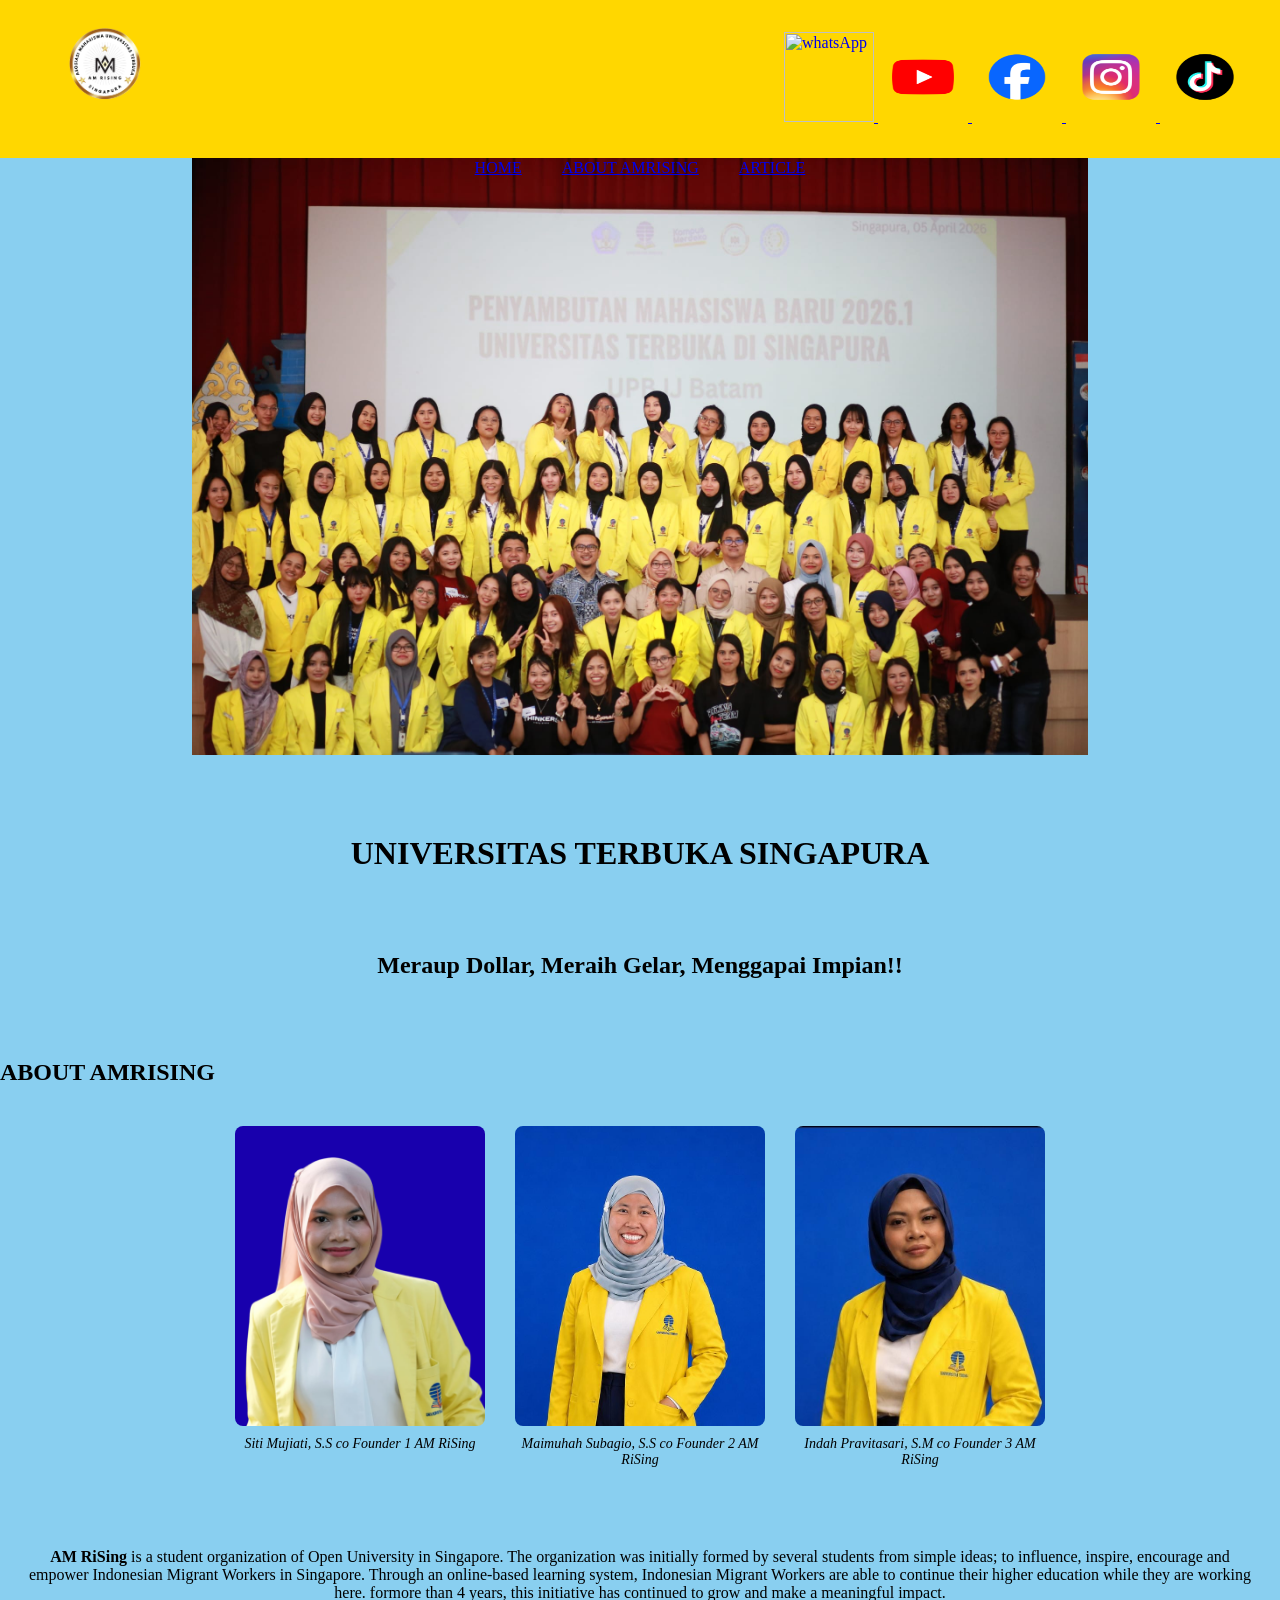
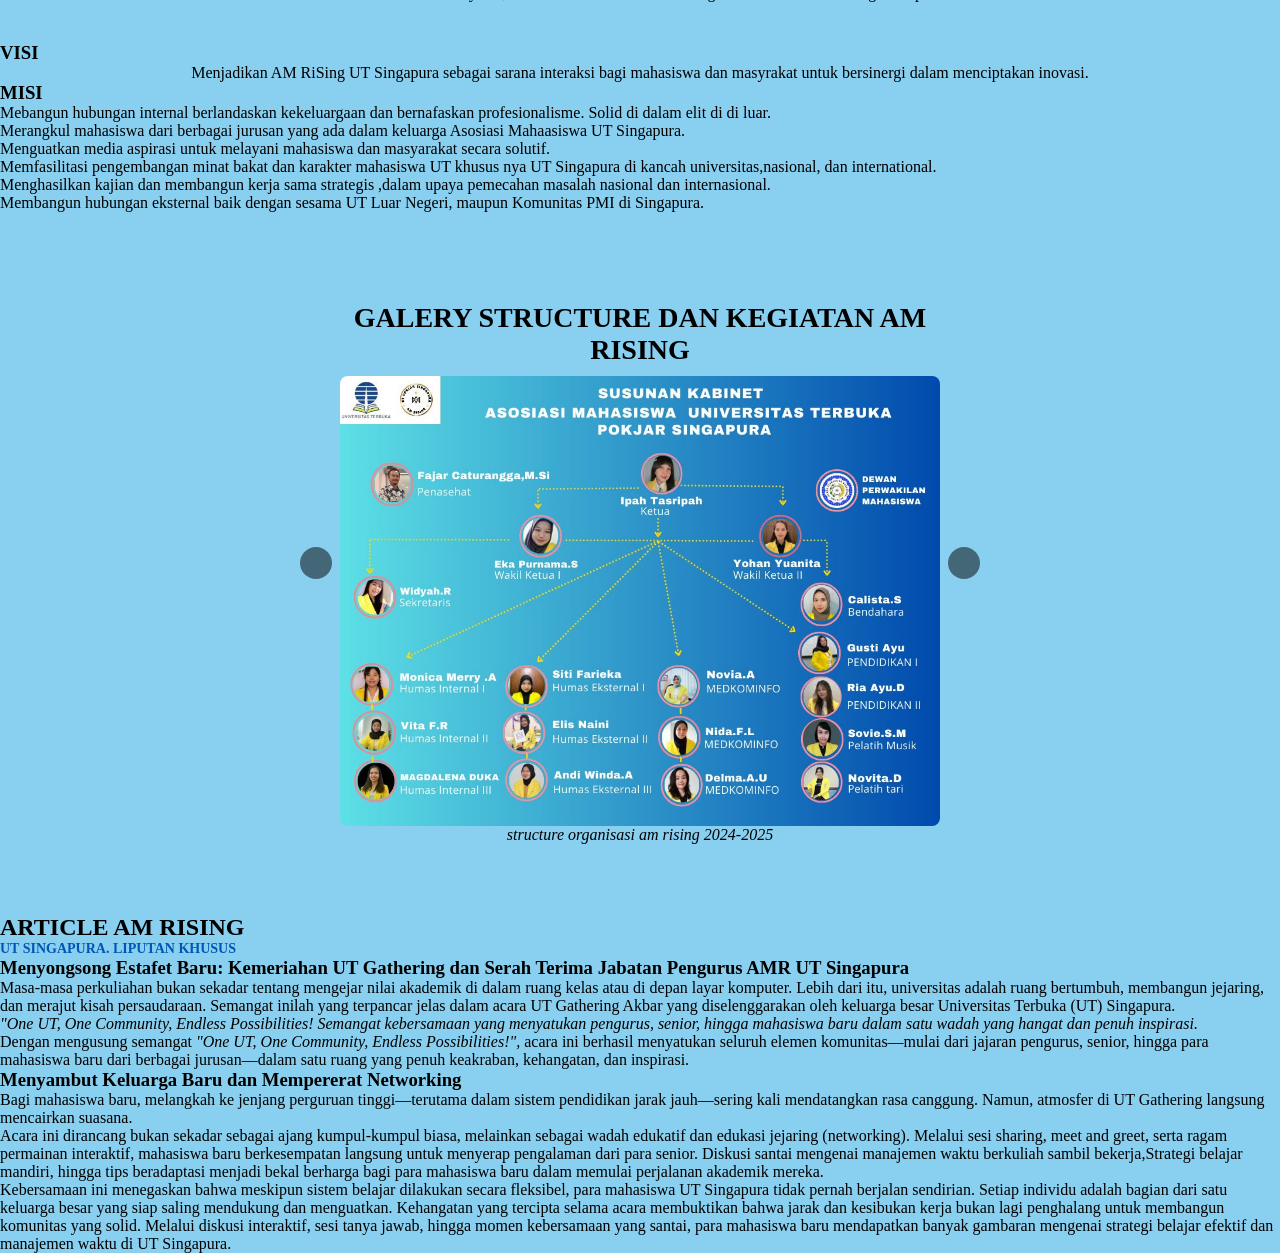
==== index.html @ bca834eb "Add files via upload" ====
<html>
    <head>
        <title>AM RiSing</title>
        <link rel="stylesheet" href="style.css" />
    </head>
    <body>
        <div class="container">
        <!-- NAVIGATION BAR + SOSMED 1 WRAP -->
         <div class="container-navbar">
            <div class="narbar-top">
                <!-- BARIS 1: LOGO + MENU -->
            <img src="logo1am.png" class="img-content" alt="logo" />
         
            <ul class="ul-navbar">
               <li class="li-navbar">
                <a href="#">HOME</a></li>
               <li class="li-navbar">
                <a href="#about">ABOUT AMRISING</a></li>
               <li class="li-navbar">
                <a href="#article">ARTICLE</a></li>
            </ul>
         </div>
         <!-- BARIS 2: SOSMED -->
          <div class="navbar-sosmed">
            <a href="https://wa.me/+628112777384" target="_blank">
             <img src="wa.png" class="icon-sosmed" alt="whatsApp">
            </a>
            <a href="https://youtube.com/UT Rising" target="_blank">
            <img src="yt.png"  class="icon-sosmed" alt="youtube">
            </a>
            <a href="https://facebook.com/UT Rising" target="_blank">
            <img src="fb.png" class="icon-sosmed" alt="facebook">
            </a>
            <a href="https://instagram.com/@utrising" target="_blank">
            <img src="ig.png" class="icon-sosmed" alt="instagram">
            </a>
            <a href="https://tiktok.com/@ut_rising" target="_blank">
            <img src="tiktok.png" class="icon-sosmed" alt="tiktok">
            </a>
          </div>
        </div>
        <!-- NAVIGATION BAR END -->

           <script src="script.js"></script>

        <!-- CONTENT 1 -->
         <div class="container-content">
            <img src="foto bersama.jpeg" width="70%" height="60%"/>
         </div>
        
        <!-- CONTENT 1 END --> 
         <!-- CONTENT 2 -->

         <!-- CONTENT 2 END -->
        </div>
        <!-- FOOTER -->
        <div class="container-footer">
            <h1 class="container-footer"> UNIVERSITAS TERBUKA SINGAPURA</h1>
            <h2 class="container-footer"> Meraup Dollar, Meraih Gelar, Menggapai Impian!!</h2>
        </div>
        <!-- FOOTER END -->
         <!-- SECTION ABOUT -->
          <section id="about" class="section-about">
            <h2>ABOUT AMRISING</h2>
           <div class="tim-container">
        <!-- gambar pertama -->
         <figure class="item-tim">
            <img src="kak s mujiati.png" width="40%" height="50%" />
            <figcaption><i> Siti Mujiati, S.S co Founder 1 AM RiSing</i></figcaption>
         </figure>
         <!-- gambar kedua -->
          <figure class="item-tim">
            <img src="kak maimunah.jpeg" width="40%" height="50%" />
            <figcaption><i> Maimuhah Subagio, S.S co Founder 2 AM RiSing</i></figcaption>
          </figure>
          <!-- gambar ketiga -->
           <figure class="item-tim">
            <img src="kak indah.jpeg" width="40%" height="50%" />
            <figcaption> <i> Indah Pravitasari, S.M co Founder 3 AM RiSing</i></figcaption>
           </figure>
        </div>
             <!-- FOOTER 1-->  
       <div class="container-footer">
         <ul class="ul footer"><b>AM RiSing</b> is a student organization of Open University in Singapore. The organization was initially formed by several students from simple ideas; to influence, inspire, encourage and empower Indonesian Migrant Workers in Singapore. Through an online-based learning system, Indonesian Migrant Workers are able to continue their higher education while they are working here. formore than 4 years, this initiative has continued to grow and make a meaningful impact.</ul>
       </div>
        <!-- FOOTER 1 END -->
         <!-- FOOTER 2 -->
        <div class="continer-footer2">
            <h3 class="h3-footer"> VISI</h3>
            <ul class="ul-footer">Menjadikan AM RiSing UT Singapura sebagai sarana interaksi bagi mahasiswa dan masyrakat untuk bersinergi dalam menciptakan inovasi.</ul>
        </div>
        <div class="container-footer2 misi-box">
            <h3 class="h3-footer">MISI</h3>
            <ul class="ul-footer2 misi-kanan">
                <li class="li-footer2">Mebangun hubungan internal berlandaskan kekeluargaan dan bernafaskan profesionalisme. Solid di dalam elit di di luar.</li>
                <li class="li-footer2">Merangkul mahasiswa dari berbagai jurusan yang ada dalam keluarga Asosiasi Mahaasiswa UT Singapura.</li>
                <li class="li-footer2">Menguatkan media aspirasi untuk melayani mahasiswa dan masyarakat secara solutif.</li>
                <li class="li-footer2">Memfasilitasi pengembangan minat bakat dan karakter mahasiswa UT khusus nya UT Singapura di kancah universitas,nasional, dan international. </li>
                <li class="li-footer2">Menghasilkan kajian dan membangun kerja sama strategis ,dalam upaya pemecahan masalah nasional dan internasional.</li>
                <li class="li-footer2">Membangun hubungan eksternal baik dengan sesama UT Luar Negeri, maupun Komunitas PMI di Singapura.</li>
            </ul>
         </div>
         <!-- FOOTER 2 END -->

         <!-- FOOTER 3 -->
       <!DOCTYPE html>
<html>
<head>
<style>
.foto-lain-box{ 
    position: relative; 
    max-width: 700px;
    margin: 20px auto;
}
.slide { 
    display: none; 
    text-align: center;
}
.slide:first-child { display: block; }
.slide img{ width: 100%; }
.prev,.next{
    position: absolute;
    top: 50%;
    background: rgba(0,0,0,0.5);
    color: white;
    border: none;
    padding: 16px;
    font-size: 24px;
    cursor: pointer;
    border-radius: 50%;
    z-index: 10;
}
.prev{ left: 10px; }
.next{ right: 10px; }
.prev:hover,.next:hover{ background: rgba(0,0,0,0.8); }
</style>
</head>
<body>

<section id="about" class="section-about">
<div class="foto-lain-box">
<h3 class="h2-footer">GALERY STRUCTURE DAN KEGIATAN AM RISING</h3>

<div class="slides">
  <figure class="slide">
    <img src="structure2024-2025.jpeg" alt="2024-2025">
    <figcaption><i>structure organisasi am rising 2024-2025</i></figcaption>
  </figure>
  
  <figure class="slide">
    <img src="structure2025-2026.png" alt="2025-2026">
    <figcaption><i>structure organisasi am rising 2025-2026</i></figcaption>
  </figure>
  
  <figure class="slide">
    <img src="foto am.jpeg" alt="kegiatan">
    <figcaption><i>am 2025-2026 setelah pelantikan</i></figcaption>
  </figure>
  <figure class="slide">
    <img src="strukture am rising 20262027.png" alt="kegiatan">
    <figcaption><i>structure organisasi am rising 2026-2027</i></figcaption>
  </figure>
  
</div>

<button class="prev" onclick="plusSlides(-1)"><i class="fa-solid fa-chevron-left"></i></button>
<button class="next" onclick="plusSlides(1)"><i class="fa-solid fa-chevron-right"></i></button>

</div>
</section>

<script>
let slideIndex = 1;
showSlides(slideIndex);

function plusSlides(n) {
  showSlides(slideIndex += n);
}

function showSlides(n) {
  let slides = document.getElementsByClassName("slide");
  if (n > slides.length) {slideIndex = 1}
  if (n < 1) {slideIndex = slides.length}
  for (let i = 0; i < slides.length; i++) {
    slides[i].style.display = "none";
  }
  slides[slideIndex-1].style.display = "block";
}
</script>

<!-- SECTION ARTICLE -->
  <section id="article" class="section-article">
    <div class="container-article">
            <h2>ARTICLE AM RISING</h2>

            <!-- KATERGORI -->
             <p style="color: #0056b3; font-size: 14px; font-weight: bold;">UT SINGAPURA. LIPUTAN KHUSUS</p>

             <!-- JUDUL -->
            <h3>Menyongsong Estafet Baru: Kemeriahan UT Gathering dan Serah Terima Jabatan Pengurus AMR UT Singapura</h3>

            <!-- PARAGRAPH 1 -->
             <P>
                Masa-masa perkuliahan bukan sekadar tentang mengejar nilai akademik di dalam ruang kelas atau di depan layar komputer. Lebih dari itu, universitas adalah ruang bertumbuh, membangun jejaring, dan merajut kisah persaudaraan. Semangat inilah yang terpancar jelas dalam acara UT Gathering Akbar yang diselenggarakan oleh keluarga besar Universitas Terbuka (UT) Singapura. 
             </P>

             <!-- KUTIPAN MIRING -->
              <p><i>"One UT, One Community, Endless Possibilities! Semangat kebersamaan yang menyatukan pengurus, senior, hingga mahasiswa baru dalam satu wadah yang hangat dan penuh inspirasi. </i></p>
            
              <!-- PARAGRAPH 2 -->
               <p>Dengan mengusung semangat <i>"One UT, One Community, Endless Possibilities!",</i> acara ini berhasil menyatukan seluruh elemen komunitas—mulai dari jajaran pengurus, senior, hingga para mahasiswa baru dari berbagai jurusan—dalam satu ruang yang penuh keakraban, kehangatan, dan inspirasi. </p>
          <!-- JUDUL 2 -->
           <h3>Menyambut Keluarga Baru dan Mempererat Networking </h3>
           <p>Bagi mahasiswa baru, melangkah ke jenjang perguruan tinggi—terutama dalam sistem pendidikan jarak jauh—sering kali mendatangkan rasa canggung. Namun, atmosfer di UT Gathering langsung mencairkan suasana. </p>
           <p>Acara ini dirancang bukan sekadar sebagai ajang kumpul-kumpul biasa, melainkan sebagai wadah edukatif dan edukasi jejaring (networking). Melalui sesi sharing, meet and greet, serta ragam permainan interaktif, mahasiswa baru berkesempatan langsung untuk menyerap pengalaman dari para senior. Diskusi santai mengenai manajemen waktu berkuliah sambil bekerja,Strategi belajar mandiri, hingga tips beradaptasi menjadi bekal berharga bagi para mahasiswa baru dalam memulai perjalanan akademik mereka.</p>
           <p>Kebersamaan ini menegaskan bahwa meskipun sistem belajar dilakukan secara fleksibel, para mahasiswa UT Singapura tidak pernah berjalan sendirian.  Setiap individu adalah bagian dari satu keluarga besar yang siap saling mendukung dan menguatkan. Kehangatan yang tercipta selama acara membuktikan bahwa jarak dan kesibukan kerja bukan lagi penghalang untuk membangun komunitas yang solid. Melalui diskusi interaktif, sesi tanya jawab, hingga momen kebersamaan yang santai, para mahasiswa baru mendapatkan banyak gambaran mengenai strategi belajar efektif dan manajemen waktu di UT Singapura. </p>
      </div>
      </section>
  </body>
</html>
---- style.css ----
*,
html{
margin: 0;
padding: 0;
box-sizing: border-box;
}

body {
    background-color: #89CFF0;
   
}

.container-navbar {
    background-color: gold;
    display: flex;
    justify-content: space-between;
    align-items: center;
   padding: 4px 30px;
  
}

.img-content{
width: 150px;
height: 150px;
object-fit: contain;

}
.ul-navbar{
position: absolute;
left: 50%;
transform: translateX(-50%);
display: flex;
list-style: none;
align-items: center;
margin:0 ;
padding: 0;
gap: 30px;
}

.li-navbar{
list-style-type: none;
padding: 5px;
margin: top;
justify-content: center;
align-items: center;
}

.li-navbar:hover {
background-color: white;
}

.container-content{
display: flex;
justify-content: center;
align-items: center;
}

.container-sosmed{
    display: flex;
    justify-content: center;
    align-items: center;
    gap:40px;
    margin-top: 30px;
    flex-wrap: wrap;
    text-align: center;
    width: 100%;
    background-color: gold;
    padding: 20px;
    border-radius: 10px;
}

.icon-sosmed{
    width: 90px;
    height: 90px;
    transition: 0.3s;
}

.icon-sosmed:hover{
    transform: scale(1.1);
}

.tim-container{
    display: flex;
    justify-content: center;
    gap: 30px;
    flex-wrap: wrap;
    padding: 40px 20px;
}

.item-tim{
    width: 250px;
    text-align: center;
    margin: 0;
}

.item-tim img{
    width: 100%;
    height: 300px;
    object-fit: cover;
    border-radius: 8px;
}

.item-tim figcaption{
    margin-top: 10px;
    font-size: 14px;
}

.container-footer{
    text-align: center;
    padding: 40px 20px;
}

.h2-footer{
    text-align: center;
    font-size: 28px;
    margin-top: 20px;
    margin-bottom: 10px;
}

.ul-footer{
    text-align: center;
    list-style: none;
    padding: 0;
    margin: auto;
}

.li-footer{
    text-align: center;
    line-height: 1.7;
    margin-bottom: 10px;
}

.container-footer>ul{
    text-align: center;
}

.foto-lain-box{
    padding: 50px 20px;
    text-align: center;
}
.container-galery{
    padding: 50px 20px;
    text-align: center;
}

.judul-galery{
    font-size: 28px;
    margin-bottom: 30px;
    font-weight: bold;
}

.galery-container{
    display: flex;
    justify-content: center;
    gap: 25px;
    flex-wrap: wrap;
    margin-top: 10px;
}

.galery-container img{
    width: 75%;
    height: auto;
    border-radius: 8px;
    margin: 0 auto 8px auto;
    display: block;
}

.galery-container figcaption{
    margin-top: 0;
    margin-bottom: 0;
    font-size: 14px;
    font-style: italic;
}

.item-galery{
    width: 45px;
    min-width: 300px;
    background: white;
    padding: 15px;
    border-radius: 10px;
    box-shadow: 0 4px 12px rgb(0, 0, 0.15);
}

.item-galery img{
    width: 100%;
    height: auto;
    border-radius: 8px;
}

.item-galery p{
    margin-top: 10px;
    font-size: 14px;
    font-style: italic;
}

.slider{
    width: 90%;
    max-width: 700px;
    margin: 20px auto;
    position: relative;
    overflow: hidden;
}

.slides{
    display: flex;
    transition: transform 0.5s ease;
}

.slide{
    width: 100%;
    flex-shrink: 0;
    text-align: center;
}

.slide img{
    width: 100%;
    max-width: 600px;
    border-radius: 8px;
}

.prev, .next{
    position: absolute;
    top: 50%;
    transform: translateY(-50%);
    background: rgba(0,0,0,0.6);
    color: white;
    border: none;
    padding: 12px;
    cursor: pointer;
    font-size: 20px;
    border-radius: 50%;
    z-index: 10;
}
.prev{ left: 10px; }
.next{ right: 10px; }
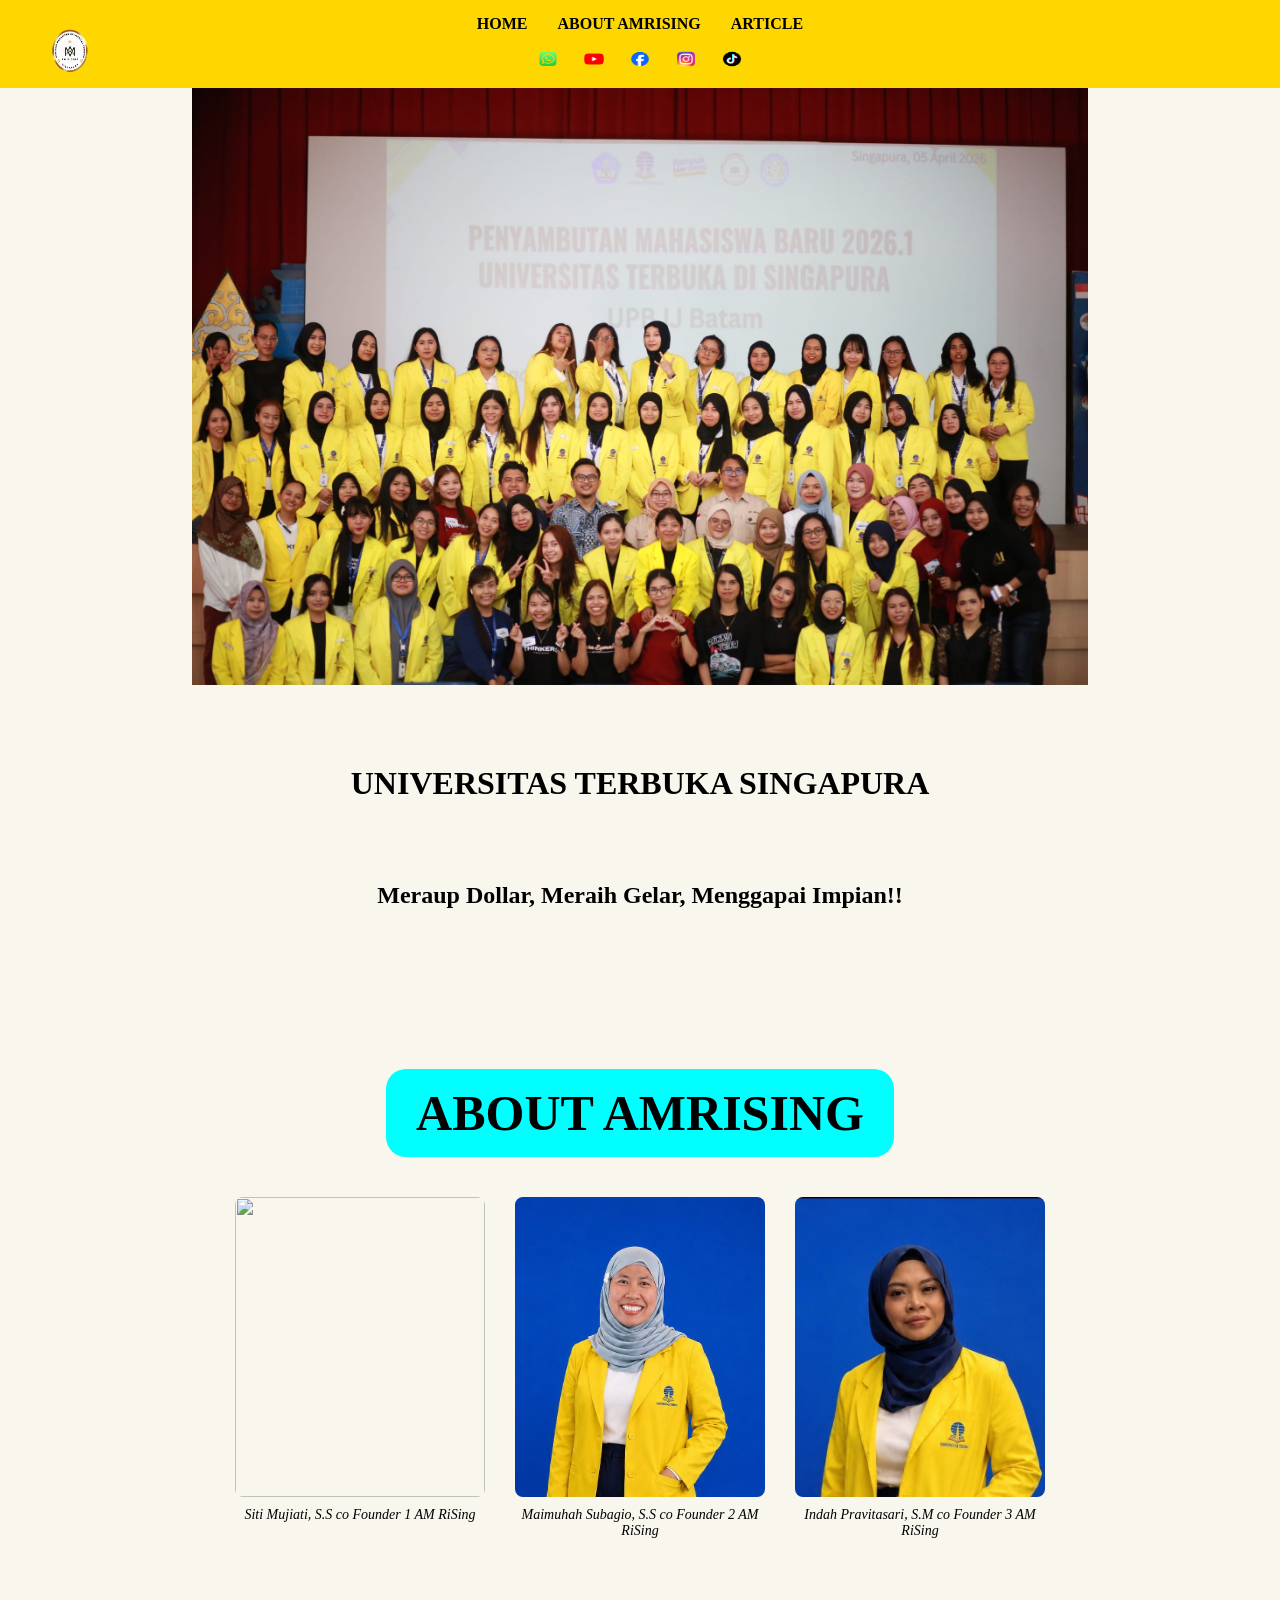
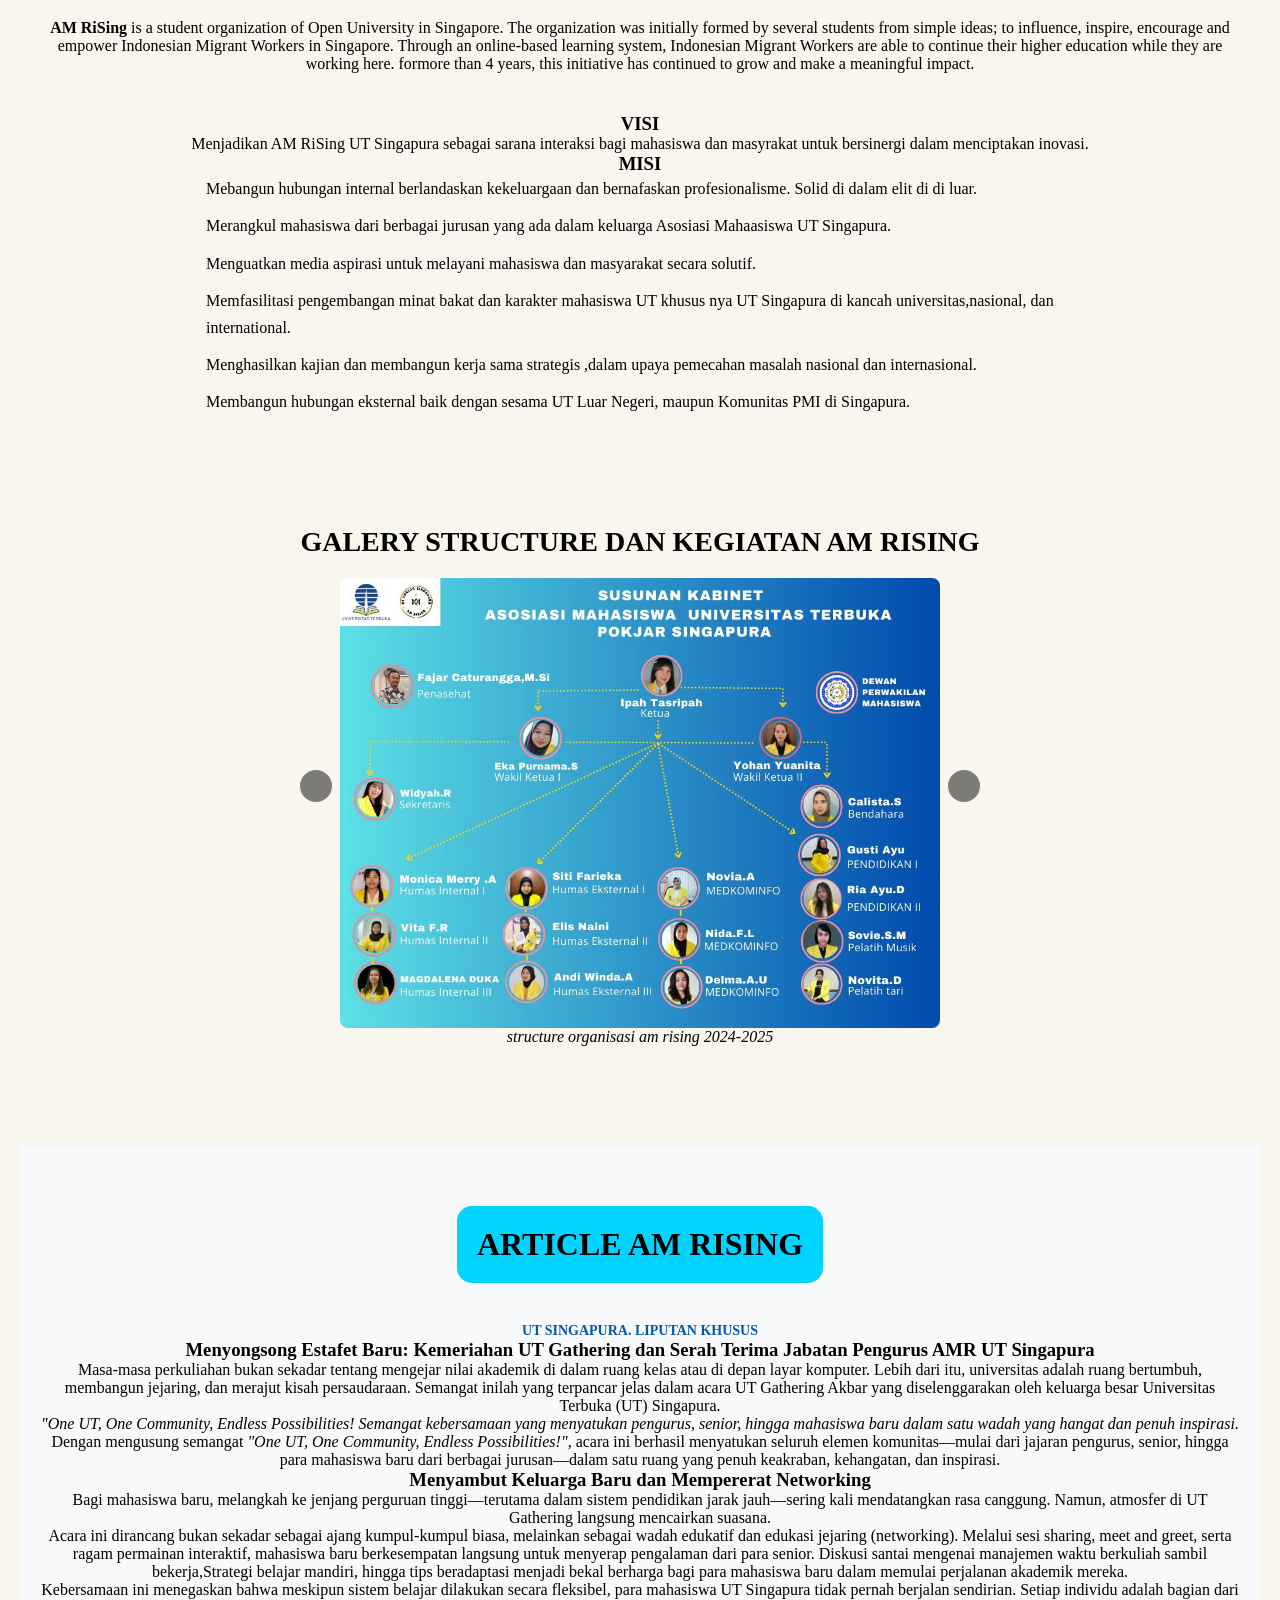
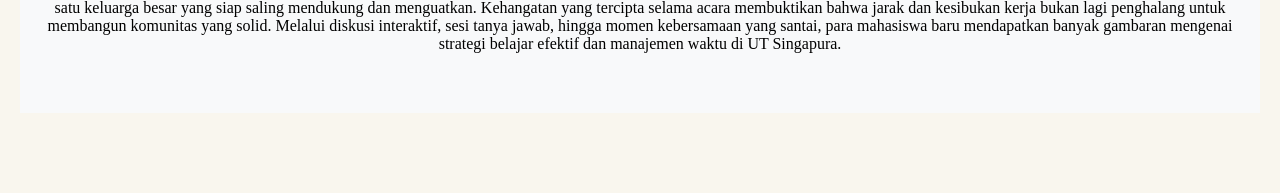
==== commit 7fedcc26: "Add files via upload" ====
--- a/index.html
+++ b/index.html
@@ -1,6 +1,7 @@
 <html>
     <head>
         <title>AM RiSing</title>
+        <meta name="viewport" content="width=device-width, initial-scale=1.0">
         <link rel="stylesheet" href="style.css" />
     </head>
     <body>
--- a/style.css
+++ b/style.css
@@ -6,45 +6,8 @@
 }
 
 body {
-    background-color: #89CFF0;
-   
-}
-
-.container-navbar {
-    background-color: gold;
-    display: flex;
-    justify-content: space-between;
-    align-items: center;
-   padding: 4px 30px;
-  
-}
-
-.img-content{
-width: 150px;
-height: 150px;
-object-fit: contain;
-
-}
-.ul-navbar{
-position: absolute;
-left: 50%;
-transform: translateX(-50%);
-display: flex;
-list-style: none;
-align-items: center;
-margin:0 ;
-padding: 0;
-gap: 30px;
-}
-
-.li-navbar{
-list-style-type: none;
-padding: 5px;
-margin: top;
-justify-content: center;
-align-items: center;
-}
-
+    background-color: #f9f6ee;  
+}
 .li-navbar:hover {
 background-color: white;
 }
@@ -55,28 +18,99 @@
 align-items: center;
 }
 
-.container-sosmed{
-    display: flex;
-    justify-content: center;
-    align-items: center;
-    gap:40px;
-    margin-top: 30px;
-    flex-wrap: wrap;
-    text-align: center;
-    width: 100%;
+.container-navbar{
     background-color: gold;
-    padding: 20px;
-    border-radius: 10px;
-}
-
-.icon-sosmed{
+    padding: 15px 40px;
+    display: flex; /* TAMBAH */
+    flex-direction: column; /* TAMBAH biar turun */
+    align-items: center; /* TAMBAH biar semua ke tengah */
+    gap: 12px; /* TAMBAH jarak baris 1 ke baris 2 */
+}
+
+.navbar-top{
+    display: flex;
+    flex-direction: column; /* TAMBAH logo di atas menu */
+    align-items: center; /* GANTI dari space-between ke center */
+    gap: 10px; /* TAMBAH jarak logo ke menu */
+}
+
+.ul-navbar{
+    display: flex;
+    list-style: none;
+    gap: 30px;
+    margin: 0;
+    padding: 0;
+}
+
+.li-navbar a{
+    text-decoration: none;
+    color: black;
+    font-weight: bold;
+    font-size: 16px;
+}
+
+.img-content{
     width: 90px;
     height: 90px;
+    position: absolute;
+    left: 40px;
+    top: 15px;
+}
+
+.navbar-sosmed{
+    display: flex;
+    justify-content: center; /* sosmed tengah */
+    gap: 18px;
+}
+
+.icon-sosmed{
+    width: 28px;
+    height: 28px;
+}
+
+
+.img-content{
+    width: 60px;
+}
+
+/* BARIS 2: SOSMED */
+.navbar-sosmed{
+    display: flex;
+    justify-content: center;
+    gap: 18px;
+}
+
+.icon-sosmed{
+    width: 28px;
+    height: 28px;
     transition: 0.3s;
 }
-
 .icon-sosmed:hover{
-    transform: scale(1.1);
+    transform: scale(1.2);
+}
+
+/* HP */
+@media (max-width: 768px) {
+    .navbar-top{
+        flex-direction: column;
+        gap: 10px;
+    }
+}
+
+.section-about{
+    text-align: center;
+    padding: 80px 20px;
+}
+
+.section-about h2{
+text-align: center;
+font-size: 50px;
+margin-bottom: 30px;
+background-color: aqua;
+padding: 15px 30px;
+border-radius: 20px;
+display: inline-block;
+margin: auto 30px auto;
 }
 
 .tim-container{
@@ -134,9 +168,30 @@
     text-align: center;
 }
 
-.foto-lain-box{
-    padding: 50px 20px;
-    text-align: center;
+/* ===== KHUS MISI VERSI 2 ===== */
+.misi-box {
+    width: 70%;              /* bikin lebih sempit biar keliatan di tengah */
+    margin: 0 auto;          /* box nya ke tengah halaman */
+    text-align: center;       /* semua isi di dalamnya rata kanan */
+}
+
+.misi-box .h2-footer {
+    text-align: center;       /* judul MISI ikut rata kanan */
+    margin-bottom: 15px;
+}
+
+.misi-box .ul-footer2 {
+    text-align: left;       /* isi MISI rata kanan */
+    list-style: none;        /* hapus titik */
+    padding-right: 10px;
+}
+
+.misi-box .li-footer2 {
+    text-align: left;       /* tiap poin rata kanan */
+    line-height: 1.7;
+    margin-bottom: 10px;
+}
+
 }
 .container-galery{
     padding: 50px 20px;
@@ -193,7 +248,20 @@
     font-style: italic;
 }
 
-.slider{
+.foto-lain-box{ position: relative;
+ }
+    .prev, .next{
+        position: absolute;
+        top: 50%;
+        z-index: 10;
+        background:rgba(0,0,0,0.5);
+        color: white;
+        font-size: 24px;
+        padding: 16px;
+        cursor: pointer;
+    }
+    
+.slides{
     width: 90%;
     max-width: 700px;
     margin: 20px auto;
@@ -217,6 +285,9 @@
     max-width: 600px;
     border-radius: 8px;
 }
+.slide{display: none;}
+
+.slide:first-child{display: block;}
 
 .prev, .next{
     position: absolute;
@@ -234,3 +305,47 @@
 .prev{ left: 10px; }
 .next{ right: 10px; }
 
+
+.section-article{
+    padding: 60px 20px; /* jarak atas bawah luar */
+    background: #f8f9fa;
+}
+
+.container-artikel{
+    max-width: 900px;  /* biar ga kepanjangan ke kanan */
+    margin: 0 auto;    /* biar ketengah */
+    padding: 40px;     /* jarak dalam box putih */
+    background: white;
+    border-radius: 15px;
+    box-shadow: 0 4px 15px rgba(0,0,0,0.1);
+}
+
+.container-artikel p{
+    font-size: 16px;
+    line-height: 2.0;      /* INI PENTING: jarak antar baris. 2.0 = agak longgar */
+    margin-bottom: 25px;   /* INI PENTING: jarak antar paragraf */
+    text-indent: 40px;     /* menjorok di awal paragraf kayak di Word */
+    text-align: justify;   /* rata kanan kiri */
+}
+
+.container-artikel h3{
+    text-align: center;
+    margin-top: 40px;      /* jarak atas judul */
+    margin-bottom: 20px;   /* jarak bawah judul */
+    font-size: 22px;
+}
+
+.container-artikel i{
+    display: block;        /* biar kutipan turun ke bawah sendiri */
+    text-align: center;
+    margin: 20px 0;        /* jarak atas bawah kutipan */
+    font-size: 15px;
+}
+.section-article h2{
+    background: #00d4ff;
+    padding: 20px;
+    border-radius: 15px;
+    text-align: center;
+    font-size: 32px;
+    margin-bottom: 40px; /* jarak 40px ke paragraf bawahnya */
+}
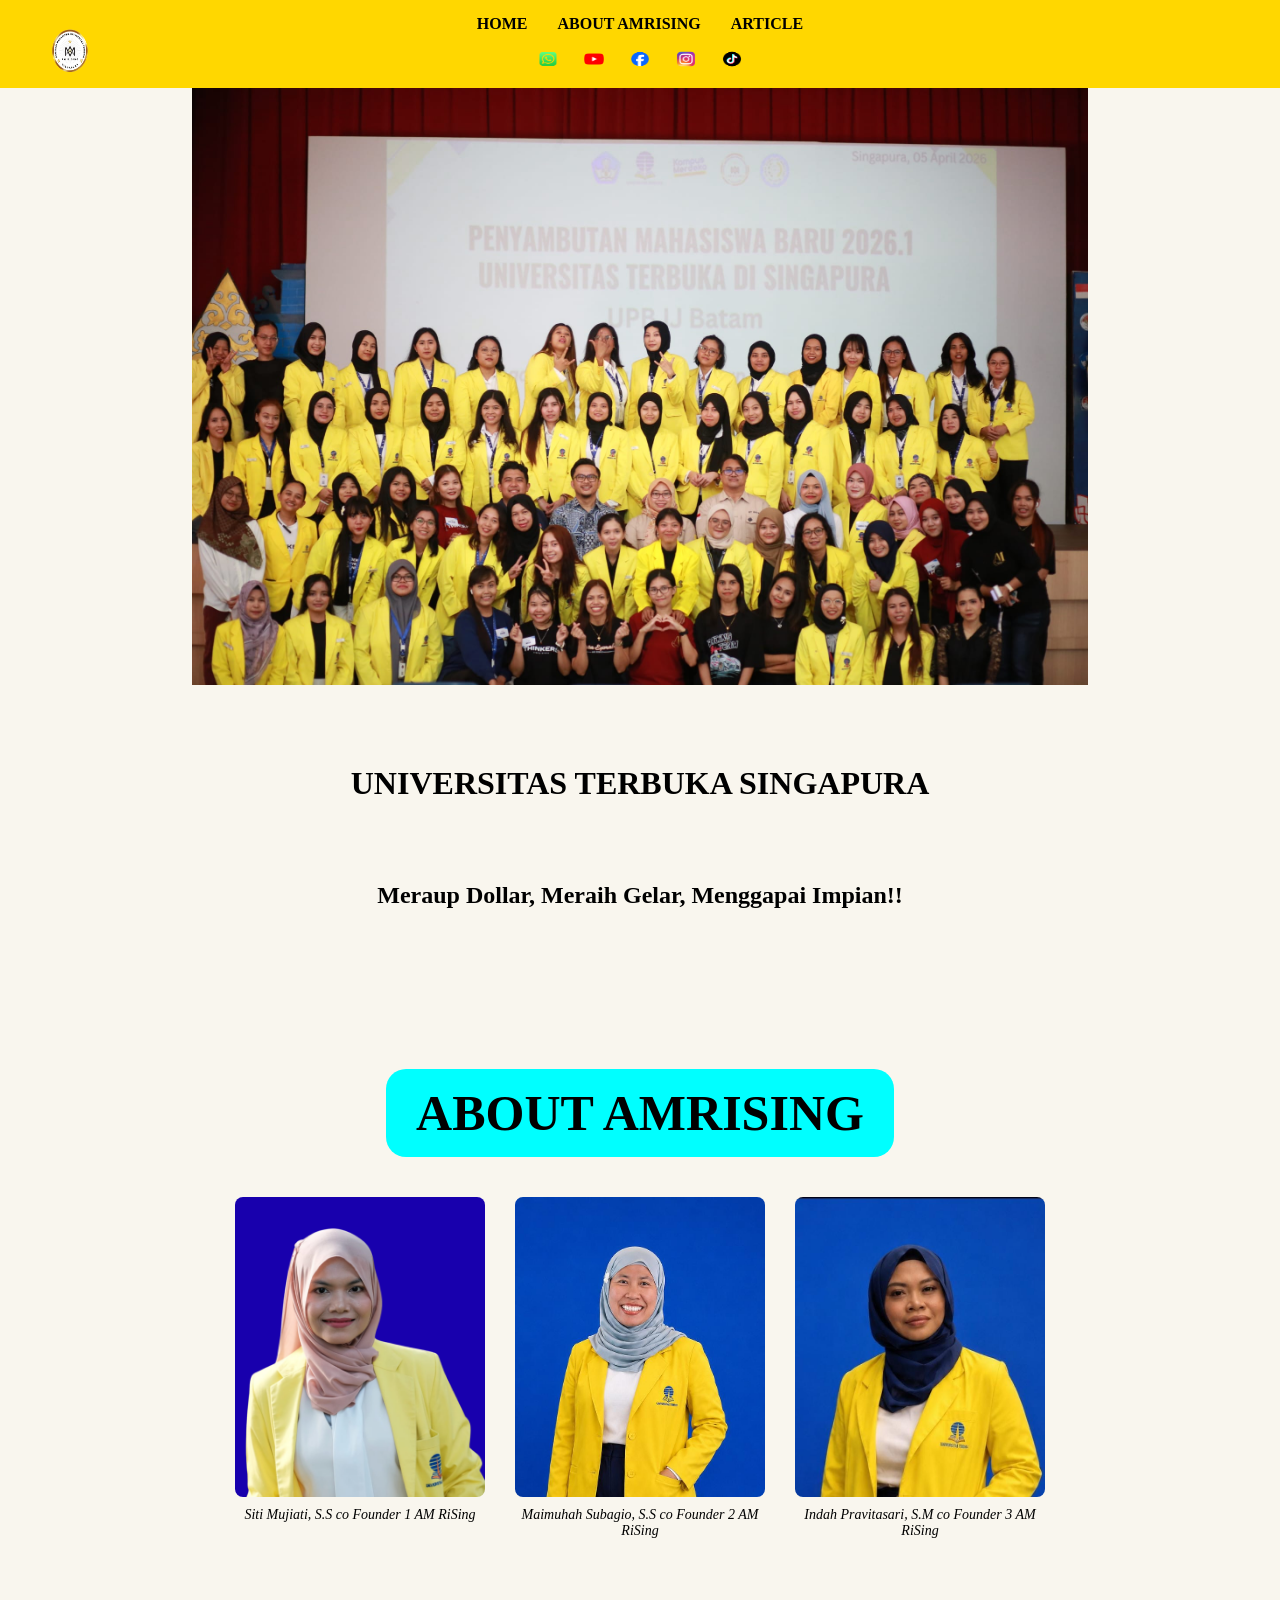
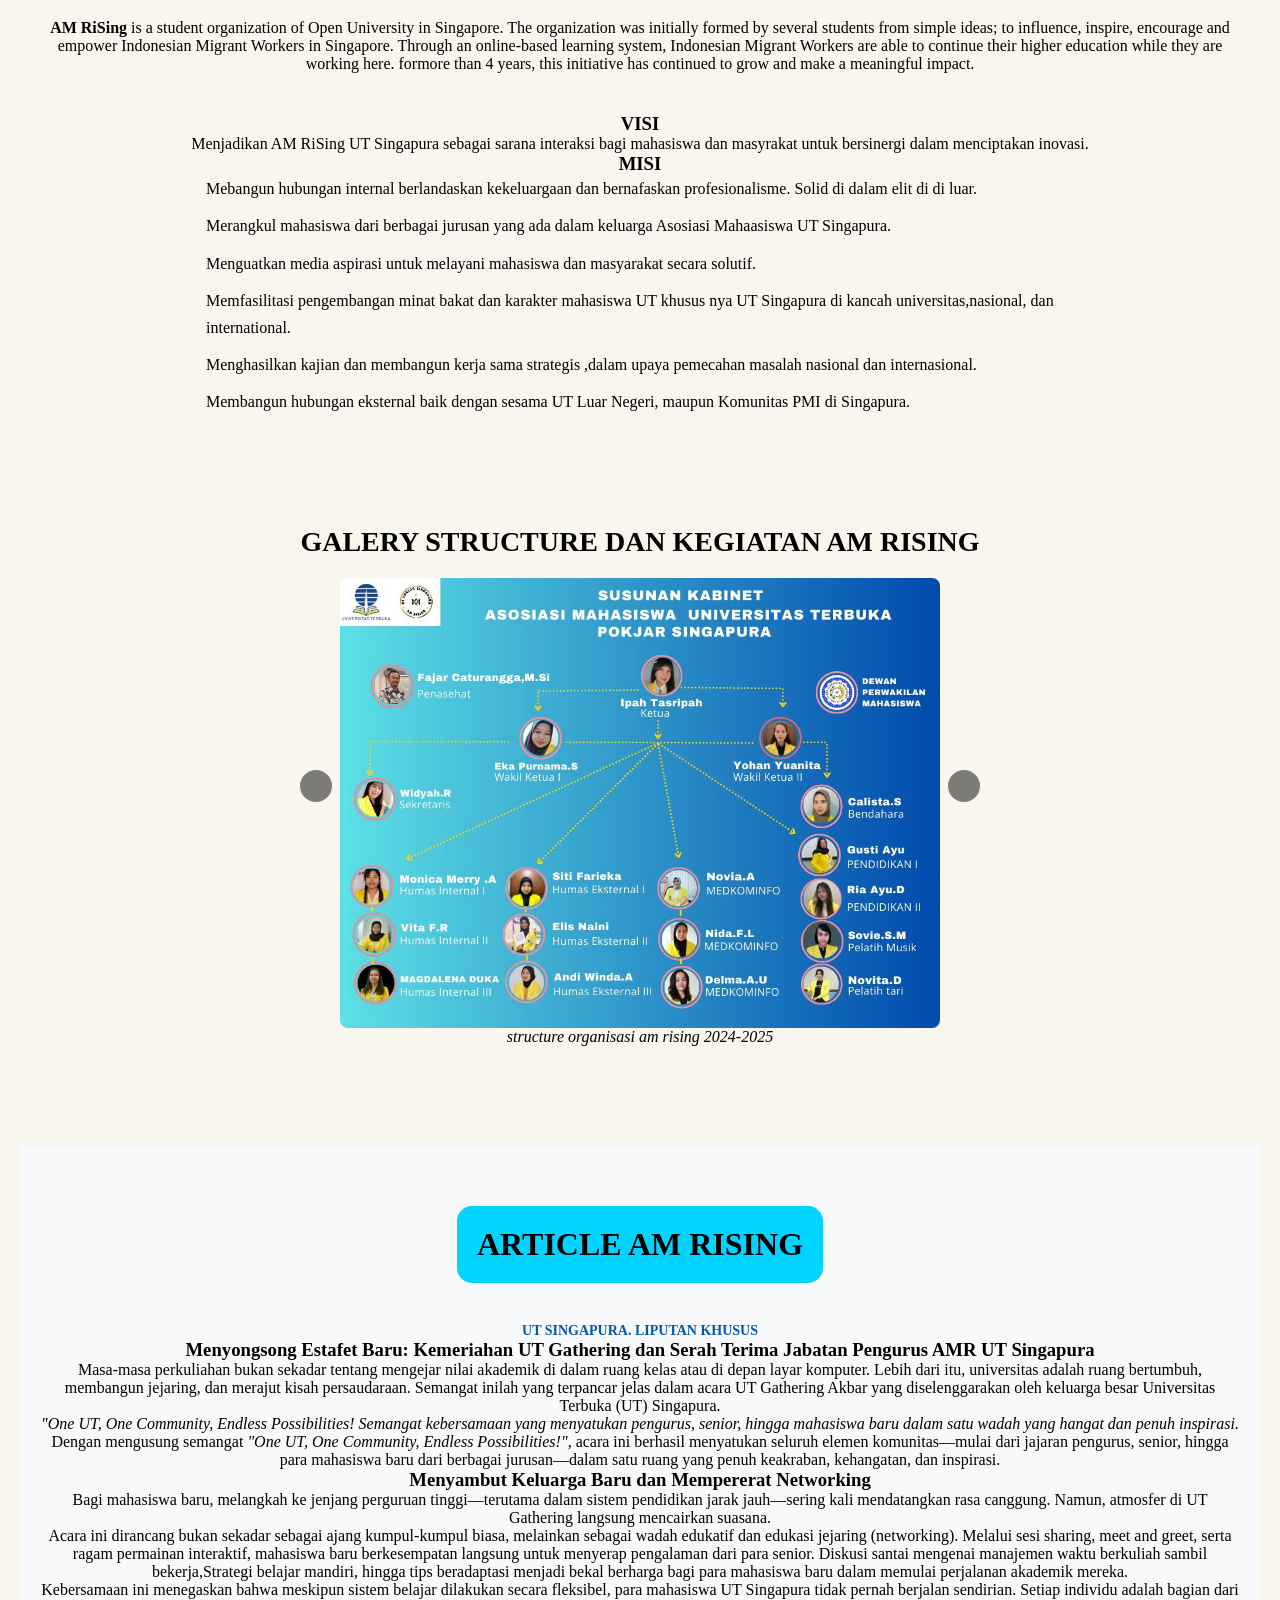
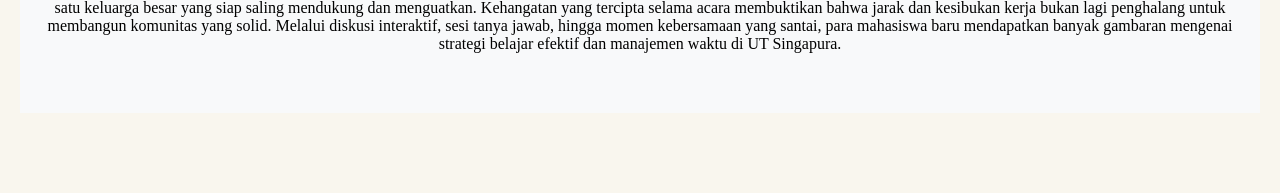
==== commit b1277c1b: "Add files via upload" ====
--- a/index.html
+++ b/index.html
@@ -161,6 +161,22 @@
     <img src="strukture am rising 20262027.png" alt="kegiatan">
     <figcaption><i>structure organisasi am rising 2026-2027</i></figcaption>
   </figure>
+  <figure class="slide">
+    <img src="amr lama.jpeg" alt="kegiatan">
+    <figcaption><i>Mereka datang dengan ssemangat, berjuang dengan hati, Terima kasih Pengurus AM RISING 2025-2026</i></figcaption>
+  </figure>
+  <figure class="slide">
+    <img src="amr baru.jpeg" alt="kegiatan">
+    <figcaption><i>Lembaran baru telah di buka. Wajah-wajah baru, semangat baru, mimpi baru. Selamat mengemban amanah Pengurus AM RISING 2026-2027 Mari kita ukir prestsai berasama</i></figcaption>
+  </figure>
+   <figure class="slide">
+    <img src="foto pelantikan.jpeg" alt="kegiatan">
+    <figcaption><i>Secara resmi AMR Baru telah di lantik</i></figcaption>
+  </figure>
+  <figure class="slide">
+    <img src="foto setelah pelantikan.jpeg" alt="kegiatan">
+    <figcaption><i>foto bersama setelah AM Baru resmi menjalankan tugas nya</i></figcaption>
+  </figure>
   
 </div>
 
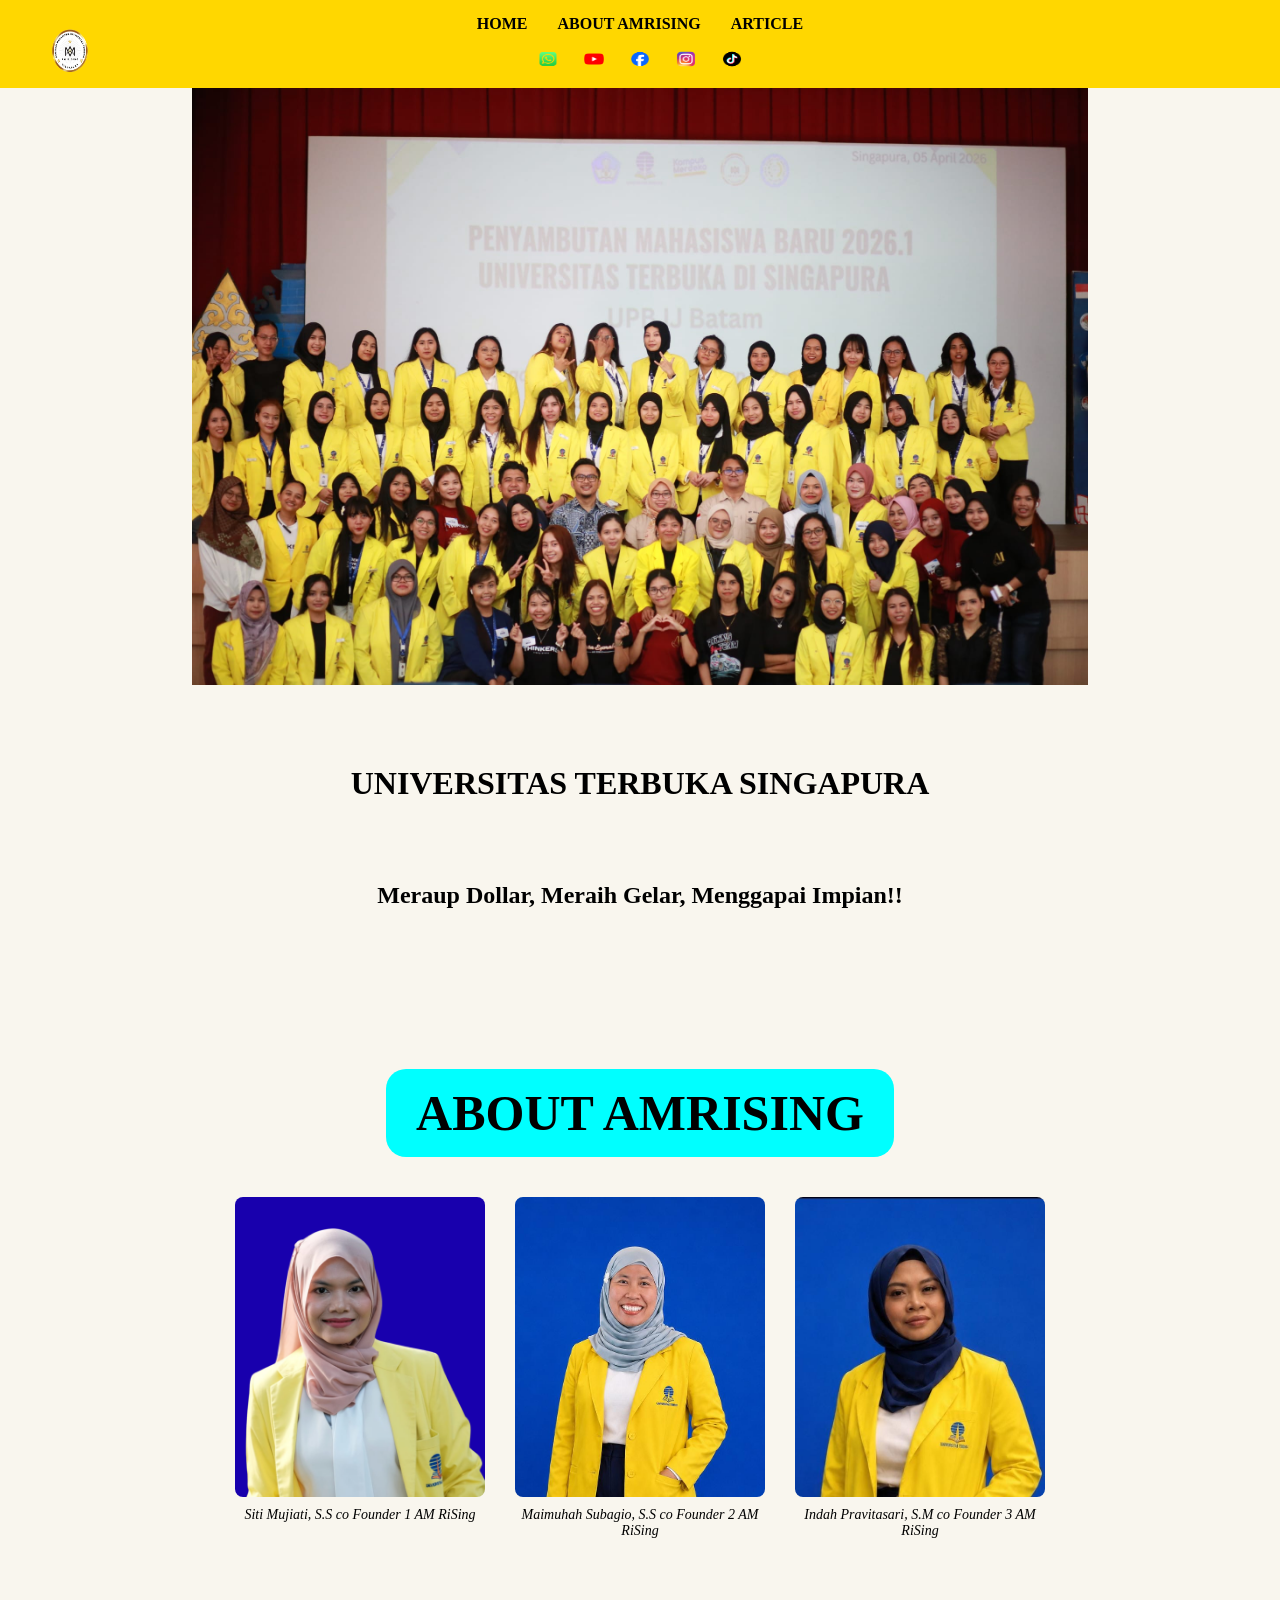
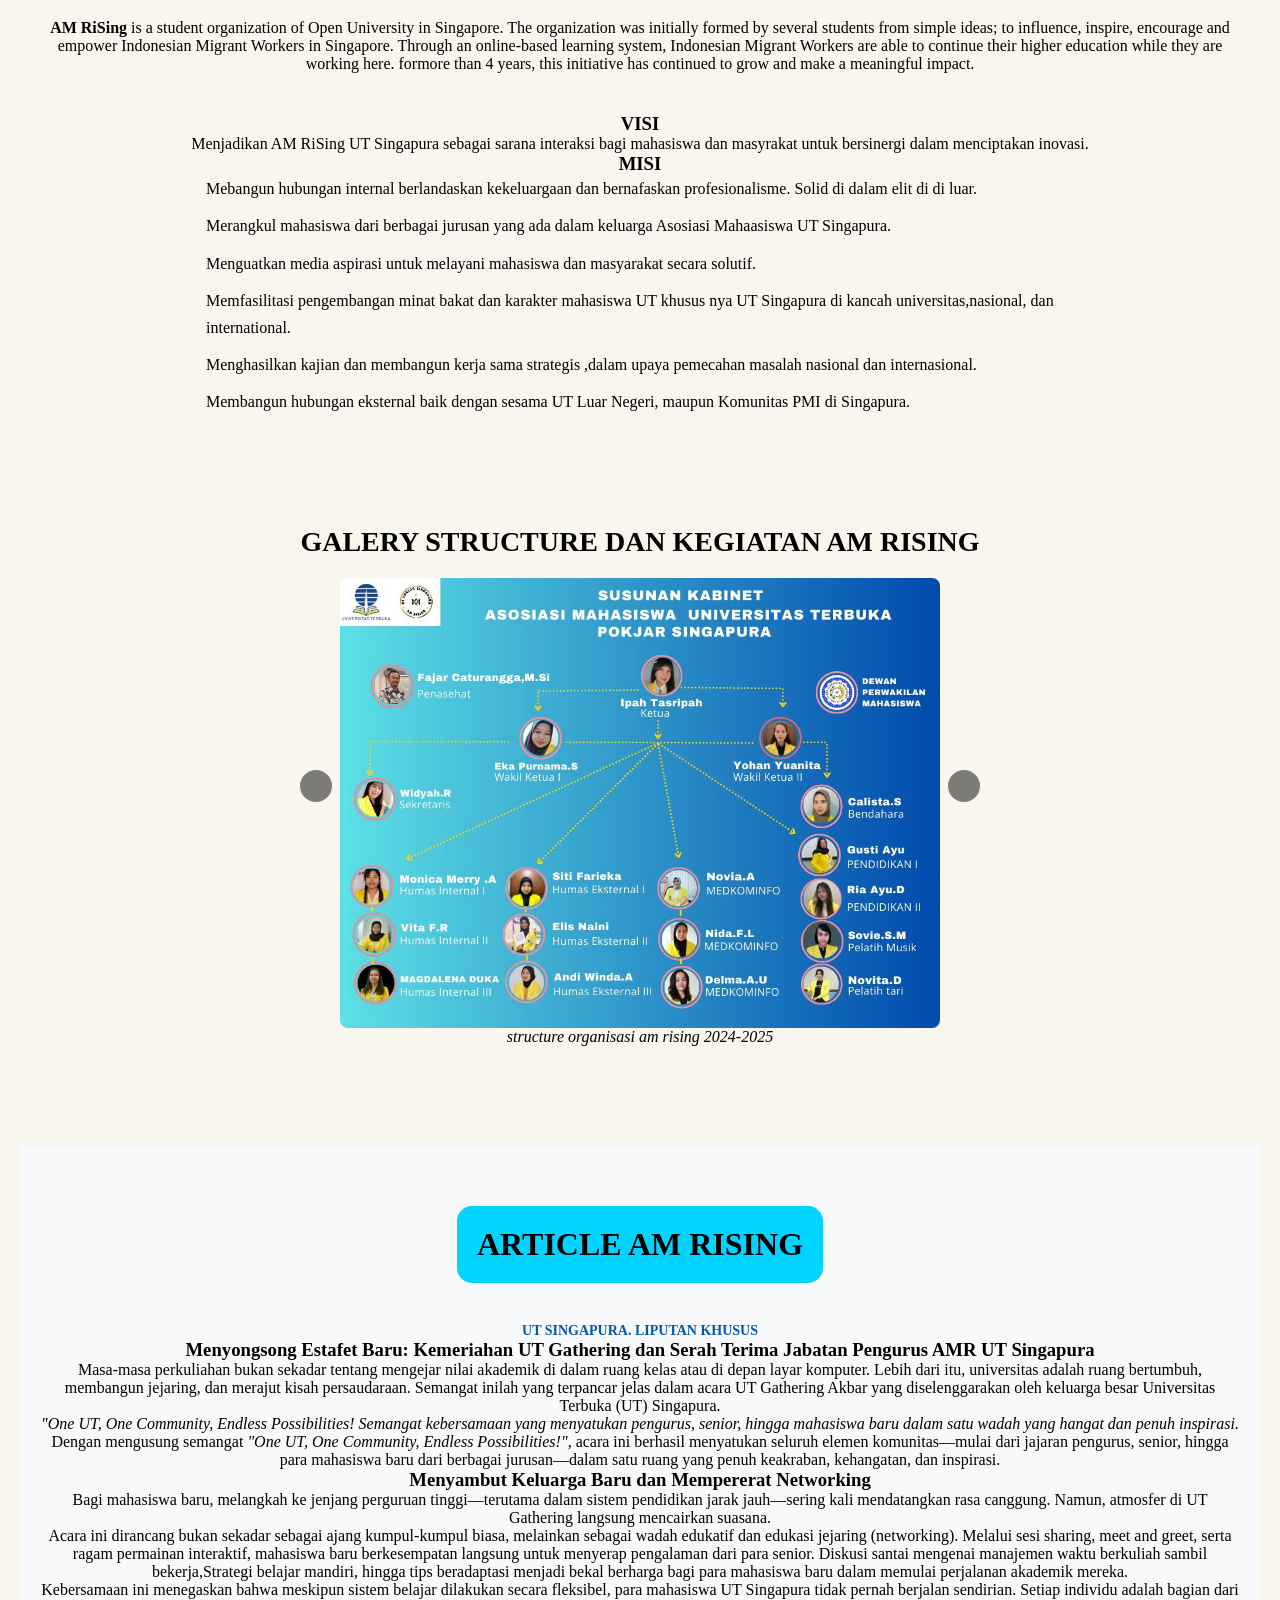
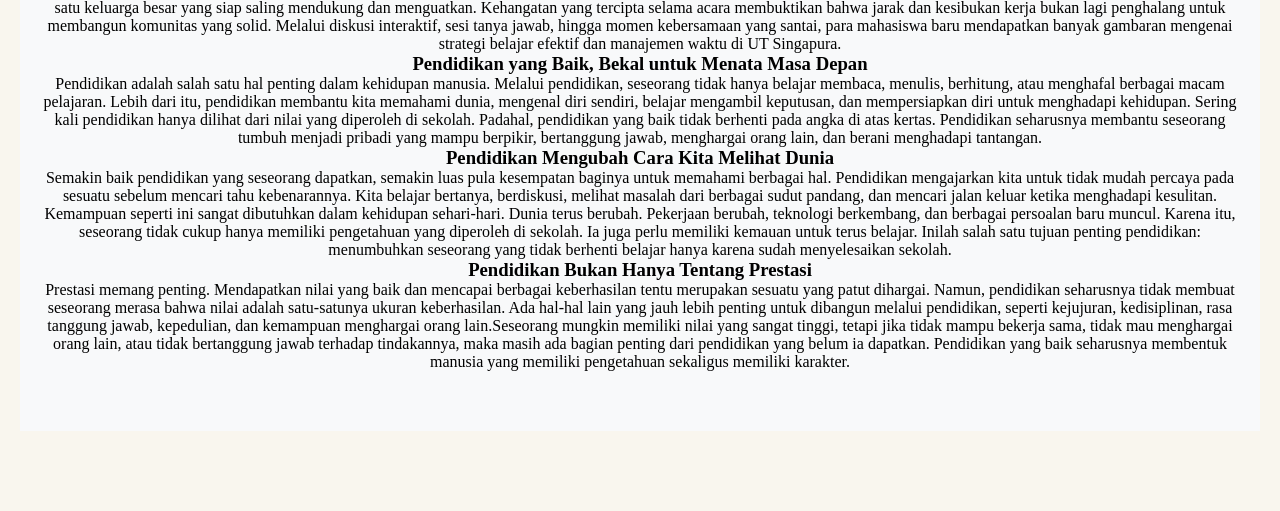
==== commit 8efc9e51: "Add files via upload" ====
--- a/index.html
+++ b/index.html
@@ -2,6 +2,7 @@
     <head>
         <title>AM RiSing</title>
         <meta name="viewport" content="width=device-width, initial-scale=1.0">
+                <meta charset="UTF-8">
         <link rel="stylesheet" href="style.css" />
     </head>
     <body>
@@ -231,7 +232,14 @@
            <p>Bagi mahasiswa baru, melangkah ke jenjang perguruan tinggi—terutama dalam sistem pendidikan jarak jauh—sering kali mendatangkan rasa canggung. Namun, atmosfer di UT Gathering langsung mencairkan suasana. </p>
            <p>Acara ini dirancang bukan sekadar sebagai ajang kumpul-kumpul biasa, melainkan sebagai wadah edukatif dan edukasi jejaring (networking). Melalui sesi sharing, meet and greet, serta ragam permainan interaktif, mahasiswa baru berkesempatan langsung untuk menyerap pengalaman dari para senior. Diskusi santai mengenai manajemen waktu berkuliah sambil bekerja,Strategi belajar mandiri, hingga tips beradaptasi menjadi bekal berharga bagi para mahasiswa baru dalam memulai perjalanan akademik mereka.</p>
            <p>Kebersamaan ini menegaskan bahwa meskipun sistem belajar dilakukan secara fleksibel, para mahasiswa UT Singapura tidak pernah berjalan sendirian.  Setiap individu adalah bagian dari satu keluarga besar yang siap saling mendukung dan menguatkan. Kehangatan yang tercipta selama acara membuktikan bahwa jarak dan kesibukan kerja bukan lagi penghalang untuk membangun komunitas yang solid. Melalui diskusi interaktif, sesi tanya jawab, hingga momen kebersamaan yang santai, para mahasiswa baru mendapatkan banyak gambaran mengenai strategi belajar efektif dan manajemen waktu di UT Singapura. </p>
-      </div>
+           <!-- JUDUL 3 -->
+           <h3>Pendidikan yang Baik, Bekal untuk Menata Masa Depan </h3>
+           <p>Pendidikan adalah salah satu hal penting dalam kehidupan manusia. Melalui pendidikan, seseorang tidak hanya belajar membaca, menulis, berhitung, atau menghafal berbagai macam pelajaran. Lebih dari itu, pendidikan membantu kita memahami dunia, mengenal diri sendiri, belajar mengambil keputusan, dan mempersiapkan diri untuk menghadapi kehidupan. Sering kali pendidikan hanya dilihat dari nilai yang diperoleh di sekolah. Padahal, pendidikan yang baik tidak berhenti pada angka di atas kertas. Pendidikan seharusnya membantu seseorang tumbuh menjadi pribadi yang mampu berpikir, bertanggung jawab, menghargai orang lain, dan berani menghadapi tantangan. </p>
+           <h3>Pendidikan Mengubah Cara Kita Melihat Dunia </h3>
+           <p>Semakin baik pendidikan yang seseorang dapatkan, semakin luas pula kesempatan baginya untuk memahami berbagai hal. Pendidikan mengajarkan kita untuk tidak mudah percaya pada sesuatu sebelum mencari tahu kebenarannya. Kita belajar bertanya, berdiskusi, melihat masalah dari berbagai sudut pandang, dan mencari jalan keluar ketika menghadapi kesulitan. Kemampuan seperti ini sangat dibutuhkan dalam kehidupan sehari-hari. Dunia terus berubah. Pekerjaan berubah, teknologi berkembang, dan berbagai persoalan baru muncul. Karena itu, seseorang tidak cukup hanya memiliki pengetahuan yang diperoleh di sekolah. Ia juga perlu memiliki kemauan untuk terus belajar. Inilah salah satu tujuan penting pendidikan: menumbuhkan seseorang yang tidak berhenti belajar hanya karena sudah menyelesaikan sekolah. </p>
+           <h3>Pendidikan Bukan Hanya Tentang Prestasi</h3>
+           <p>Prestasi memang penting. Mendapatkan nilai yang baik dan mencapai berbagai keberhasilan tentu merupakan sesuatu yang patut dihargai. Namun, pendidikan seharusnya tidak membuat seseorang merasa bahwa nilai adalah satu-satunya ukuran keberhasilan. Ada hal-hal lain yang jauh lebih penting untuk dibangun melalui pendidikan, seperti kejujuran, kedisiplinan, rasa tanggung jawab, kepedulian, dan kemampuan menghargai orang lain.Seseorang mungkin memiliki nilai yang sangat tinggi, tetapi jika tidak mampu bekerja sama, tidak mau menghargai orang lain, atau tidak bertanggung jawab terhadap tindakannya, maka masih ada bagian penting dari pendidikan yang belum ia dapatkan. Pendidikan yang baik seharusnya membentuk manusia yang memiliki pengetahuan sekaligus memiliki karakter. </p>  
+        </div>
       </section>
   </body>
 </html>
--- a/style.css
+++ b/style.css
@@ -25,6 +25,7 @@
     flex-direction: column; /* TAMBAH biar turun */
     align-items: center; /* TAMBAH biar semua ke tengah */
     gap: 12px; /* TAMBAH jarak baris 1 ke baris 2 */
+    flex-wrap: wrap;
 }
 
 .navbar-top{
@@ -318,6 +319,7 @@
     background: white;
     border-radius: 15px;
     box-shadow: 0 4px 15px rgba(0,0,0,0.1);
+    hyphens: auto;
 }
 
 .container-artikel p{
@@ -325,7 +327,8 @@
     line-height: 2.0;      /* INI PENTING: jarak antar baris. 2.0 = agak longgar */
     margin-bottom: 25px;   /* INI PENTING: jarak antar paragraf */
     text-indent: 40px;     /* menjorok di awal paragraf kayak di Word */
-    text-align: justify;   /* rata kanan kiri */
+    text-align: justify; 
+    text-justify: inter-word;  /* rata kanan kiri */
 }
 
 .container-artikel h3{
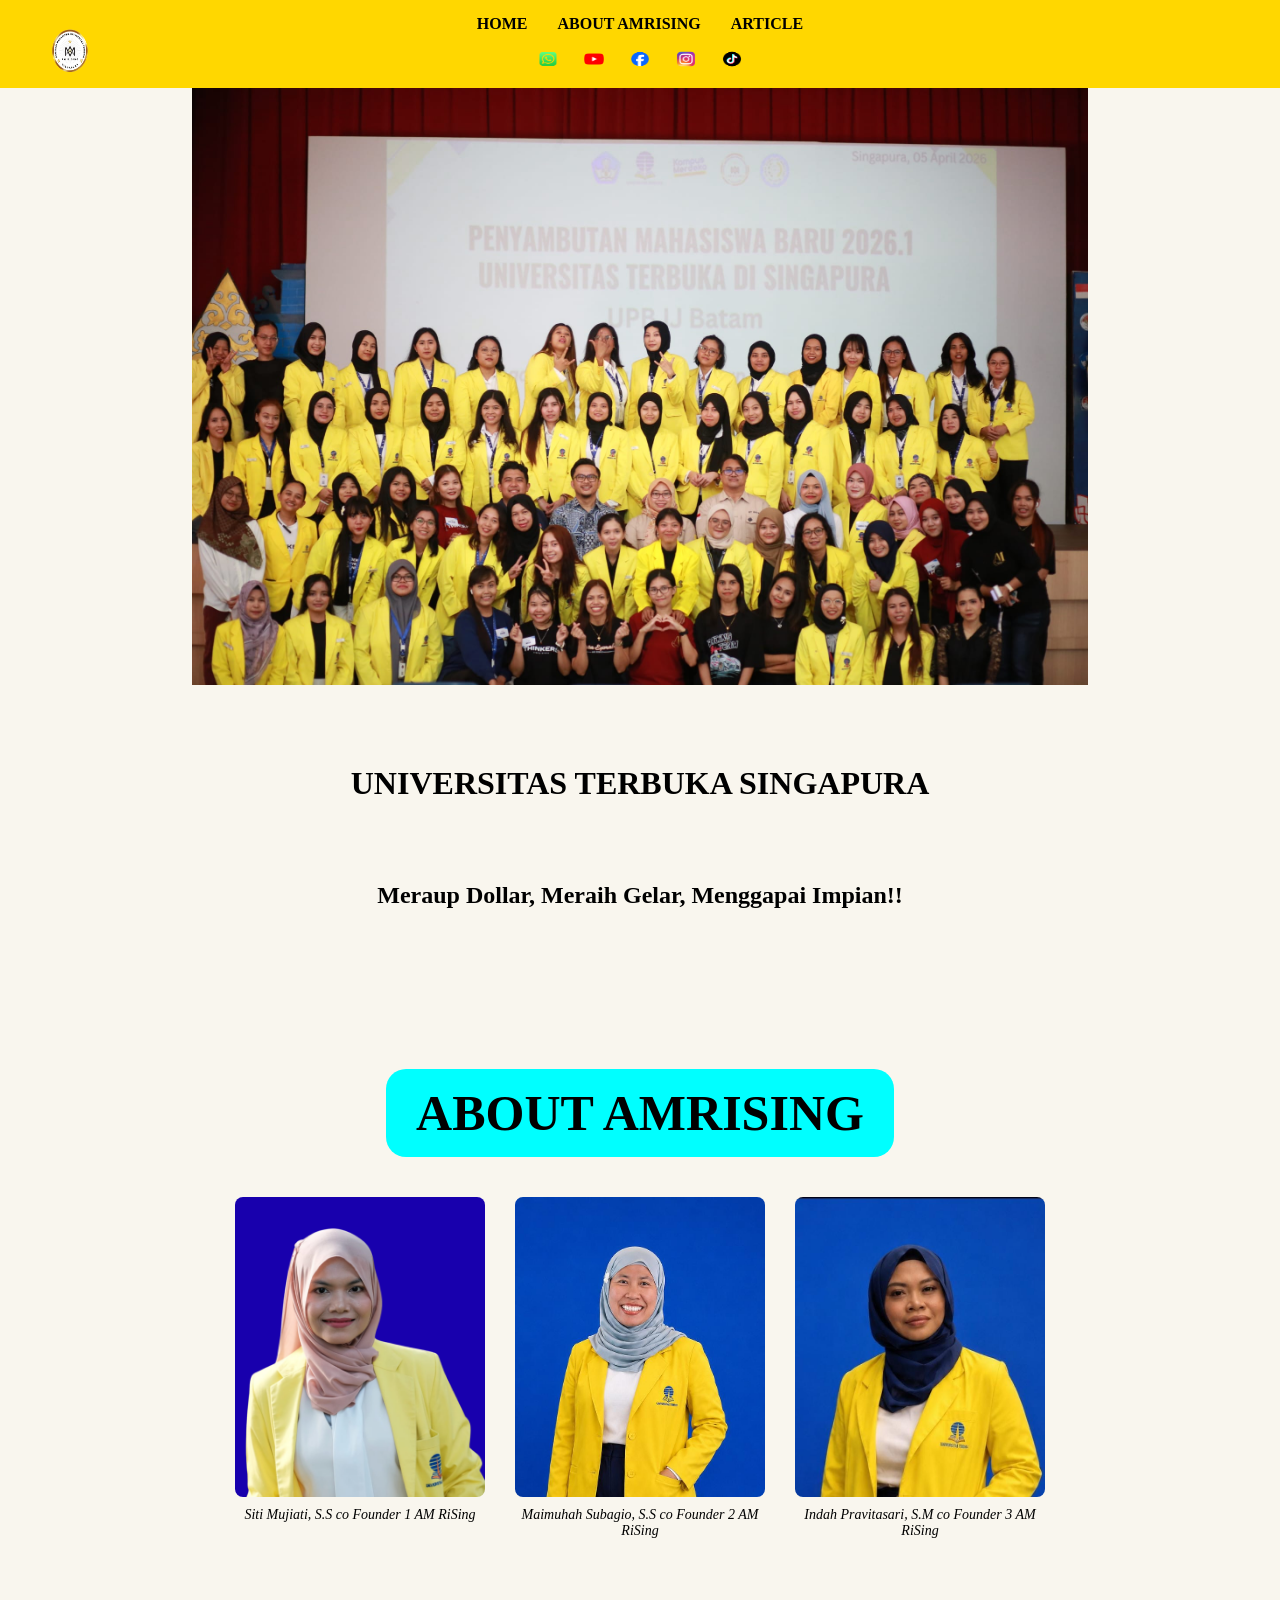
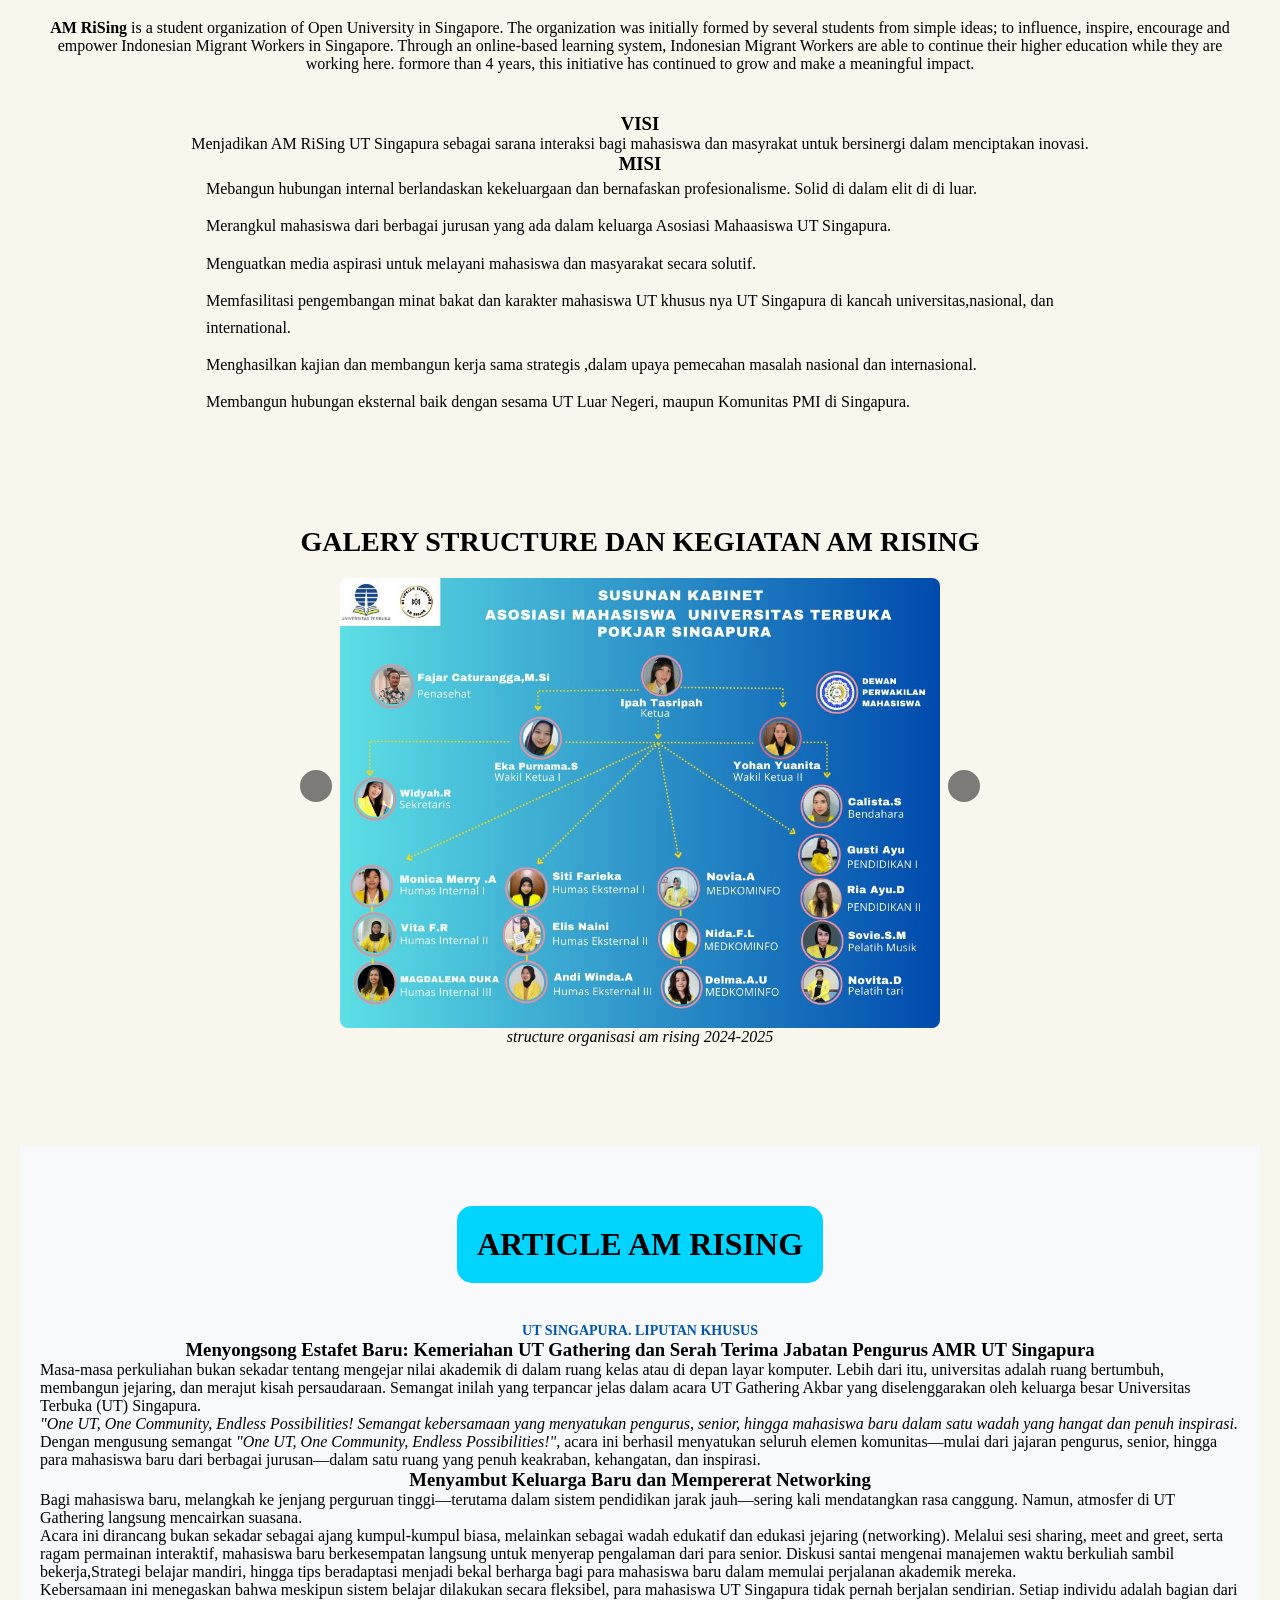
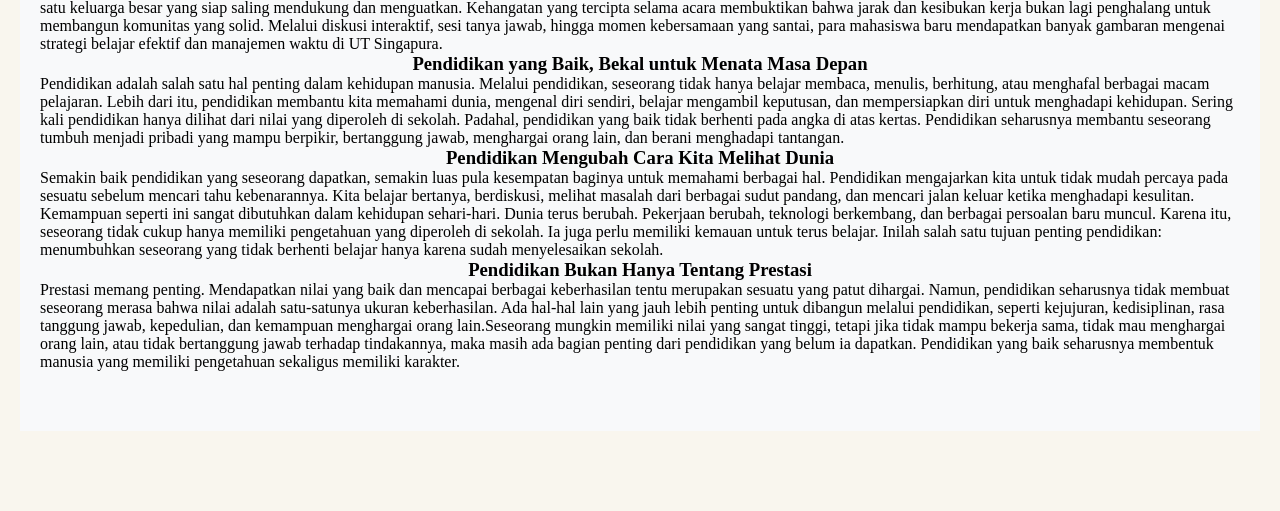
==== commit 146d0adb: "Add files via upload" ====
--- a/index.html
+++ b/index.html
@@ -27,7 +27,7 @@
             <a href="https://wa.me/+628112777384" target="_blank">
              <img src="wa.png" class="icon-sosmed" alt="whatsApp">
             </a>
-            <a href="https://youtube.com/UT Rising" target="_blank">
+            <a href="https://youtube.com/@UTRising" target="_blank">
             <img src="yt.png"  class="icon-sosmed" alt="youtube">
             </a>
             <a href="https://facebook.com/UT Rising" target="_blank">
@@ -218,27 +218,26 @@
             <h3>Menyongsong Estafet Baru: Kemeriahan UT Gathering dan Serah Terima Jabatan Pengurus AMR UT Singapura</h3>
 
             <!-- PARAGRAPH 1 -->
-             <P>
-                Masa-masa perkuliahan bukan sekadar tentang mengejar nilai akademik di dalam ruang kelas atau di depan layar komputer. Lebih dari itu, universitas adalah ruang bertumbuh, membangun jejaring, dan merajut kisah persaudaraan. Semangat inilah yang terpancar jelas dalam acara UT Gathering Akbar yang diselenggarakan oleh keluarga besar Universitas Terbuka (UT) Singapura. 
+            <P align="left">Masa-masa perkuliahan bukan sekadar tentang mengejar nilai akademik di dalam ruang kelas atau di depan layar komputer. Lebih dari itu, universitas adalah ruang bertumbuh, membangun jejaring, dan merajut kisah persaudaraan. Semangat inilah yang terpancar jelas dalam acara UT Gathering Akbar yang diselenggarakan oleh keluarga besar Universitas Terbuka (UT) Singapura. 
              </P>
 
              <!-- KUTIPAN MIRING -->
-              <p><i>"One UT, One Community, Endless Possibilities! Semangat kebersamaan yang menyatukan pengurus, senior, hingga mahasiswa baru dalam satu wadah yang hangat dan penuh inspirasi. </i></p>
+            <p align="left"><i>"One UT, One Community, Endless Possibilities! Semangat kebersamaan yang menyatukan pengurus, senior, hingga mahasiswa baru dalam satu wadah yang hangat dan penuh inspirasi. </i></p>
             
               <!-- PARAGRAPH 2 -->
-               <p>Dengan mengusung semangat <i>"One UT, One Community, Endless Possibilities!",</i> acara ini berhasil menyatukan seluruh elemen komunitas—mulai dari jajaran pengurus, senior, hingga para mahasiswa baru dari berbagai jurusan—dalam satu ruang yang penuh keakraban, kehangatan, dan inspirasi. </p>
+            <p align="left">Dengan mengusung semangat <i>"One UT, One Community, Endless Possibilities!",</i> acara ini berhasil menyatukan seluruh elemen komunitas—mulai dari jajaran pengurus, senior, hingga para mahasiswa baru dari berbagai jurusan—dalam satu ruang yang penuh keakraban, kehangatan, dan inspirasi. </p>
           <!-- JUDUL 2 -->
            <h3>Menyambut Keluarga Baru dan Mempererat Networking </h3>
-           <p>Bagi mahasiswa baru, melangkah ke jenjang perguruan tinggi—terutama dalam sistem pendidikan jarak jauh—sering kali mendatangkan rasa canggung. Namun, atmosfer di UT Gathering langsung mencairkan suasana. </p>
-           <p>Acara ini dirancang bukan sekadar sebagai ajang kumpul-kumpul biasa, melainkan sebagai wadah edukatif dan edukasi jejaring (networking). Melalui sesi sharing, meet and greet, serta ragam permainan interaktif, mahasiswa baru berkesempatan langsung untuk menyerap pengalaman dari para senior. Diskusi santai mengenai manajemen waktu berkuliah sambil bekerja,Strategi belajar mandiri, hingga tips beradaptasi menjadi bekal berharga bagi para mahasiswa baru dalam memulai perjalanan akademik mereka.</p>
-           <p>Kebersamaan ini menegaskan bahwa meskipun sistem belajar dilakukan secara fleksibel, para mahasiswa UT Singapura tidak pernah berjalan sendirian.  Setiap individu adalah bagian dari satu keluarga besar yang siap saling mendukung dan menguatkan. Kehangatan yang tercipta selama acara membuktikan bahwa jarak dan kesibukan kerja bukan lagi penghalang untuk membangun komunitas yang solid. Melalui diskusi interaktif, sesi tanya jawab, hingga momen kebersamaan yang santai, para mahasiswa baru mendapatkan banyak gambaran mengenai strategi belajar efektif dan manajemen waktu di UT Singapura. </p>
+           <p align="left">Bagi mahasiswa baru, melangkah ke jenjang perguruan tinggi—terutama dalam sistem pendidikan jarak jauh—sering kali mendatangkan rasa canggung. Namun, atmosfer di UT Gathering langsung mencairkan suasana. </p>
+           <p align="left">Acara ini dirancang bukan sekadar sebagai ajang kumpul-kumpul biasa, melainkan sebagai wadah edukatif dan edukasi jejaring (networking). Melalui sesi sharing, meet and greet, serta ragam permainan interaktif, mahasiswa baru berkesempatan langsung untuk menyerap pengalaman dari para senior. Diskusi santai mengenai manajemen waktu berkuliah sambil bekerja,Strategi belajar mandiri, hingga tips beradaptasi menjadi bekal berharga bagi para mahasiswa baru dalam memulai perjalanan akademik mereka.</p>
+           <p align="left">Kebersamaan ini menegaskan bahwa meskipun sistem belajar dilakukan secara fleksibel, para mahasiswa UT Singapura tidak pernah berjalan sendirian.  Setiap individu adalah bagian dari satu keluarga besar yang siap saling mendukung dan menguatkan. Kehangatan yang tercipta selama acara membuktikan bahwa jarak dan kesibukan kerja bukan lagi penghalang untuk membangun komunitas yang solid. Melalui diskusi interaktif, sesi tanya jawab, hingga momen kebersamaan yang santai, para mahasiswa baru mendapatkan banyak gambaran mengenai strategi belajar efektif dan manajemen waktu di UT Singapura. </p>
            <!-- JUDUL 3 -->
            <h3>Pendidikan yang Baik, Bekal untuk Menata Masa Depan </h3>
-           <p>Pendidikan adalah salah satu hal penting dalam kehidupan manusia. Melalui pendidikan, seseorang tidak hanya belajar membaca, menulis, berhitung, atau menghafal berbagai macam pelajaran. Lebih dari itu, pendidikan membantu kita memahami dunia, mengenal diri sendiri, belajar mengambil keputusan, dan mempersiapkan diri untuk menghadapi kehidupan. Sering kali pendidikan hanya dilihat dari nilai yang diperoleh di sekolah. Padahal, pendidikan yang baik tidak berhenti pada angka di atas kertas. Pendidikan seharusnya membantu seseorang tumbuh menjadi pribadi yang mampu berpikir, bertanggung jawab, menghargai orang lain, dan berani menghadapi tantangan. </p>
+           <p align="left">Pendidikan adalah salah satu hal penting dalam kehidupan manusia. Melalui pendidikan, seseorang tidak hanya belajar membaca, menulis, berhitung, atau menghafal berbagai macam pelajaran. Lebih dari itu, pendidikan membantu kita memahami dunia, mengenal diri sendiri, belajar mengambil keputusan, dan mempersiapkan diri untuk menghadapi kehidupan. Sering kali pendidikan hanya dilihat dari nilai yang diperoleh di sekolah. Padahal, pendidikan yang baik tidak berhenti pada angka di atas kertas. Pendidikan seharusnya membantu seseorang tumbuh menjadi pribadi yang mampu berpikir, bertanggung jawab, menghargai orang lain, dan berani menghadapi tantangan. </p>
            <h3>Pendidikan Mengubah Cara Kita Melihat Dunia </h3>
-           <p>Semakin baik pendidikan yang seseorang dapatkan, semakin luas pula kesempatan baginya untuk memahami berbagai hal. Pendidikan mengajarkan kita untuk tidak mudah percaya pada sesuatu sebelum mencari tahu kebenarannya. Kita belajar bertanya, berdiskusi, melihat masalah dari berbagai sudut pandang, dan mencari jalan keluar ketika menghadapi kesulitan. Kemampuan seperti ini sangat dibutuhkan dalam kehidupan sehari-hari. Dunia terus berubah. Pekerjaan berubah, teknologi berkembang, dan berbagai persoalan baru muncul. Karena itu, seseorang tidak cukup hanya memiliki pengetahuan yang diperoleh di sekolah. Ia juga perlu memiliki kemauan untuk terus belajar. Inilah salah satu tujuan penting pendidikan: menumbuhkan seseorang yang tidak berhenti belajar hanya karena sudah menyelesaikan sekolah. </p>
+           <p align="left">Semakin baik pendidikan yang seseorang dapatkan, semakin luas pula kesempatan baginya untuk memahami berbagai hal. Pendidikan mengajarkan kita untuk tidak mudah percaya pada sesuatu sebelum mencari tahu kebenarannya. Kita belajar bertanya, berdiskusi, melihat masalah dari berbagai sudut pandang, dan mencari jalan keluar ketika menghadapi kesulitan. Kemampuan seperti ini sangat dibutuhkan dalam kehidupan sehari-hari. Dunia terus berubah. Pekerjaan berubah, teknologi berkembang, dan berbagai persoalan baru muncul. Karena itu, seseorang tidak cukup hanya memiliki pengetahuan yang diperoleh di sekolah. Ia juga perlu memiliki kemauan untuk terus belajar. Inilah salah satu tujuan penting pendidikan: menumbuhkan seseorang yang tidak berhenti belajar hanya karena sudah menyelesaikan sekolah. </p>
            <h3>Pendidikan Bukan Hanya Tentang Prestasi</h3>
-           <p>Prestasi memang penting. Mendapatkan nilai yang baik dan mencapai berbagai keberhasilan tentu merupakan sesuatu yang patut dihargai. Namun, pendidikan seharusnya tidak membuat seseorang merasa bahwa nilai adalah satu-satunya ukuran keberhasilan. Ada hal-hal lain yang jauh lebih penting untuk dibangun melalui pendidikan, seperti kejujuran, kedisiplinan, rasa tanggung jawab, kepedulian, dan kemampuan menghargai orang lain.Seseorang mungkin memiliki nilai yang sangat tinggi, tetapi jika tidak mampu bekerja sama, tidak mau menghargai orang lain, atau tidak bertanggung jawab terhadap tindakannya, maka masih ada bagian penting dari pendidikan yang belum ia dapatkan. Pendidikan yang baik seharusnya membentuk manusia yang memiliki pengetahuan sekaligus memiliki karakter. </p>  
+           <p align="left">Prestasi memang penting. Mendapatkan nilai yang baik dan mencapai berbagai keberhasilan tentu merupakan sesuatu yang patut dihargai. Namun, pendidikan seharusnya tidak membuat seseorang merasa bahwa nilai adalah satu-satunya ukuran keberhasilan. Ada hal-hal lain yang jauh lebih penting untuk dibangun melalui pendidikan, seperti kejujuran, kedisiplinan, rasa tanggung jawab, kepedulian, dan kemampuan menghargai orang lain.Seseorang mungkin memiliki nilai yang sangat tinggi, tetapi jika tidak mampu bekerja sama, tidak mau menghargai orang lain, atau tidak bertanggung jawab terhadap tindakannya, maka masih ada bagian penting dari pendidikan yang belum ia dapatkan. Pendidikan yang baik seharusnya membentuk manusia yang memiliki pengetahuan sekaligus memiliki karakter. </p>  
         </div>
       </section>
   </body>
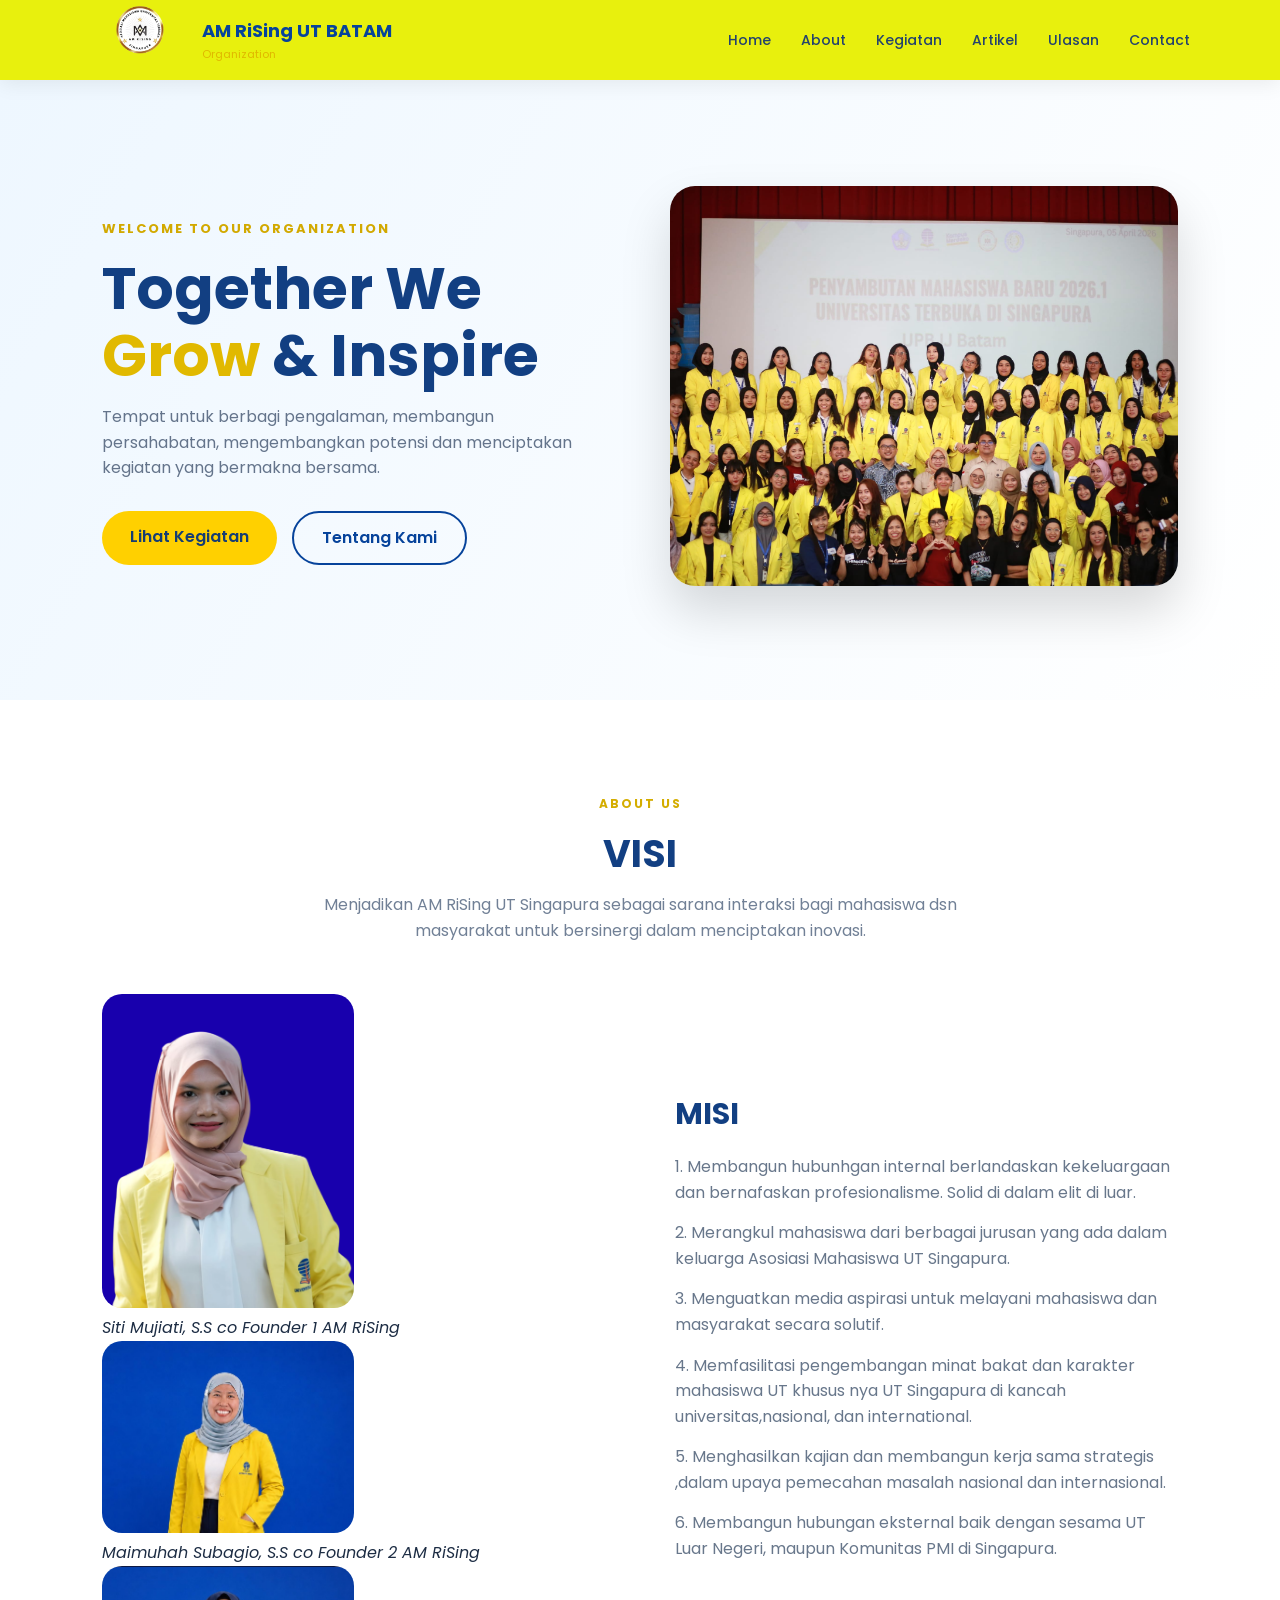
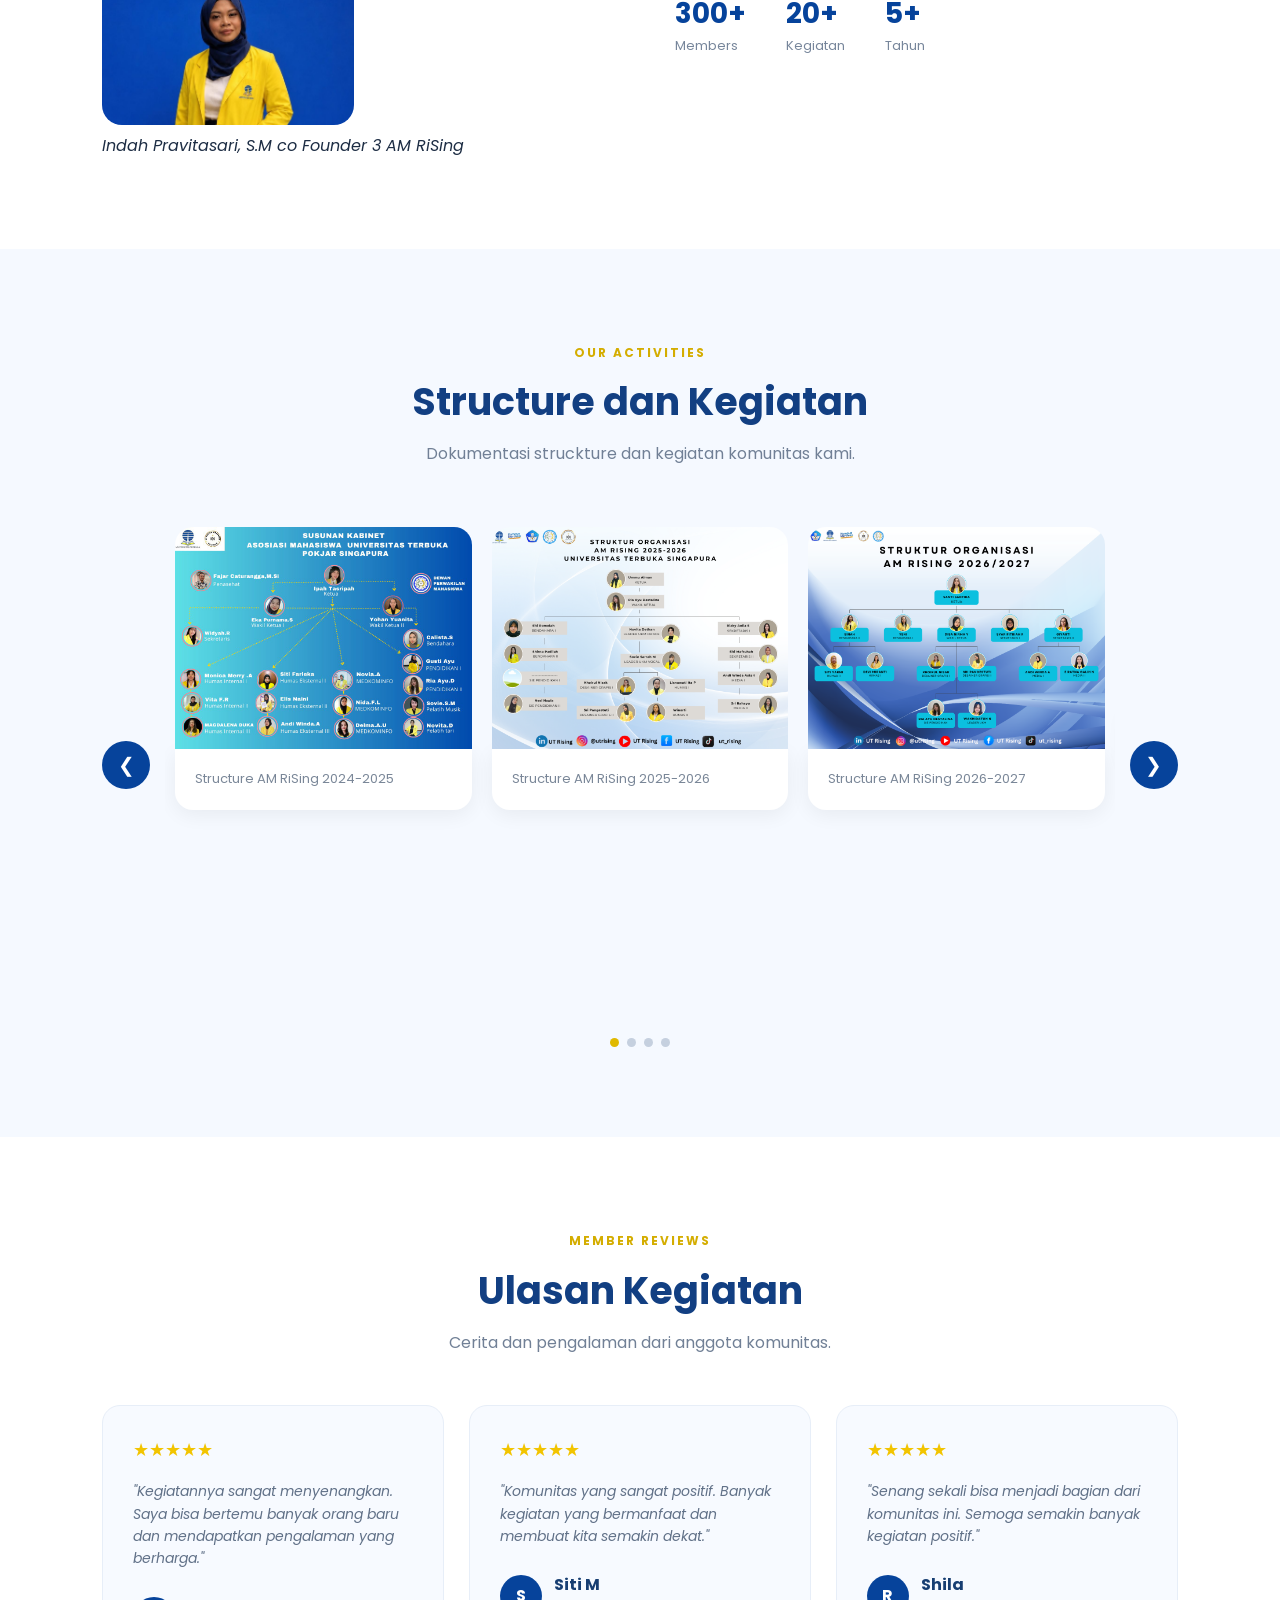
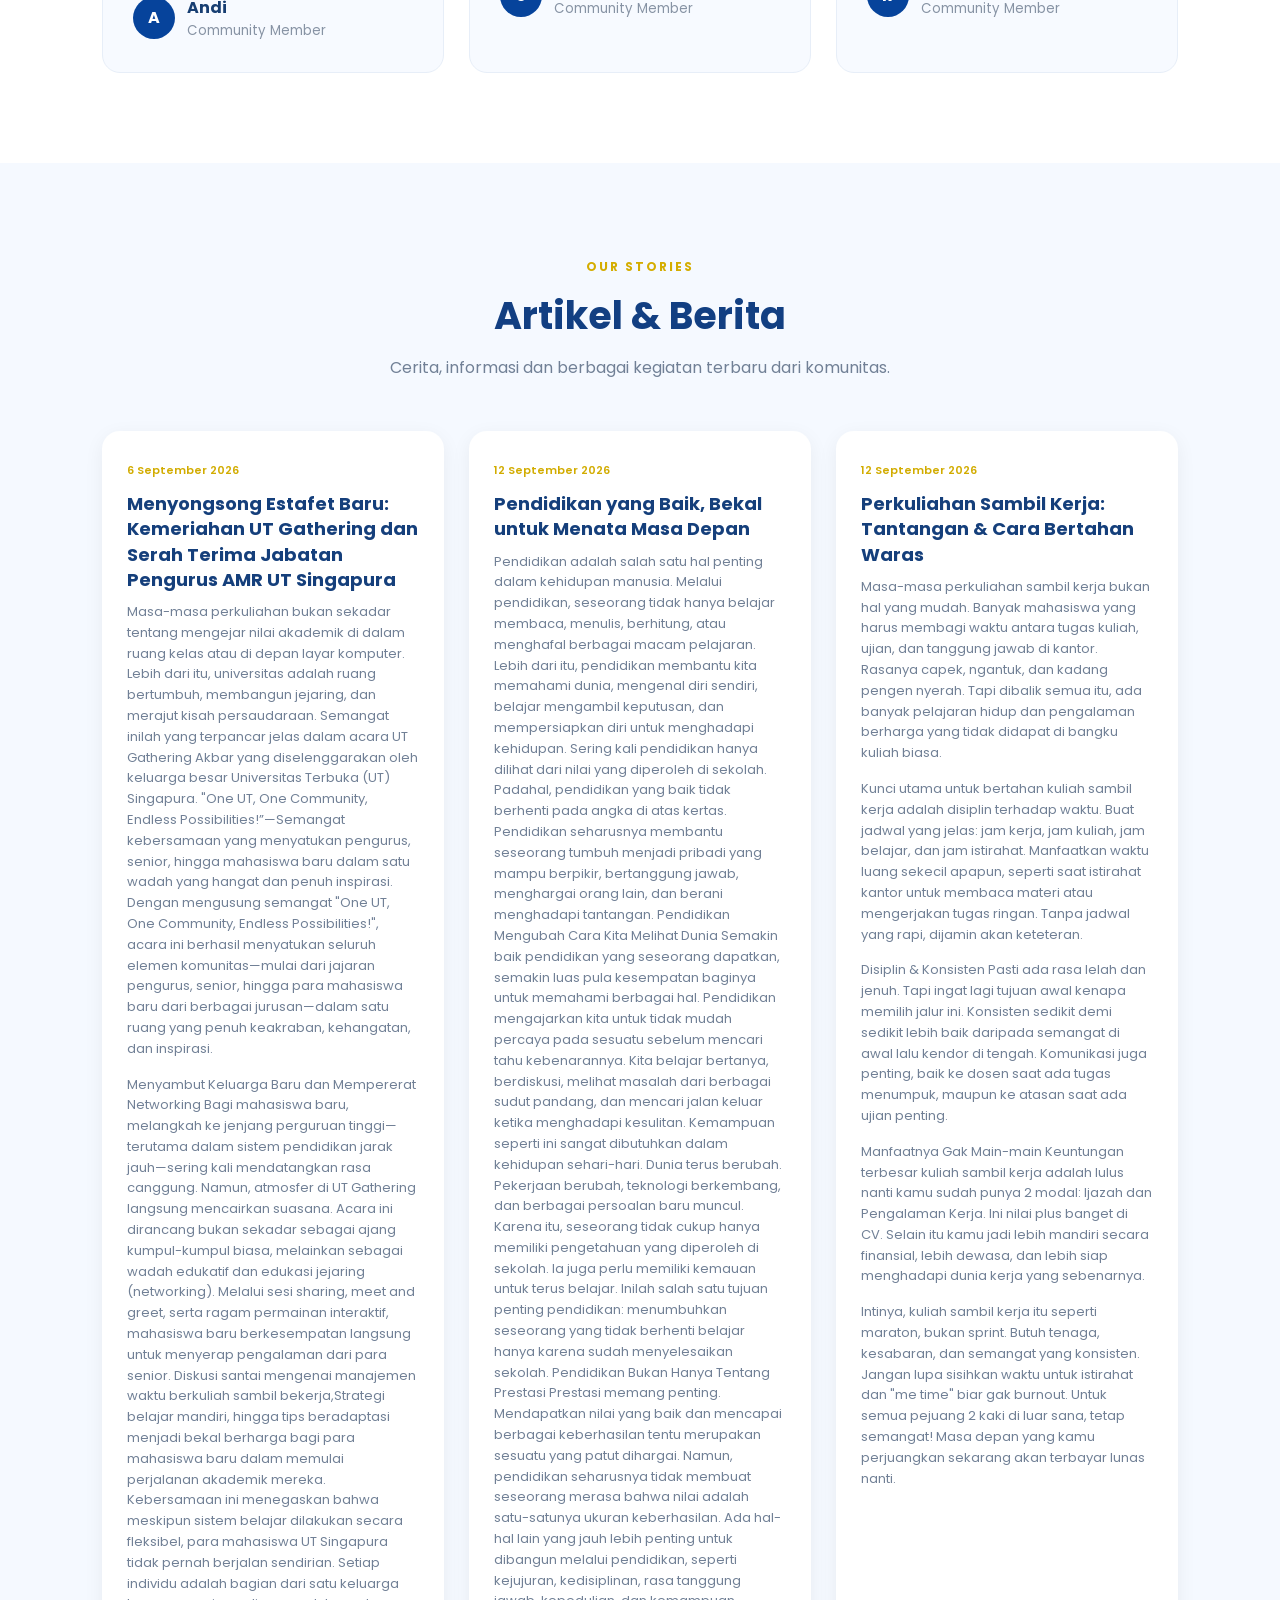
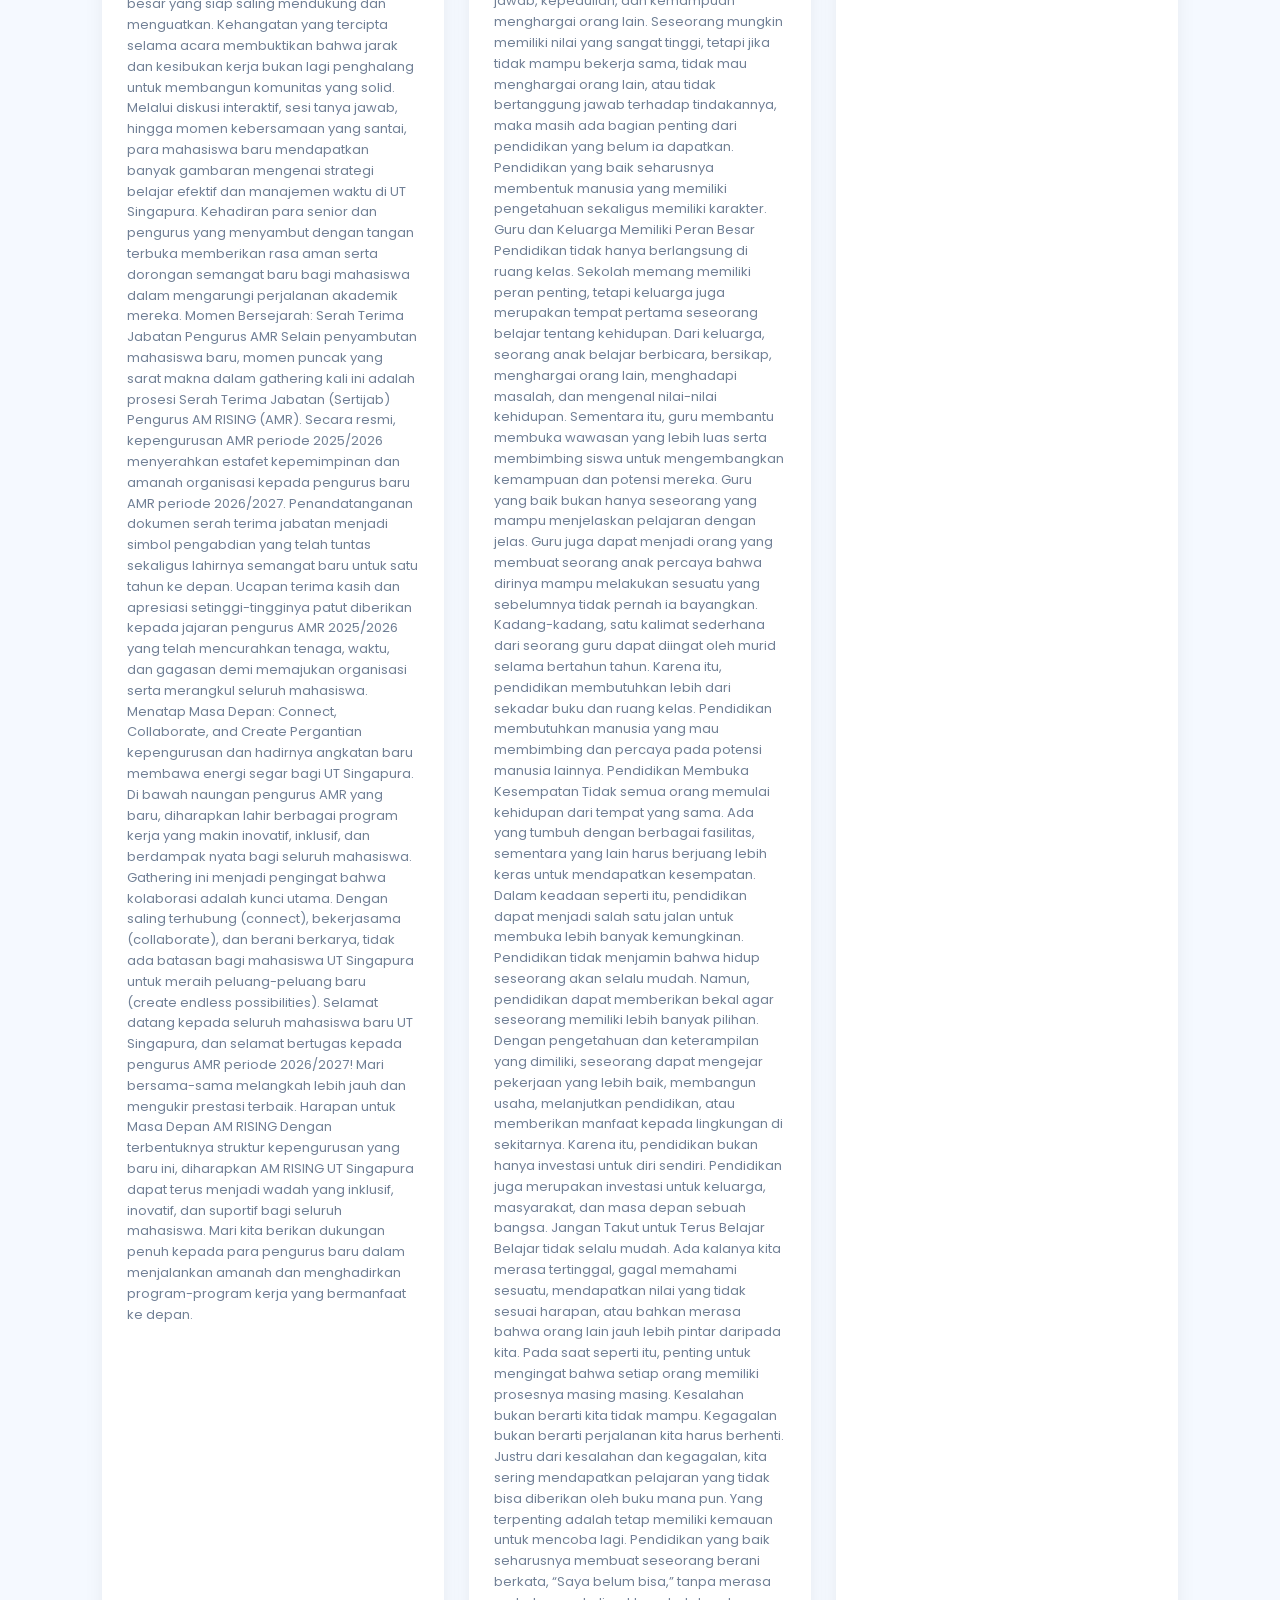
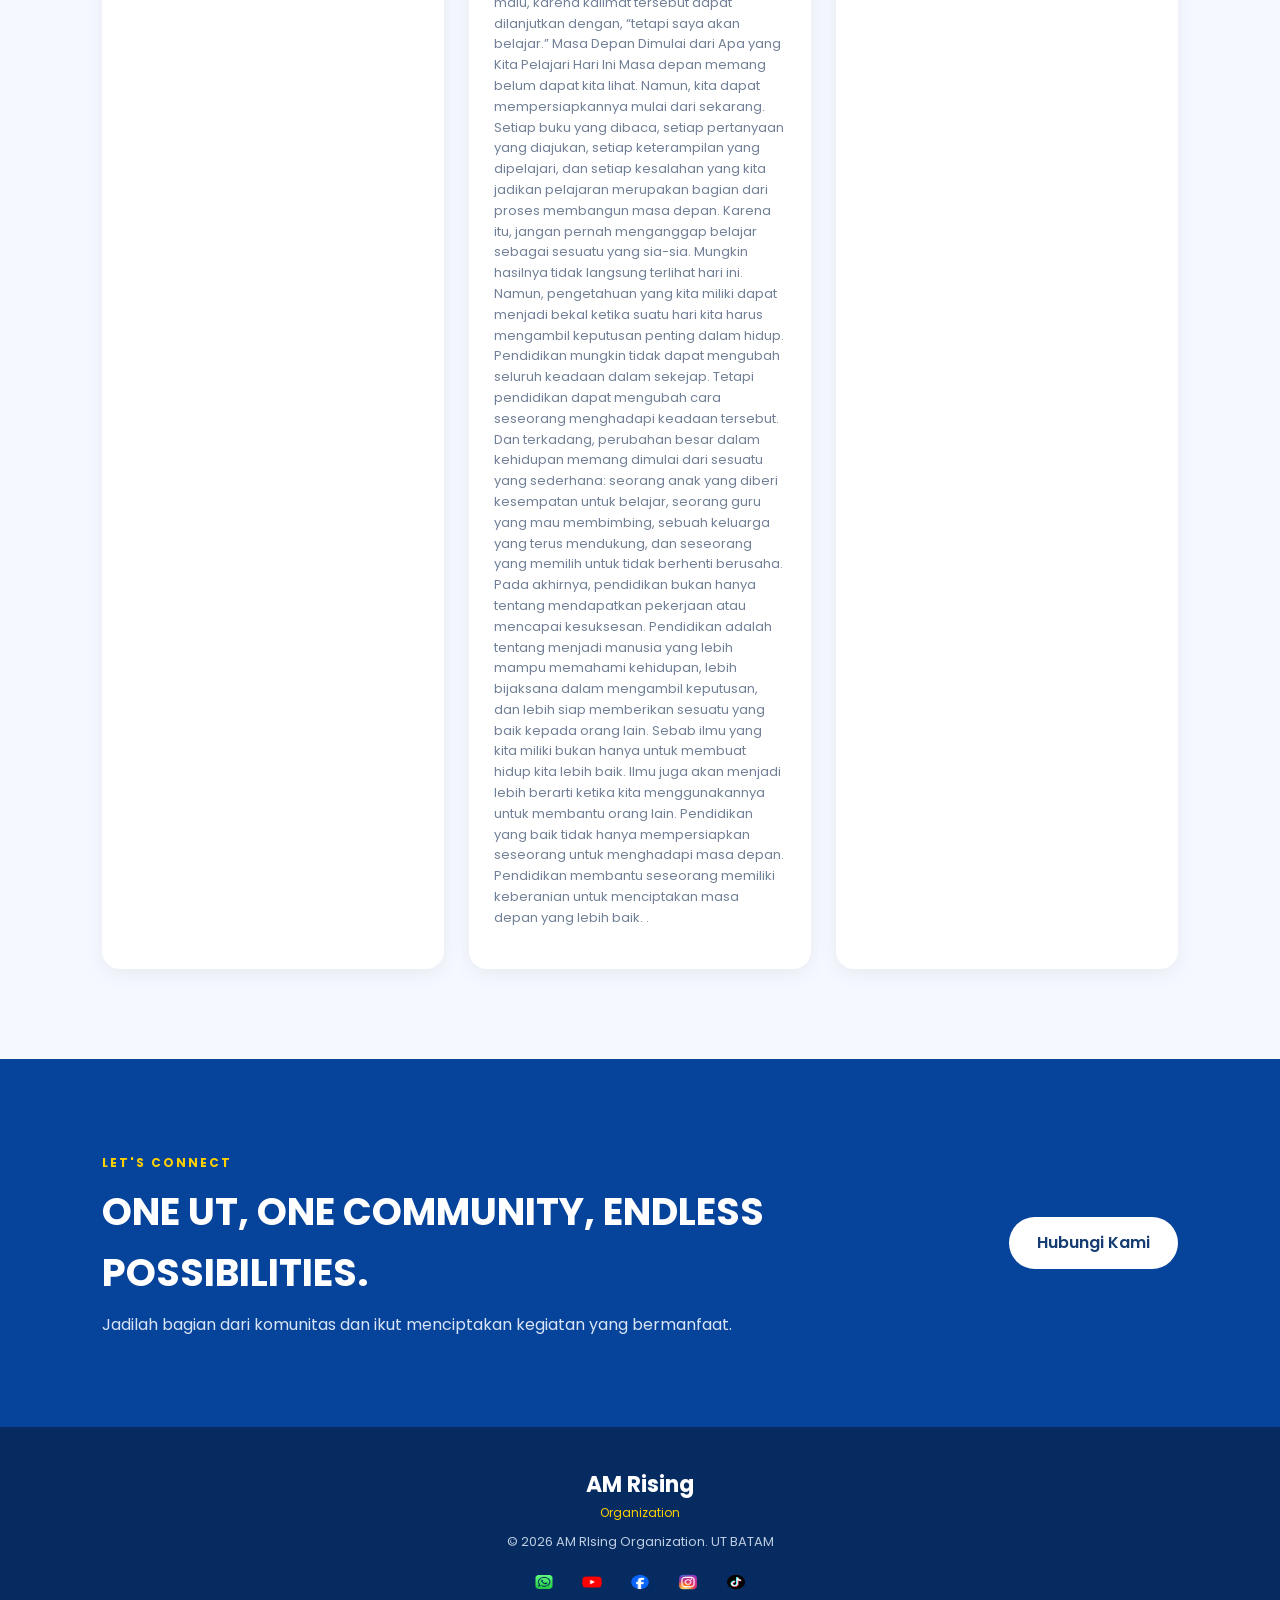
==== commit fd3a636d: "Add files via upload" ====
--- a/index.html
+++ b/index.html
@@ -1,30 +1,677 @@
-<html>
-    <head>
-        <title>AM RiSing</title>
-        <meta name="viewport" content="width=device-width, initial-scale=1.0">
-                <meta charset="UTF-8">
-        <link rel="stylesheet" href="style.css" />
-    </head>
-    <body>
-        <div class="container">
-        <!-- NAVIGATION BAR + SOSMED 1 WRAP -->
-         <div class="container-navbar">
-            <div class="narbar-top">
-                <!-- BARIS 1: LOGO + MENU -->
-            <img src="logo1am.png" class="img-content" alt="logo" />
-         
-            <ul class="ul-navbar">
-               <li class="li-navbar">
-                <a href="#">HOME</a></li>
-               <li class="li-navbar">
-                <a href="#about">ABOUT AMRISING</a></li>
-               <li class="li-navbar">
-                <a href="#article">ARTICLE</a></li>
-            </ul>
-         </div>
-         <!-- BARIS 2: SOSMED -->
-          <div class="navbar-sosmed">
-            <a href="https://wa.me/+628112777384" target="_blank">
+<!DOCTYPE html>
+<html lang="id">
+
+<head>
+    <meta charset="UTF-8">
+    <meta name="viewport" content="width=device-width, initial-scale=1.0">
+
+    <title>AM RIsing Community</title>
+
+    <!-- GOOGLE FONT -->
+    <link rel="preconnect" href="https://fonts.googleapis.com">
+    <link rel="preconnect" href="https://fonts.gstatic.com" crossorigin>
+
+    <link href="https://fonts.googleapis.com/css2?family=Poppins:wght@300;400;500;600;700;800&display=swap"
+        rel="stylesheet">
+
+    <!-- CSS -->
+    <link rel="stylesheet" href="style.css">
+</head>
+
+
+<body>
+
+
+    <!-- =========================
+         NAVBAR
+    ========================== -->
+
+    <header class="navbar">
+
+        <div class="logo">
+
+            <!-- GANTI DENGAN LOGO KAMU -->
+            <img src="logo1am.png" alt="Logo Komunitas">
+
+            <div>
+                <strong>AM RiSing UT BATAM</strong>
+                <small>Organization</small>
+            </div>
+
+        </div>
+
+
+        <nav id="navMenu">
+
+            <a href="#home">Home</a>
+
+            <a href="#about">About</a>
+
+            <a href="#gallery">Kegiatan</a>
+
+            <a href="#articles">Artikel</a>
+
+            <a href="#reviews">Ulasan</a>
+
+            <a href="#contact">Contact</a>
+
+        </nav>
+
+
+        <button class="menu-button" id="menuButton">
+            ☰
+        </button>
+
+    </header>
+
+
+
+    <!-- =========================
+         HERO
+    ========================== -->
+
+    <section class="hero" id="home">
+
+        <div class="hero-text">
+
+            <span class="small-title">
+                WELCOME TO OUR ORGANIZATION
+            </span>
+
+            <h1>
+                Together We
+                <span>Grow</span>
+                & Inspire
+            </h1>
+
+            <p>
+                Tempat untuk berbagi pengalaman, membangun
+                persahabatan, mengembangkan potensi dan
+                menciptakan kegiatan yang bermakna bersama.
+            </p>
+
+
+            <div class="hero-buttons">
+
+                <a href="#gallery" class="button">
+                    Lihat Kegiatan
+                </a>
+
+                <a href="#about" class="button-outline">
+                    Tentang Kami
+                </a>
+
+            </div>
+
+        </div>
+
+
+        <div class="hero-image">
+
+            <!-- GANTI FOTO INI -->
+            <img src="foto bersama.jpeg" alt="Kegiatan Komunitas">
+
+        </div>
+
+    </section>
+
+
+
+    <!-- =========================
+         ABOUT
+    ========================== -->
+
+    <section class="about section" id="about">
+
+        <div class="section-title">
+
+            <span>ABOUT US</span>
+
+            <h2>VISI</h2>
+
+            <p>
+                Menjadikan AM RiSing UT Singapura sebagai sarana interaksi bagi mahasiswa dsn masyarakat untuk bersinergi dalam menciptakan inovasi.
+            </p>
+        </div>
+        <div class="about-content">
+          <div class="about-image">
+          <!-- gambar pertama -->
+         <figure class="item-tim">
+            <img src="kak s mujiati.png" width="20%" height="30%" />
+            <figcaption><i> Siti Mujiati, S.S co Founder 1 AM RiSing</i></figcaption>
+         </figure>
+
+
+         <!-- gambar kedua -->
+          <figure class="item-tim">
+            <img src="kak maimunah.jpeg" width="20%" height="30%" />
+            <figcaption><i> Maimuhah Subagio, S.S co Founder 2 AM RiSing</i></figcaption>
+          </figure>
+
+
+          <!-- gambar ketiga -->
+           <figure class="item-tim">
+            <img src="kak indah.jpeg" width="20%" height="30%" />
+            <figcaption> <i> Indah Pravitasari, S.M co Founder 3 AM RiSing</i></figcaption>
+           </figure>
+        </div>
+
+            <div class="about-text">
+
+                <h3>
+                    MISI
+                </h3>
+
+                <p>
+                    1. Membangun hubunhgan internal berlandaskan kekeluargaan dan bernafaskan profesionalisme. Solid di dalam elit di luar.
+                </p>
+
+                <p>
+                    2. Merangkul mahasiswa dari berbagai jurusan yang ada dalam keluarga Asosiasi Mahasiswa UT Singapura.
+                </p>
+
+                <p>
+                    3. Menguatkan media aspirasi untuk melayani mahasiswa dan masyarakat secara solutif.
+                    </p>
+                 <p>
+
+                    4. Memfasilitasi pengembangan minat bakat dan karakter mahasiswa UT khusus nya UT Singapura di kancah universitas,nasional, dan international.
+                </p>
+
+                <p>
+                    5. Menghasilkan kajian dan membangun kerja sama strategis ,dalam upaya pemecahan masalah nasional dan internasional.
+                </p>
+               
+                <p>
+                    6. Membangun hubungan eksternal baik dengan sesama UT Luar Negeri, maupun Komunitas PMI di Singapura.
+                </p>
+
+
+                <div class="about-stat">
+
+                    <div>
+                        <strong>300+</strong>
+                        <span>Members</span>
+                    </div>
+
+                    <div>
+                        <strong>20+</strong>
+                        <span>Kegiatan</span>
+                    </div>
+
+                    <div>
+                        <strong>5+</strong>
+                        <span>Tahun</span>
+                    </div>
+
+                </div>
+
+            </div>
+
+        </div>
+
+    </section>
+
+
+
+    <!-- =========================
+         GALERI KEGIATAN
+    ========================== -->
+
+    <section class="gallery section" id="gallery">
+
+        <div class="section-title">
+
+            <span>OUR ACTIVITIES</span>
+
+            <h2>Structure dan Kegiatan</h2>
+
+            <p>
+                Dokumentasi struckture dan kegiatan komunitas kami.
+            </p>
+
+        </div>
+
+
+        <div class="gallery-container">
+
+            <button class="gallery-button prev" id="prevButton">
+                ❮
+            </button>
+
+
+            <div class="gallery-window">
+
+                <div class="gallery-track" id="galleryTrack">
+
+
+                    <!-- FOTO 1 -->
+
+                    <div class="gallery-card">
+
+                        <img src="structure2024-2025.jpeg"
+                            alt="Kegiatan 1">
+
+                        <div class="gallery-info">
+
+                            <p>
+                                Structure AM RiSing 2024-2025
+                            </p>
+
+                        </div>
+
+                    </div>
+
+
+
+                    <!-- FOTO 2 -->
+
+                    <div class="gallery-card">
+
+                        <img src="structure2025-2026.png"
+                            alt="Kegiatan 2">
+
+                        <div class="gallery-info">
+
+
+                            <p>
+                               Structure AM RiSing 2025-2026
+                            </p>
+
+                        </div>
+
+                    </div>
+
+
+
+                    <!-- FOTO 3 -->
+
+                    <div class="gallery-card">
+
+                        <img src="strukture am rising 20262027.png"
+                            alt="Kegiatan 3">
+
+                        <div class="gallery-info">
+
+                            <p>
+                               Structure AM RiSing 2026-2027
+                            </p>
+
+                        </div>
+
+                    </div>
+
+
+
+                    <!-- FOTO 4 -->
+
+                    <div class="gallery-card">
+
+                        <img src="am.jpeg"
+                            alt="Kegiatan 4">
+
+                        <div class="gallery-info">
+
+                            <p>
+                                Setelah pelantikan 2025-2026
+                            </p>
+
+                        </div>
+
+                    </div>
+
+
+
+                    <!-- FOTO 5 -->
+
+                    <div class="gallery-card">
+
+                        <img src="foto pelantikan.jpeg"
+                            alt="Kegiatan 5">
+
+                        <div class="gallery-info">
+
+                            <p>
+                               AMR 2026-2027 resmi di lantik 
+                            </p>
+
+                        </div>
+
+                    </div>
+
+                   <!--FOTO 6  -->
+
+                   <div class="gallery-card">
+
+                        <img src="foto setelah pelantikan.jpeg"
+                            alt="Kegiatan 5">
+
+                        <div class="gallery-info">
+
+                            <p>
+                               Foto bersama setelah pelantikan 2026-2027
+                            </p>
+
+                        </div>
+
+                    </div>
+                </div>
+
+            </div>
+
+
+            <button class="gallery-button next" id="nextButton">
+                ❯
+            </button>
+
+        </div>
+
+
+        <div class="gallery-dots" id="galleryDots"></div>
+
+    </section>
+
+
+
+    <!-- =========================
+         ULASAN
+    ========================== -->
+
+    <section class="reviews section" id="reviews">
+
+        <div class="section-title">
+
+            <span>MEMBER REVIEWS</span>
+
+            <h2>Ulasan Kegiatan</h2>
+
+            <p>
+                Cerita dan pengalaman dari anggota komunitas.
+            </p>
+
+        </div>
+
+
+        <div class="review-container">
+
+
+            <div class="review-card">
+
+                <div class="stars">
+                    ★★★★★
+                </div>
+
+                <p>
+                    "Kegiatannya sangat menyenangkan.
+                    Saya bisa bertemu banyak orang baru
+                    dan mendapatkan pengalaman yang
+                    berharga."
+                </p>
+
+                <div class="review-user">
+
+                    <div class="user-photo">
+                        A
+                    </div>
+
+                    <div>
+                        <strong>Andi</strong>
+                        <small>Community Member</small>
+                    </div>
+
+                </div>
+
+            </div>
+
+
+
+            <div class="review-card">
+
+                <div class="stars">
+                    ★★★★★
+                </div>
+
+                <p>
+                    "Komunitas yang sangat positif.
+                    Banyak kegiatan yang bermanfaat
+                    dan membuat kita semakin dekat."
+                </p>
+
+                <div class="review-user">
+
+                    <div class="user-photo">
+                        S
+                    </div>
+
+                    <div>
+                        <strong>Siti M</strong>
+                        <small>Community Member</small>
+                    </div>
+
+                </div>
+
+            </div>
+
+
+
+            <div class="review-card">
+
+                <div class="stars">
+                    ★★★★★
+                </div>
+
+                <p>
+                    "Senang sekali bisa menjadi bagian
+                    dari komunitas ini. Semoga semakin
+                    banyak kegiatan positif."
+                </p>
+
+                <div class="review-user">
+
+                    <div class="user-photo">
+                        R
+                    </div>
+
+                    <div>
+                        <strong>Shila</strong>
+                        <small>Community Member</small>
+                    </div>
+
+                </div>
+
+            </div>
+
+
+        </div>
+
+    </section>
+
+
+
+    <!-- =========================
+         ARTIKEL
+    ========================== -->
+
+    <section class="articles section" id="articles">
+
+        <div class="section-title">
+
+            <span>OUR STORIES</span>
+
+            <h2>Artikel & Berita</h2>
+
+            <p>
+                Cerita, informasi dan berbagai kegiatan
+                terbaru dari komunitas.
+            </p>
+
+        </div>
+
+
+        <div class="article-container">
+
+
+            <!-- ARTIKEL 1 -->
+
+            <article class="article-card">
+
+                <div class="article-content">
+
+                    <span class="article-date">
+                        6 September 2026
+                    </span>
+
+                    <h3>
+                        Menyongsong Estafet Baru: Kemeriahan UT Gathering dan Serah Terima Jabatan Pengurus AMR UT Singapura 
+                    </h3>
+
+                    <p>
+                        Masa-masa perkuliahan bukan sekadar tentang mengejar nilai akademik di dalam ruang kelas atau di depan layar komputer. Lebih dari itu, universitas adalah ruang bertumbuh, membangun jejaring, dan merajut kisah persaudaraan. Semangat inilah yang terpancar jelas dalam acara UT Gathering Akbar yang diselenggarakan oleh keluarga besar Universitas Terbuka (UT) Singapura. "One UT, One Community, Endless Possibilities!”—Semangat kebersamaan yang menyatukan pengurus, senior, hingga mahasiswa baru dalam satu wadah yang hangat dan penuh inspirasi. Dengan mengusung semangat "One UT, One Community, Endless Possibilities!", acara ini berhasil menyatukan seluruh elemen komunitas—mulai dari jajaran pengurus, senior, hingga para mahasiswa baru dari berbagai jurusan—dalam satu ruang yang penuh keakraban, kehangatan, dan inspirasi. 
+                    </p>
+
+                    <div class="more-text">
+
+                        <p>
+                            Menyambut Keluarga Baru dan Mempererat Networking Bagi mahasiswa baru, melangkah ke jenjang perguruan tinggi—terutama dalam sistem pendidikan jarak jauh—sering kali mendatangkan rasa canggung. Namun, atmosfer di UT Gathering langsung mencairkan suasana. Acara ini dirancang bukan sekadar sebagai ajang kumpul-kumpul biasa, melainkan sebagai wadah edukatif dan edukasi jejaring (networking). Melalui sesi sharing, meet and greet, serta ragam permainan interaktif, mahasiswa baru berkesempatan langsung untuk menyerap pengalaman dari para senior. Diskusi santai mengenai manajemen waktu berkuliah sambil bekerja,Strategi belajar mandiri, hingga tips beradaptasi menjadi bekal berharga bagi para mahasiswa baru dalam memulai perjalanan akademik mereka. Kebersamaan ini menegaskan bahwa meskipun sistem belajar dilakukan secara fleksibel, para mahasiswa UT Singapura tidak pernah berjalan sendirian.  Setiap individu adalah bagian dari satu keluarga besar yang siap saling mendukung dan menguatkan. Kehangatan yang tercipta selama acara membuktikan bahwa jarak dan kesibukan kerja bukan lagi penghalang untuk membangun komunitas yang solid. Melalui diskusi interaktif, sesi tanya jawab, hingga momen kebersamaan yang santai, para mahasiswa baru mendapatkan banyak gambaran mengenai strategi belajar efektif dan manajemen waktu di UT Singapura. Kehadiran para senior dan pengurus yang menyambut dengan tangan terbuka memberikan rasa aman serta dorongan semangat baru bagi mahasiswa dalam mengarungi perjalanan akademik mereka. Momen Bersejarah: Serah Terima Jabatan Pengurus AMR Selain penyambutan mahasiswa baru, momen puncak yang sarat makna dalam gathering kali ini adalah prosesi Serah Terima Jabatan (Sertijab) Pengurus AM RISING (AMR). Secara resmi, kepengurusan AMR periode 2025/2026 menyerahkan estafet kepemimpinan dan amanah organisasi kepada pengurus baru AMR periode 2026/2027. Penandatanganan dokumen serah terima jabatan menjadi simbol pengabdian yang telah tuntas sekaligus lahirnya semangat baru untuk satu tahun ke depan. Ucapan terima kasih dan apresiasi setinggi-tingginya patut diberikan kepada jajaran pengurus AMR 2025/2026 yang telah mencurahkan tenaga, waktu, dan gagasan demi memajukan organisasi serta merangkul seluruh mahasiswa.  Menatap Masa Depan: Connect, Collaborate, and Create Pergantian kepengurusan dan hadirnya angkatan baru membawa energi segar bagi UT Singapura. Di bawah naungan pengurus AMR yang baru, diharapkan lahir berbagai program kerja yang makin inovatif, inklusif, dan berdampak nyata bagi seluruh mahasiswa. Gathering ini menjadi pengingat bahwa kolaborasi adalah kunci utama. Dengan saling terhubung (connect), bekerjasama (collaborate), dan berani berkarya, tidak ada batasan bagi mahasiswa UT Singapura untuk meraih peluang-peluang baru (create endless possibilities). Selamat datang kepada seluruh mahasiswa baru UT Singapura, dan selamat bertugas kepada pengurus AMR periode 2026/2027! Mari bersama-sama melangkah lebih jauh dan mengukir prestasi terbaik. Harapan untuk Masa Depan AM RISING Dengan terbentuknya struktur kepengurusan yang baru ini, diharapkan AM RISING UT Singapura dapat terus menjadi wadah yang inklusif, inovatif, dan suportif bagi seluruh mahasiswa. Mari kita berikan dukungan penuh kepada para pengurus baru dalam menjalankan amanah dan menghadirkan program-program kerja yang bermanfaat ke depan. 
+                        </p>
+                    </div>
+
+                </div>
+
+            </article>
+
+
+
+            <!-- ARTIKEL 2 -->
+
+            <article class="article-card">
+
+                <div class="article-content">
+
+                    <span class="article-date">
+                        12 September 2026
+                    </span>
+
+                    <h3>
+                        Pendidikan yang Baik, Bekal untuk Menata Masa Depan 
+                    </h3>
+
+                    <p>
+                        Pendidikan adalah salah satu hal penting dalam kehidupan manusia. Melalui pendidikan, seseorang tidak hanya belajar membaca, menulis, berhitung, atau menghafal berbagai macam pelajaran. Lebih dari itu, pendidikan membantu kita memahami dunia, mengenal diri sendiri, belajar mengambil keputusan, dan mempersiapkan diri untuk menghadapi kehidupan. Sering kali pendidikan hanya dilihat dari nilai yang diperoleh di sekolah. Padahal, pendidikan yang baik tidak berhenti pada angka di atas kertas. Pendidikan seharusnya membantu seseorang tumbuh menjadi pribadi yang mampu berpikir, bertanggung jawab, menghargai orang lain, dan berani menghadapi tantangan. Pendidikan Mengubah Cara Kita Melihat Dunia Semakin baik pendidikan yang seseorang dapatkan, semakin luas pula kesempatan baginya untuk memahami berbagai hal. Pendidikan mengajarkan kita untuk tidak mudah percaya pada sesuatu sebelum mencari tahu kebenarannya. Kita belajar bertanya, berdiskusi, melihat masalah dari berbagai sudut pandang, dan mencari jalan keluar ketika menghadapi kesulitan. Kemampuan seperti ini sangat dibutuhkan dalam kehidupan sehari-hari. Dunia terus berubah. Pekerjaan berubah, teknologi berkembang, dan berbagai persoalan baru muncul. Karena itu, seseorang tidak cukup hanya memiliki pengetahuan yang diperoleh di sekolah. Ia juga perlu memiliki kemauan untuk terus belajar. Inilah salah satu tujuan penting pendidikan: menumbuhkan seseorang yang tidak berhenti belajar hanya karena sudah menyelesaikan sekolah. Pendidikan Bukan Hanya Tentang Prestasi Prestasi memang penting. Mendapatkan nilai yang baik dan mencapai berbagai keberhasilan tentu merupakan sesuatu yang patut dihargai. Namun, pendidikan seharusnya tidak membuat seseorang merasa bahwa nilai adalah satu-satunya ukuran keberhasilan. Ada hal-hal lain yang jauh lebih penting untuk dibangun melalui pendidikan, seperti kejujuran, kedisiplinan, rasa tanggung jawab, kepedulian, dan kemampuan menghargai orang lain. Seseorang mungkin memiliki nilai yang sangat tinggi, tetapi jika tidak mampu bekerja sama, tidak mau menghargai orang lain, atau tidak bertanggung jawab terhadap tindakannya, maka masih ada bagian penting dari pendidikan yang belum ia dapatkan. Pendidikan yang baik seharusnya membentuk manusia yang memiliki pengetahuan sekaligus memiliki karakter. Guru dan Keluarga Memiliki Peran Besar Pendidikan tidak hanya berlangsung di ruang kelas. Sekolah memang memiliki peran penting, tetapi keluarga juga merupakan tempat pertama seseorang belajar tentang kehidupan. Dari keluarga, seorang anak belajar berbicara, bersikap, menghargai orang lain, menghadapi masalah, dan mengenal nilai-nilai kehidupan. Sementara itu, guru membantu membuka wawasan yang lebih luas serta membimbing siswa untuk mengembangkan kemampuan dan potensi mereka. Guru yang baik bukan hanya seseorang yang mampu menjelaskan pelajaran dengan jelas. Guru juga dapat menjadi orang yang membuat seorang anak percaya bahwa dirinya mampu melakukan sesuatu yang sebelumnya tidak pernah ia bayangkan. Kadang-kadang, satu kalimat sederhana dari seorang guru dapat diingat oleh murid selama bertahun tahun. Karena itu, pendidikan membutuhkan lebih dari sekadar buku dan ruang kelas. Pendidikan membutuhkan manusia yang mau membimbing dan percaya pada potensi manusia lainnya. Pendidikan Membuka Kesempatan Tidak semua orang memulai kehidupan dari tempat yang sama. Ada yang tumbuh dengan berbagai fasilitas, sementara yang lain harus berjuang lebih keras untuk mendapatkan kesempatan. Dalam keadaan seperti itu, pendidikan dapat menjadi salah satu jalan untuk membuka lebih banyak kemungkinan. Pendidikan tidak menjamin bahwa hidup seseorang akan selalu mudah. Namun, pendidikan dapat memberikan bekal agar seseorang memiliki lebih banyak pilihan. Dengan pengetahuan dan keterampilan yang dimiliki, seseorang dapat mengejar pekerjaan yang lebih baik, membangun usaha, melanjutkan pendidikan, atau memberikan manfaat kepada lingkungan di sekitarnya. Karena itu, pendidikan bukan hanya investasi untuk diri sendiri. Pendidikan juga merupakan investasi untuk keluarga, masyarakat, dan masa depan sebuah bangsa. Jangan Takut untuk Terus Belajar Belajar tidak selalu mudah. Ada kalanya kita merasa tertinggal, gagal memahami sesuatu, mendapatkan nilai yang tidak sesuai harapan, atau bahkan merasa bahwa orang lain jauh lebih pintar daripada kita. Pada saat seperti itu, penting untuk mengingat bahwa setiap orang memiliki prosesnya masing masing. Kesalahan bukan berarti kita tidak mampu. Kegagalan bukan berarti perjalanan kita harus berhenti. Justru dari kesalahan dan kegagalan, kita sering mendapatkan pelajaran yang tidak bisa diberikan oleh buku mana pun. Yang terpenting adalah tetap memiliki kemauan untuk mencoba lagi. Pendidikan yang baik seharusnya membuat seseorang berani berkata, “Saya belum bisa,” tanpa merasa malu, karena kalimat tersebut dapat dilanjutkan dengan, “tetapi saya akan belajar.” Masa Depan Dimulai dari Apa yang Kita Pelajari Hari Ini Masa depan memang belum dapat kita lihat. Namun, kita dapat mempersiapkannya mulai dari sekarang. Setiap buku yang dibaca, setiap pertanyaan yang diajukan, setiap keterampilan yang dipelajari, dan setiap kesalahan yang kita jadikan pelajaran merupakan bagian dari proses membangun masa depan. Karena itu, jangan pernah menganggap belajar sebagai sesuatu yang sia-sia. Mungkin hasilnya tidak langsung terlihat hari ini. Namun, pengetahuan yang kita miliki dapat menjadi bekal ketika suatu hari kita harus mengambil keputusan penting dalam hidup. Pendidikan mungkin tidak dapat mengubah seluruh keadaan dalam sekejap. Tetapi pendidikan dapat mengubah cara seseorang menghadapi keadaan tersebut. Dan terkadang, perubahan besar dalam kehidupan memang dimulai dari sesuatu yang sederhana: seorang anak yang diberi kesempatan untuk belajar, seorang guru yang mau membimbing, sebuah keluarga yang terus mendukung, dan seseorang yang memilih untuk tidak berhenti berusaha. Pada akhirnya, pendidikan bukan hanya tentang mendapatkan pekerjaan atau mencapai kesuksesan. Pendidikan adalah tentang menjadi manusia yang lebih mampu memahami kehidupan, lebih bijaksana dalam mengambil keputusan, dan lebih siap memberikan sesuatu yang baik kepada orang lain. Sebab ilmu yang kita miliki bukan hanya untuk membuat hidup kita lebih baik. Ilmu juga akan menjadi lebih berarti ketika kita menggunakannya untuk membantu orang lain. Pendidikan yang baik tidak hanya mempersiapkan seseorang untuk menghadapi masa depan. Pendidikan membantu seseorang memiliki keberanian untuk menciptakan masa depan yang lebih baik. .
+                    </p>
+
+                </div>
+
+            </article>
+
+
+
+            <!-- ARTIKEL 3 -->
+
+            <article class="article-card">
+
+                <div class="article-content">
+
+                    <span class="article-date">
+                        12 September 2026
+                    </span>
+
+                    <h3>
+                        Perkuliahan Sambil Kerja: Tantangan & Cara Bertahan Waras
+                    </h3>
+
+                    <p>
+                        Masa-masa perkuliahan sambil kerja bukan hal yang mudah. Banyak mahasiswa yang harus membagi waktu antara tugas kuliah, ujian, dan tanggung jawab di kantor. Rasanya capek, ngantuk, dan kadang pengen nyerah. Tapi dibalik semua itu, ada banyak pelajaran hidup dan pengalaman berharga yang tidak didapat di bangku kuliah biasa.
+                    </p>
+
+                    <p>
+                     Kunci utama untuk bertahan kuliah sambil kerja adalah disiplin terhadap waktu. Buat jadwal yang jelas: jam kerja, jam kuliah, jam belajar, dan jam istirahat. Manfaatkan waktu luang sekecil apapun, seperti saat istirahat kantor untuk membaca materi atau mengerjakan tugas ringan. Tanpa jadwal yang rapi, dijamin akan keteteran.
+                    </p>
+
+                    <p>
+                        Disiplin & Konsisten  
+                        Pasti ada rasa lelah dan jenuh. Tapi ingat lagi tujuan awal kenapa memilih jalur ini. Konsisten sedikit demi sedikit lebih baik daripada semangat di awal lalu kendor di tengah. Komunikasi juga penting, baik ke dosen saat ada tugas menumpuk, maupun ke atasan saat ada ujian penting.
+                    </p>
+
+                    <p>
+                         Manfaatnya Gak Main-main  
+                         Keuntungan terbesar kuliah sambil kerja adalah lulus nanti kamu sudah punya 2 modal: Ijazah dan Pengalaman Kerja. Ini nilai plus banget di CV. Selain itu kamu jadi lebih mandiri secara finansial, lebih dewasa, dan lebih siap menghadapi dunia kerja yang sebenarnya.
+                    </p>
+
+                    <p>
+                        Intinya, kuliah sambil kerja itu seperti maraton, bukan sprint. Butuh tenaga, kesabaran, dan semangat yang konsisten. Jangan lupa sisihkan waktu untuk istirahat dan "me time" biar gak burnout. Untuk semua pejuang 2 kaki di luar sana, tetap semangat! Masa depan yang kamu perjuangkan sekarang akan terbayar lunas nanti.
+                    </p>
+
+
+                </div>
+
+            </article>
+
+
+        </div>
+
+    </section>
+
+
+
+    <!-- =========================
+         CONTACT
+    ========================== -->
+
+    <section class="contact section" id="contact">
+
+        <div>
+
+            <span>LET'S CONNECT</span>
+
+            <h2>
+                ONE UT, ONE COMMUNITY, ENDLESS POSSIBILITIES.
+            </h2>
+
+            <p>
+                Jadilah bagian dari komunitas dan
+                ikut menciptakan kegiatan yang
+                bermanfaat.
+            </p>
+
+        </div>
+
+
+        <a href="bemutsingapura@gmail.com"
+            class="button white-button">
+
+            Hubungi Kami
+
+        </a>
+
+    </section>
+
+
+
+    <!-- =========================
+         FOOTER
+    ========================== -->
+
+    <footer>
+
+        <div class="footer-logo">
+
+            <strong>AM Rising</strong>
+
+            <span>Organization</span>
+
+        </div>
+
+
+        <p>
+            © 2026 AM RIsing Organization.
+           UT BATAM
+        </p>
+
+
+        <div class="social">
+
+           <a href="https://wa.me/+628112777384" target="_blank">
              <img src="wa.png" class="icon-sosmed" alt="whatsApp">
             </a>
             <a href="https://youtube.com/@UTRising" target="_blank">
@@ -39,206 +686,16 @@
             <a href="https://tiktok.com/@ut_rising" target="_blank">
             <img src="tiktok.png" class="icon-sosmed" alt="tiktok">
             </a>
-          </div>
-        </div>
-        <!-- NAVIGATION BAR END -->
-
-           <script src="script.js"></script>
-
-        <!-- CONTENT 1 -->
-         <div class="container-content">
-            <img src="foto bersama.jpeg" width="70%" height="60%"/>
-         </div>
-        
-        <!-- CONTENT 1 END --> 
-         <!-- CONTENT 2 -->
-
-         <!-- CONTENT 2 END -->
-        </div>
-        <!-- FOOTER -->
-        <div class="container-footer">
-            <h1 class="container-footer"> UNIVERSITAS TERBUKA SINGAPURA</h1>
-            <h2 class="container-footer"> Meraup Dollar, Meraih Gelar, Menggapai Impian!!</h2>
-        </div>
-        <!-- FOOTER END -->
-         <!-- SECTION ABOUT -->
-          <section id="about" class="section-about">
-            <h2>ABOUT AMRISING</h2>
-           <div class="tim-container">
-        <!-- gambar pertama -->
-         <figure class="item-tim">
-            <img src="kak s mujiati.png" width="40%" height="50%" />
-            <figcaption><i> Siti Mujiati, S.S co Founder 1 AM RiSing</i></figcaption>
-         </figure>
-         <!-- gambar kedua -->
-          <figure class="item-tim">
-            <img src="kak maimunah.jpeg" width="40%" height="50%" />
-            <figcaption><i> Maimuhah Subagio, S.S co Founder 2 AM RiSing</i></figcaption>
-          </figure>
-          <!-- gambar ketiga -->
-           <figure class="item-tim">
-            <img src="kak indah.jpeg" width="40%" height="50%" />
-            <figcaption> <i> Indah Pravitasari, S.M co Founder 3 AM RiSing</i></figcaption>
-           </figure>
-        </div>
-             <!-- FOOTER 1-->  
-       <div class="container-footer">
-         <ul class="ul footer"><b>AM RiSing</b> is a student organization of Open University in Singapore. The organization was initially formed by several students from simple ideas; to influence, inspire, encourage and empower Indonesian Migrant Workers in Singapore. Through an online-based learning system, Indonesian Migrant Workers are able to continue their higher education while they are working here. formore than 4 years, this initiative has continued to grow and make a meaningful impact.</ul>
-       </div>
-        <!-- FOOTER 1 END -->
-         <!-- FOOTER 2 -->
-        <div class="continer-footer2">
-            <h3 class="h3-footer"> VISI</h3>
-            <ul class="ul-footer">Menjadikan AM RiSing UT Singapura sebagai sarana interaksi bagi mahasiswa dan masyrakat untuk bersinergi dalam menciptakan inovasi.</ul>
-        </div>
-        <div class="container-footer2 misi-box">
-            <h3 class="h3-footer">MISI</h3>
-            <ul class="ul-footer2 misi-kanan">
-                <li class="li-footer2">Mebangun hubungan internal berlandaskan kekeluargaan dan bernafaskan profesionalisme. Solid di dalam elit di di luar.</li>
-                <li class="li-footer2">Merangkul mahasiswa dari berbagai jurusan yang ada dalam keluarga Asosiasi Mahaasiswa UT Singapura.</li>
-                <li class="li-footer2">Menguatkan media aspirasi untuk melayani mahasiswa dan masyarakat secara solutif.</li>
-                <li class="li-footer2">Memfasilitasi pengembangan minat bakat dan karakter mahasiswa UT khusus nya UT Singapura di kancah universitas,nasional, dan international. </li>
-                <li class="li-footer2">Menghasilkan kajian dan membangun kerja sama strategis ,dalam upaya pemecahan masalah nasional dan internasional.</li>
-                <li class="li-footer2">Membangun hubungan eksternal baik dengan sesama UT Luar Negeri, maupun Komunitas PMI di Singapura.</li>
-            </ul>
-         </div>
-         <!-- FOOTER 2 END -->
-
-         <!-- FOOTER 3 -->
-       <!DOCTYPE html>
-<html>
-<head>
-<style>
-.foto-lain-box{ 
-    position: relative; 
-    max-width: 700px;
-    margin: 20px auto;
-}
-.slide { 
-    display: none; 
-    text-align: center;
-}
-.slide:first-child { display: block; }
-.slide img{ width: 100%; }
-.prev,.next{
-    position: absolute;
-    top: 50%;
-    background: rgba(0,0,0,0.5);
-    color: white;
-    border: none;
-    padding: 16px;
-    font-size: 24px;
-    cursor: pointer;
-    border-radius: 50%;
-    z-index: 10;
-}
-.prev{ left: 10px; }
-.next{ right: 10px; }
-.prev:hover,.next:hover{ background: rgba(0,0,0,0.8); }
-</style>
-</head>
-<body>
-
-<section id="about" class="section-about">
-<div class="foto-lain-box">
-<h3 class="h2-footer">GALERY STRUCTURE DAN KEGIATAN AM RISING</h3>
-
-<div class="slides">
-  <figure class="slide">
-    <img src="structure2024-2025.jpeg" alt="2024-2025">
-    <figcaption><i>structure organisasi am rising 2024-2025</i></figcaption>
-  </figure>
-  
-  <figure class="slide">
-    <img src="structure2025-2026.png" alt="2025-2026">
-    <figcaption><i>structure organisasi am rising 2025-2026</i></figcaption>
-  </figure>
-  
-  <figure class="slide">
-    <img src="foto am.jpeg" alt="kegiatan">
-    <figcaption><i>am 2025-2026 setelah pelantikan</i></figcaption>
-  </figure>
-  <figure class="slide">
-    <img src="strukture am rising 20262027.png" alt="kegiatan">
-    <figcaption><i>structure organisasi am rising 2026-2027</i></figcaption>
-  </figure>
-  <figure class="slide">
-    <img src="amr lama.jpeg" alt="kegiatan">
-    <figcaption><i>Mereka datang dengan ssemangat, berjuang dengan hati, Terima kasih Pengurus AM RISING 2025-2026</i></figcaption>
-  </figure>
-  <figure class="slide">
-    <img src="amr baru.jpeg" alt="kegiatan">
-    <figcaption><i>Lembaran baru telah di buka. Wajah-wajah baru, semangat baru, mimpi baru. Selamat mengemban amanah Pengurus AM RISING 2026-2027 Mari kita ukir prestsai berasama</i></figcaption>
-  </figure>
-   <figure class="slide">
-    <img src="foto pelantikan.jpeg" alt="kegiatan">
-    <figcaption><i>Secara resmi AMR Baru telah di lantik</i></figcaption>
-  </figure>
-  <figure class="slide">
-    <img src="foto setelah pelantikan.jpeg" alt="kegiatan">
-    <figcaption><i>foto bersama setelah AM Baru resmi menjalankan tugas nya</i></figcaption>
-  </figure>
-  
-</div>
-
-<button class="prev" onclick="plusSlides(-1)"><i class="fa-solid fa-chevron-left"></i></button>
-<button class="next" onclick="plusSlides(1)"><i class="fa-solid fa-chevron-right"></i></button>
-
-</div>
-</section>
-
-<script>
-let slideIndex = 1;
-showSlides(slideIndex);
-
-function plusSlides(n) {
-  showSlides(slideIndex += n);
-}
-
-function showSlides(n) {
-  let slides = document.getElementsByClassName("slide");
-  if (n > slides.length) {slideIndex = 1}
-  if (n < 1) {slideIndex = slides.length}
-  for (let i = 0; i < slides.length; i++) {
-    slides[i].style.display = "none";
-  }
-  slides[slideIndex-1].style.display = "block";
-}
-</script>
-
-<!-- SECTION ARTICLE -->
-  <section id="article" class="section-article">
-    <div class="container-article">
-            <h2>ARTICLE AM RISING</h2>
-
-            <!-- KATERGORI -->
-             <p style="color: #0056b3; font-size: 14px; font-weight: bold;">UT SINGAPURA. LIPUTAN KHUSUS</p>
-
-             <!-- JUDUL -->
-            <h3>Menyongsong Estafet Baru: Kemeriahan UT Gathering dan Serah Terima Jabatan Pengurus AMR UT Singapura</h3>
-
-            <!-- PARAGRAPH 1 -->
-            <P align="left">Masa-masa perkuliahan bukan sekadar tentang mengejar nilai akademik di dalam ruang kelas atau di depan layar komputer. Lebih dari itu, universitas adalah ruang bertumbuh, membangun jejaring, dan merajut kisah persaudaraan. Semangat inilah yang terpancar jelas dalam acara UT Gathering Akbar yang diselenggarakan oleh keluarga besar Universitas Terbuka (UT) Singapura. 
-             </P>
-
-             <!-- KUTIPAN MIRING -->
-            <p align="left"><i>"One UT, One Community, Endless Possibilities! Semangat kebersamaan yang menyatukan pengurus, senior, hingga mahasiswa baru dalam satu wadah yang hangat dan penuh inspirasi. </i></p>
-            
-              <!-- PARAGRAPH 2 -->
-            <p align="left">Dengan mengusung semangat <i>"One UT, One Community, Endless Possibilities!",</i> acara ini berhasil menyatukan seluruh elemen komunitas—mulai dari jajaran pengurus, senior, hingga para mahasiswa baru dari berbagai jurusan—dalam satu ruang yang penuh keakraban, kehangatan, dan inspirasi. </p>
-          <!-- JUDUL 2 -->
-           <h3>Menyambut Keluarga Baru dan Mempererat Networking </h3>
-           <p align="left">Bagi mahasiswa baru, melangkah ke jenjang perguruan tinggi—terutama dalam sistem pendidikan jarak jauh—sering kali mendatangkan rasa canggung. Namun, atmosfer di UT Gathering langsung mencairkan suasana. </p>
-           <p align="left">Acara ini dirancang bukan sekadar sebagai ajang kumpul-kumpul biasa, melainkan sebagai wadah edukatif dan edukasi jejaring (networking). Melalui sesi sharing, meet and greet, serta ragam permainan interaktif, mahasiswa baru berkesempatan langsung untuk menyerap pengalaman dari para senior. Diskusi santai mengenai manajemen waktu berkuliah sambil bekerja,Strategi belajar mandiri, hingga tips beradaptasi menjadi bekal berharga bagi para mahasiswa baru dalam memulai perjalanan akademik mereka.</p>
-           <p align="left">Kebersamaan ini menegaskan bahwa meskipun sistem belajar dilakukan secara fleksibel, para mahasiswa UT Singapura tidak pernah berjalan sendirian.  Setiap individu adalah bagian dari satu keluarga besar yang siap saling mendukung dan menguatkan. Kehangatan yang tercipta selama acara membuktikan bahwa jarak dan kesibukan kerja bukan lagi penghalang untuk membangun komunitas yang solid. Melalui diskusi interaktif, sesi tanya jawab, hingga momen kebersamaan yang santai, para mahasiswa baru mendapatkan banyak gambaran mengenai strategi belajar efektif dan manajemen waktu di UT Singapura. </p>
-           <!-- JUDUL 3 -->
-           <h3>Pendidikan yang Baik, Bekal untuk Menata Masa Depan </h3>
-           <p align="left">Pendidikan adalah salah satu hal penting dalam kehidupan manusia. Melalui pendidikan, seseorang tidak hanya belajar membaca, menulis, berhitung, atau menghafal berbagai macam pelajaran. Lebih dari itu, pendidikan membantu kita memahami dunia, mengenal diri sendiri, belajar mengambil keputusan, dan mempersiapkan diri untuk menghadapi kehidupan. Sering kali pendidikan hanya dilihat dari nilai yang diperoleh di sekolah. Padahal, pendidikan yang baik tidak berhenti pada angka di atas kertas. Pendidikan seharusnya membantu seseorang tumbuh menjadi pribadi yang mampu berpikir, bertanggung jawab, menghargai orang lain, dan berani menghadapi tantangan. </p>
-           <h3>Pendidikan Mengubah Cara Kita Melihat Dunia </h3>
-           <p align="left">Semakin baik pendidikan yang seseorang dapatkan, semakin luas pula kesempatan baginya untuk memahami berbagai hal. Pendidikan mengajarkan kita untuk tidak mudah percaya pada sesuatu sebelum mencari tahu kebenarannya. Kita belajar bertanya, berdiskusi, melihat masalah dari berbagai sudut pandang, dan mencari jalan keluar ketika menghadapi kesulitan. Kemampuan seperti ini sangat dibutuhkan dalam kehidupan sehari-hari. Dunia terus berubah. Pekerjaan berubah, teknologi berkembang, dan berbagai persoalan baru muncul. Karena itu, seseorang tidak cukup hanya memiliki pengetahuan yang diperoleh di sekolah. Ia juga perlu memiliki kemauan untuk terus belajar. Inilah salah satu tujuan penting pendidikan: menumbuhkan seseorang yang tidak berhenti belajar hanya karena sudah menyelesaikan sekolah. </p>
-           <h3>Pendidikan Bukan Hanya Tentang Prestasi</h3>
-           <p align="left">Prestasi memang penting. Mendapatkan nilai yang baik dan mencapai berbagai keberhasilan tentu merupakan sesuatu yang patut dihargai. Namun, pendidikan seharusnya tidak membuat seseorang merasa bahwa nilai adalah satu-satunya ukuran keberhasilan. Ada hal-hal lain yang jauh lebih penting untuk dibangun melalui pendidikan, seperti kejujuran, kedisiplinan, rasa tanggung jawab, kepedulian, dan kemampuan menghargai orang lain.Seseorang mungkin memiliki nilai yang sangat tinggi, tetapi jika tidak mampu bekerja sama, tidak mau menghargai orang lain, atau tidak bertanggung jawab terhadap tindakannya, maka masih ada bagian penting dari pendidikan yang belum ia dapatkan. Pendidikan yang baik seharusnya membentuk manusia yang memiliki pengetahuan sekaligus memiliki karakter. </p>  
-        </div>
-      </section>
-  </body>
+        </div>
+
+    </footer>
+
+
+
+    <!-- JAVASCRIPT -->
+
+    <script src="script.js"></script>
+
+</body>
+
 </html>
--- a/style.css
+++ b/style.css
@@ -1,80 +1,957 @@
-*,
-html{
-margin: 0;
-padding: 0;
-box-sizing: border-box;
-}
-
-body {
-    background-color: #f9f6ee;  
-}
-.li-navbar:hover {
-background-color: white;
-}
-
-.container-content{
-display: flex;
-justify-content: center;
-align-items: center;
-}
-
-.container-navbar{
-    background-color: gold;
-    padding: 15px 40px;
-    display: flex; /* TAMBAH */
-    flex-direction: column; /* TAMBAH biar turun */
-    align-items: center; /* TAMBAH biar semua ke tengah */
-    gap: 12px; /* TAMBAH jarak baris 1 ke baris 2 */
-    flex-wrap: wrap;
-}
-
-.navbar-top{
-    display: flex;
-    flex-direction: column; /* TAMBAH logo di atas menu */
-    align-items: center; /* GANTI dari space-between ke center */
-    gap: 10px; /* TAMBAH jarak logo ke menu */
-}
-
-.ul-navbar{
-    display: flex;
-    list-style: none;
-    gap: 30px;
+/* =====================================
+   RESET
+===================================== */
+
+* {
     margin: 0;
     padding: 0;
-}
-
-.li-navbar a{
+    box-sizing: border-box;
+}
+
+html {
+    scroll-behavior: smooth;
+}
+
+body {
+    font-family: "Poppins", sans-serif;
+    color: #1d2d44;
+    background: #ffffff;
+    line-height: 1.6;
+}
+
+
+/* =====================================
+   NAVBAR
+===================================== */
+
+.navbar {
+    width: 100%;
+    height: 80px;
+
+    padding: 0 7%;
+
+    display: flex;
+    align-items: center;
+    justify-content: space-between;
+
+    background: rgba(232, 240, 4, 0.96);
+
+    position: sticky;
+    top: 0;
+
+    z-index: 1000;
+
+    box-shadow: 0 3px 20px rgba(0,0,0,0.08);
+}
+
+
+/* LOGO */
+
+.logo {
+    display: flex;
+    align-items: center;
+    gap: 12px;
+}
+
+.logo img {
+    width: 100px;
+    height: 100px;
+
+    object-fit: contain;
+}
+
+.logo div {
+    display: flex;
+    flex-direction: column;
+}
+
+.logo strong {
+    color: #06439b;
+    font-size: 18px;
+}
+
+.logo small {
+    color: #e0b800;
+    font-size: 11px;
+}
+
+
+/* MENU */
+
+nav {
+    display: flex;
+    gap: 30px;
+}
+
+nav a {
+    color: #24436d;
+
     text-decoration: none;
-    color: black;
+
+    font-size: 14px;
+    font-weight: 500;
+
+    transition: 0.3s;
+}
+
+nav a:hover {
+    color: #e2b900;
+}
+
+
+/* MOBILE MENU */
+
+.menu-button {
+    display: none;
+
+    border: none;
+    background: none;
+
+    font-size: 28px;
+
+    color: #06439b;
+
+    cursor: pointer;
+}
+
+
+/* =====================================
+   HERO
+===================================== */
+
+.hero {
+    min-height: 620px;
+
+    padding: 80px 8%;
+
+    display: flex;
+    align-items: center;
+    gap: 60px;
+
+    background:
+        linear-gradient(
+            120deg,
+            #eef7ff,
+            #ffffff
+        );
+
+    overflow: hidden;
+}
+
+.hero-text {
+    width: 50%;
+}
+
+.small-title {
+    color: #d2a900;
+
+    font-size: 13px;
+
+    font-weight: 700;
+
+    letter-spacing: 2px;
+}
+
+.hero h1 {
+    font-size: 58px;
+
+    line-height: 1.15;
+
+    margin: 15px 0;
+
+    color: #123f82;
+}
+
+.hero h1 span {
+    color: #e1b900;
+}
+
+.hero p {
+    max-width: 560px;
+
+    color: #64748b;
+
+    margin-bottom: 30px;
+}
+
+
+/* BUTTON */
+
+.hero-buttons {
+    display: flex;
+    gap: 15px;
+}
+
+.button {
+    display: inline-block;
+
+    background: #ffd000;
+
+    color: #163d73;
+
+    text-decoration: none;
+
+    padding: 13px 28px;
+
+    border-radius: 30px;
+
+    font-weight: 600;
+
+    transition: 0.3s;
+}
+
+.button:hover {
+    transform: translateY(-3px);
+
+    box-shadow:
+        0 10px 25px rgba(0,0,0,0.15);
+}
+
+.button-outline {
+    display: inline-block;
+
+    padding: 12px 28px;
+
+    border: 2px solid #06439b;
+
+    border-radius: 30px;
+
+    color: #06439b;
+
+    text-decoration: none;
+
+    font-weight: 600;
+}
+
+
+/* HERO IMAGE */
+
+.hero-image {
+    width: 50%;
+}
+
+.hero-image img {
+    width: 100%;
+    height: 400px;
+
+    object-fit: cover;
+
+    border-radius: 25px;
+
+    box-shadow:
+        0 25px 50px rgba(0,0,0,0.15);
+}
+
+
+/* =====================================
+   GENERAL SECTION
+===================================== */
+
+.section {
+    padding: 90px 8%;
+}
+
+.section-title {
+    text-align: center;
+
+    max-width: 700px;
+
+    margin: 0 auto 50px;
+}
+
+.section-title span {
+    color: #d4ad00;
+
+    font-size: 12px;
+
+    font-weight: 700;
+
+    letter-spacing: 2px;
+}
+
+.section-title h2 {
+    color: #123f82;
+
+    font-size: 38px;
+
+    margin: 8px 0;
+}
+
+.section-title p {
+    color: #718096;
+}
+
+
+/* =====================================
+   ABOUT
+===================================== */
+
+.about {
+    background: white;
+}
+
+.about-content {
+    display: flex;
+
+    align-items: center;
+
+    gap: 70px;
+
+    max-width: 1100px;
+
+    margin: auto;
+}
+
+.about-image {
+    width: 50%;
+}
+
+.about-image img {
+    width: 50%;
+    height: 100%;
+
+    object-fit: cover;
+
+    border-radius: 20px;
+}
+
+.about-text {
+    width: 50%;
+}
+
+.about-text h3 {
+    color: #123f82;
+
+    font-size: 30px;
+
+    line-height: 1.3;
+
+    margin-bottom: 20px;
+}
+
+.about-text p {
+    color: #68778b;
+
+    margin-bottom: 15px;
+}
+
+
+/* STAT */
+
+.about-stat {
+    display: flex;
+
+    gap: 40px;
+
+    margin-top: 30px;
+}
+
+.about-stat div {
+    display: flex;
+
+    flex-direction: column;
+}
+
+.about-stat strong {
+    color: #06439b;
+
+    font-size: 28px;
+}
+
+.about-stat span {
+    color: #77869b;
+
+    font-size: 13px;
+}
+
+
+/* =====================================
+   GALLERY
+===================================== */
+
+.gallery {
+    background: #f5f9ff;
+}
+
+.gallery-container {
+    max-width: 1150px;
+
+    margin: auto;
+
+    display: flex;
+
+    align-items: center;
+
+    gap: 15px;
+}
+
+.gallery-window {
+    overflow: hidden;
+
+    width: 100%;
+}
+
+.gallery-track {
+    display: flex;
+
+    transition: transform 0.5s ease;
+}
+
+.gallery-card {
+    min-width: 33.333%;
+
+    padding: 10px;
+}
+
+.gallery-card img {
+    width: 100%;
+    height: auto;
+
+    object-fit: cover;
+
+    border-radius: 18px 18px 0 0;
+
+    display: block;
+}
+
+.gallery-info {
+    background: white;
+
+    padding: 20px;
+
+    border-radius: 0 0 18px 18px;
+
+    box-shadow:
+        0 5px 20px rgba(0,0,0,0.06);
+}
+
+.gallery-info h3 {
+    color: #123f82;
+
+    font-size: 17px;
+
+    margin-bottom: 5px;
+}
+
+.gallery-info p {
+    color: #7a8798;
+
+    font-size: 13px;
+}
+
+
+/* ARROW */
+
+.gallery-button {
+    min-width: 48px;
+    height: 48px;
+
+    border: none;
+
+    border-radius: 50%;
+
+    background: #06439b;
+
+    color: white;
+
+    font-size: 20px;
+
+    cursor: pointer;
+
+    transition: 0.3s;
+
+    z-index: 5;
+}
+
+.gallery-button:hover {
+    background: #e1b900;
+
+    color: #123f82;
+}
+
+
+/* DOT */
+
+.gallery-dots {
+    display: flex;
+
+    justify-content: center;
+
+    gap: 8px;
+
+    margin-top: 25px;
+}
+
+.gallery-dot {
+    width: 9px;
+    height: 9px;
+
+    border-radius: 50%;
+
+    background: #c5d0df;
+
+    cursor: pointer;
+}
+
+.gallery-dot.active {
+    background: #e0b900;
+}
+
+
+/* =====================================
+   REVIEWS
+===================================== */
+
+.reviews {
+    background: white;
+}
+
+.review-container {
+    max-width: 1100px;
+
+    margin: auto;
+
+    display: grid;
+
+    grid-template-columns:
+        repeat(3, 1fr);
+
+    gap: 25px;
+}
+
+.review-card {
+    padding: 30px;
+
+    border-radius: 18px;
+
+    background: #f7faff;
+
+    border: 1px solid #e7eef8;
+
+    transition: 0.3s;
+}
+
+.review-card:hover {
+    transform: translateY(-5px);
+
+    box-shadow:
+        0 15px 35px rgba(0,0,0,0.08);
+}
+
+.stars {
+    color: #f2c400;
+
+    font-size: 18px;
+
+    margin-bottom: 15px;
+}
+
+.review-card > p {
+    color: #617188;
+
+    font-size: 14px;
+
+    font-style: italic;
+
+    margin-bottom: 25px;
+}
+
+.review-user {
+    display: flex;
+
+    align-items: center;
+
+    gap: 12px;
+}
+
+.user-photo {
+    width: 42px;
+    height: 42px;
+
+    border-radius: 50%;
+
+    background: #06439b;
+
+    color: white;
+
+    display: flex;
+
+    align-items: center;
+
+    justify-content: center;
+
     font-weight: bold;
-    font-size: 16px;
-}
-
-.img-content{
-    width: 90px;
-    height: 90px;
-    position: absolute;
-    left: 40px;
-    top: 15px;
-}
-
-.navbar-sosmed{
+}
+
+.review-user div:last-child {
+    display: flex;
+
+    flex-direction: column;
+}
+
+.review-user strong {
+    color: #173e72;
+}
+
+.review-user small {
+    color: #8793a4;
+}
+
+
+/* =====================================
+   ARTICLES
+===================================== */
+
+.articles {
+    background: #f5f9ff;
+}
+
+.article-container {
+    max-width: 1100px;
+
+    margin: auto;
+
+    display: grid;
+
+    grid-template-columns:
+        repeat(3, 1fr);
+
+    gap: 25px;
+}
+
+.article-card {
+    background: white;
+
+    border-radius: 18px;
+
+    overflow: hidden;
+
+    box-shadow:
+        0 5px 20px rgba(0,0,0,0.06);
+
+    transition: 0.3s;
+}
+
+.article-card:hover {
+    transform: translateY(-6px);
+
+    box-shadow:
+        0 15px 35px rgba(0,0,0,0.1);
+}
+
+.article-card > img {
+    width: 100%;
+    height: 220px;
+
+    object-fit: cover;
+}
+
+.article-content {
+    padding: 25px;
+}
+
+.article-date {
+    color: #d2ac00;
+
+    font-size: 11px;
+
+    font-weight: 600;
+}
+
+.article-content h3 {
+    color: #153f7b;
+
+    font-size: 18px;
+
+    line-height: 1.4;
+
+    margin: 10px 0;
+}
+
+.article-content p {
+    color: #718096;
+
+    font-size: 13px;
+
+    margin-bottom: 15px;
+}
+
+.read-more {
+    color: #06439b;
+
+    text-decoration: none;
+
+    font-size: 13px;
+
+    font-weight: 600;
+}
+
+
+/* =====================================
+   CONTACT
+===================================== */
+
+.contact {
+    background: #06439b;
+
+    color: white;
+
+    display: flex;
+
+    justify-content: space-between;
+
+    align-items: center;
+
+    gap: 30px;
+}
+
+.contact span {
+    color: #ffd000;
+
+    font-size: 12px;
+
+    font-weight: bold;
+
+    letter-spacing: 2px;
+}
+
+.contact h2 {
+    font-size: 38px;
+
+    margin: 8px 0;
+}
+
+.contact p {
+    color: #d9e5f6;
+}
+
+.white-button {
+    background: white;
+
+    white-space: nowrap;
+}
+
+
+/* =====================================
+   FOOTER
+===================================== */
+
+footer {
+    background: #062b60;
+
+    color: white;
+
+    padding: 40px 8%;
+
+    text-align: center;
+}
+
+.footer-logo {
+    display: flex;
+
+    flex-direction: column;
+
+    margin-bottom: 10px;
+}
+
+.footer-logo strong {
+    font-size: 22px;
+}
+
+.footer-logo span {
+    color: #ffd000;
+
+    font-size: 12px;
+}
+
+footer p {
+    color: #bdcce0;
+
+    font-size: 13px;
+
+    margin-bottom: 15px;
+}
+
+.social {
+    display: flex;
+
+    justify-content: center;
+
+    gap: 20px;
+}
+
+.social a {
+    color: white;
+
+    text-decoration: none;
+
+    font-size: 13px;
+}
+
+
+/* =====================================
+   MOBILE
+===================================== */
+
+@media (max-width: 900px) {
+
+    .navbar {
+        padding: 0 5%;
+    }
+
+    nav {
+        display: none;
+
+        position: absolute;
+
+        top: 80px;
+
+        left: 0;
+
+        width: 100%;
+
+        background: white;
+
+        flex-direction: column;
+
+        text-align: center;
+
+        padding: 25px;
+
+        gap: 20px;
+
+        box-shadow:
+            0 10px 20px rgba(0,0,0,0.08);
+    }
+
+    nav.show {
+        display: flex;
+    }
+
+    .menu-button {
+        display: block;
+    }
+
+
+    .hero {
+        flex-direction: column;
+
+        padding: 60px 6%;
+    }
+
+    .hero-text,
+    .hero-image {
+        width: 100%;
+    }
+
+    .hero h1 {
+        font-size: 44px;
+    }
+
+
+    .about-content {
+        flex-direction: column;
+    }
+
+    .about-image,
+    .about-text {
+        width: 100%;
+    }
+
+
+    .gallery-card {
+        min-width: 50%;
+    }
+
+
+    .review-container,
+    .article-container {
+        grid-template-columns: 1fr 1fr;
+    }
+
+
+    .contact {
+        flex-direction: column;
+
+        align-items: flex-start;
+    }
+
+}
+
+
+@media (max-width: 600px) {
+
+    .section {
+        padding: 65px 5%;
+    }
+
+
+    .logo img {
+        width: 43px;
+        height: 43px;
+    }
+
+    .logo strong {
+        font-size: 15px;
+    }
+
+
+    .hero h1 {
+        font-size: 38px;
+    }
+
+
+    .hero-buttons {
+        flex-direction: column;
+
+        align-items: flex-start;
+    }
+
+
+    .hero-image img {
+        height: 280px;
+    }
+
+
+    .gallery-card {
+        min-width: 100%;
+    }
+
+
+    .gallery-button {
+        min-width: 40px;
+
+        height: 40px;
+    }
+
+
+    .review-container,
+    .article-container {
+        grid-template-columns: 1fr;
+    }
+
+
+    .about-stat {
+        gap: 25px;
+    }
+
+
+    .contact h2 {
+        font-size: 30px;
+    }
+
+}
+.sosial{
     display: flex;
     justify-content: center; /* sosmed tengah */
     gap: 18px;
 }
 
-.icon-sosmed{
-    width: 28px;
-    height: 28px;
-}
-
-
-.img-content{
-    width: 60px;
-}
-
-/* BARIS 2: SOSMED */
+.icon-sosial{
+    width: 50px;
+    height: 50px;
+}
+
 .navbar-sosmed{
     display: flex;
     justify-content: center;
@@ -87,268 +964,4 @@
     transition: 0.3s;
 }
 .icon-sosmed:hover{
-    transform: scale(1.2);
-}
-
-/* HP */
-@media (max-width: 768px) {
-    .navbar-top{
-        flex-direction: column;
-        gap: 10px;
-    }
-}
-
-.section-about{
-    text-align: center;
-    padding: 80px 20px;
-}
-
-.section-about h2{
-text-align: center;
-font-size: 50px;
-margin-bottom: 30px;
-background-color: aqua;
-padding: 15px 30px;
-border-radius: 20px;
-display: inline-block;
-margin: auto 30px auto;
-}
-
-.tim-container{
-    display: flex;
-    justify-content: center;
-    gap: 30px;
-    flex-wrap: wrap;
-    padding: 40px 20px;
-}
-
-.item-tim{
-    width: 250px;
-    text-align: center;
-    margin: 0;
-}
-
-.item-tim img{
-    width: 100%;
-    height: 300px;
-    object-fit: cover;
-    border-radius: 8px;
-}
-
-.item-tim figcaption{
-    margin-top: 10px;
-    font-size: 14px;
-}
-
-.container-footer{
-    text-align: center;
-    padding: 40px 20px;
-}
-
-.h2-footer{
-    text-align: center;
-    font-size: 28px;
-    margin-top: 20px;
-    margin-bottom: 10px;
-}
-
-.ul-footer{
-    text-align: center;
-    list-style: none;
-    padding: 0;
-    margin: auto;
-}
-
-.li-footer{
-    text-align: center;
-    line-height: 1.7;
-    margin-bottom: 10px;
-}
-
-.container-footer>ul{
-    text-align: center;
-}
-
-/* ===== KHUS MISI VERSI 2 ===== */
-.misi-box {
-    width: 70%;              /* bikin lebih sempit biar keliatan di tengah */
-    margin: 0 auto;          /* box nya ke tengah halaman */
-    text-align: center;       /* semua isi di dalamnya rata kanan */
-}
-
-.misi-box .h2-footer {
-    text-align: center;       /* judul MISI ikut rata kanan */
-    margin-bottom: 15px;
-}
-
-.misi-box .ul-footer2 {
-    text-align: left;       /* isi MISI rata kanan */
-    list-style: none;        /* hapus titik */
-    padding-right: 10px;
-}
-
-.misi-box .li-footer2 {
-    text-align: left;       /* tiap poin rata kanan */
-    line-height: 1.7;
-    margin-bottom: 10px;
-}
-
-}
-.container-galery{
-    padding: 50px 20px;
-    text-align: center;
-}
-
-.judul-galery{
-    font-size: 28px;
-    margin-bottom: 30px;
-    font-weight: bold;
-}
-
-.galery-container{
-    display: flex;
-    justify-content: center;
-    gap: 25px;
-    flex-wrap: wrap;
-    margin-top: 10px;
-}
-
-.galery-container img{
-    width: 75%;
-    height: auto;
-    border-radius: 8px;
-    margin: 0 auto 8px auto;
-    display: block;
-}
-
-.galery-container figcaption{
-    margin-top: 0;
-    margin-bottom: 0;
-    font-size: 14px;
-    font-style: italic;
-}
-
-.item-galery{
-    width: 45px;
-    min-width: 300px;
-    background: white;
-    padding: 15px;
-    border-radius: 10px;
-    box-shadow: 0 4px 12px rgb(0, 0, 0.15);
-}
-
-.item-galery img{
-    width: 100%;
-    height: auto;
-    border-radius: 8px;
-}
-
-.item-galery p{
-    margin-top: 10px;
-    font-size: 14px;
-    font-style: italic;
-}
-
-.foto-lain-box{ position: relative;
- }
-    .prev, .next{
-        position: absolute;
-        top: 50%;
-        z-index: 10;
-        background:rgba(0,0,0,0.5);
-        color: white;
-        font-size: 24px;
-        padding: 16px;
-        cursor: pointer;
-    }
-    
-.slides{
-    width: 90%;
-    max-width: 700px;
-    margin: 20px auto;
-    position: relative;
-    overflow: hidden;
-}
-
-.slides{
-    display: flex;
-    transition: transform 0.5s ease;
-}
-
-.slide{
-    width: 100%;
-    flex-shrink: 0;
-    text-align: center;
-}
-
-.slide img{
-    width: 100%;
-    max-width: 600px;
-    border-radius: 8px;
-}
-.slide{display: none;}
-
-.slide:first-child{display: block;}
-
-.prev, .next{
-    position: absolute;
-    top: 50%;
-    transform: translateY(-50%);
-    background: rgba(0,0,0,0.6);
-    color: white;
-    border: none;
-    padding: 12px;
-    cursor: pointer;
-    font-size: 20px;
-    border-radius: 50%;
-    z-index: 10;
-}
-.prev{ left: 10px; }
-.next{ right: 10px; }
-
-
-.section-article{
-    padding: 60px 20px; /* jarak atas bawah luar */
-    background: #f8f9fa;
-}
-
-.container-artikel{
-    max-width: 900px;  /* biar ga kepanjangan ke kanan */
-    margin: 0 auto;    /* biar ketengah */
-    padding: 40px;     /* jarak dalam box putih */
-    background: white;
-    border-radius: 15px;
-    box-shadow: 0 4px 15px rgba(0,0,0,0.1);
-    hyphens: auto;
-}
-
-.container-artikel p{
-    font-size: 16px;
-    line-height: 2.0;      /* INI PENTING: jarak antar baris. 2.0 = agak longgar */
-    margin-bottom: 25px;   /* INI PENTING: jarak antar paragraf */
-    text-indent: 40px;     /* menjorok di awal paragraf kayak di Word */
-    text-align: justify; 
-    text-justify: inter-word;  /* rata kanan kiri */
-}
-
-.container-artikel h3{
-    text-align: center;
-    margin-top: 40px;      /* jarak atas judul */
-    margin-bottom: 20px;   /* jarak bawah judul */
-    font-size: 22px;
-}
-
-.container-artikel i{
-    display: block;        /* biar kutipan turun ke bawah sendiri */
-    text-align: center;
-    margin: 20px 0;        /* jarak atas bawah kutipan */
-    font-size: 15px;
-}
-.section-article h2{
-    background: #00d4ff;
-    padding: 20px;
-    border-radius: 15px;
-    text-align: center;
-    font-size: 32px;
-    margin-bottom: 40px; /* jarak 40px ke paragraf bawahnya */
-}+    transform: scale(1.2);
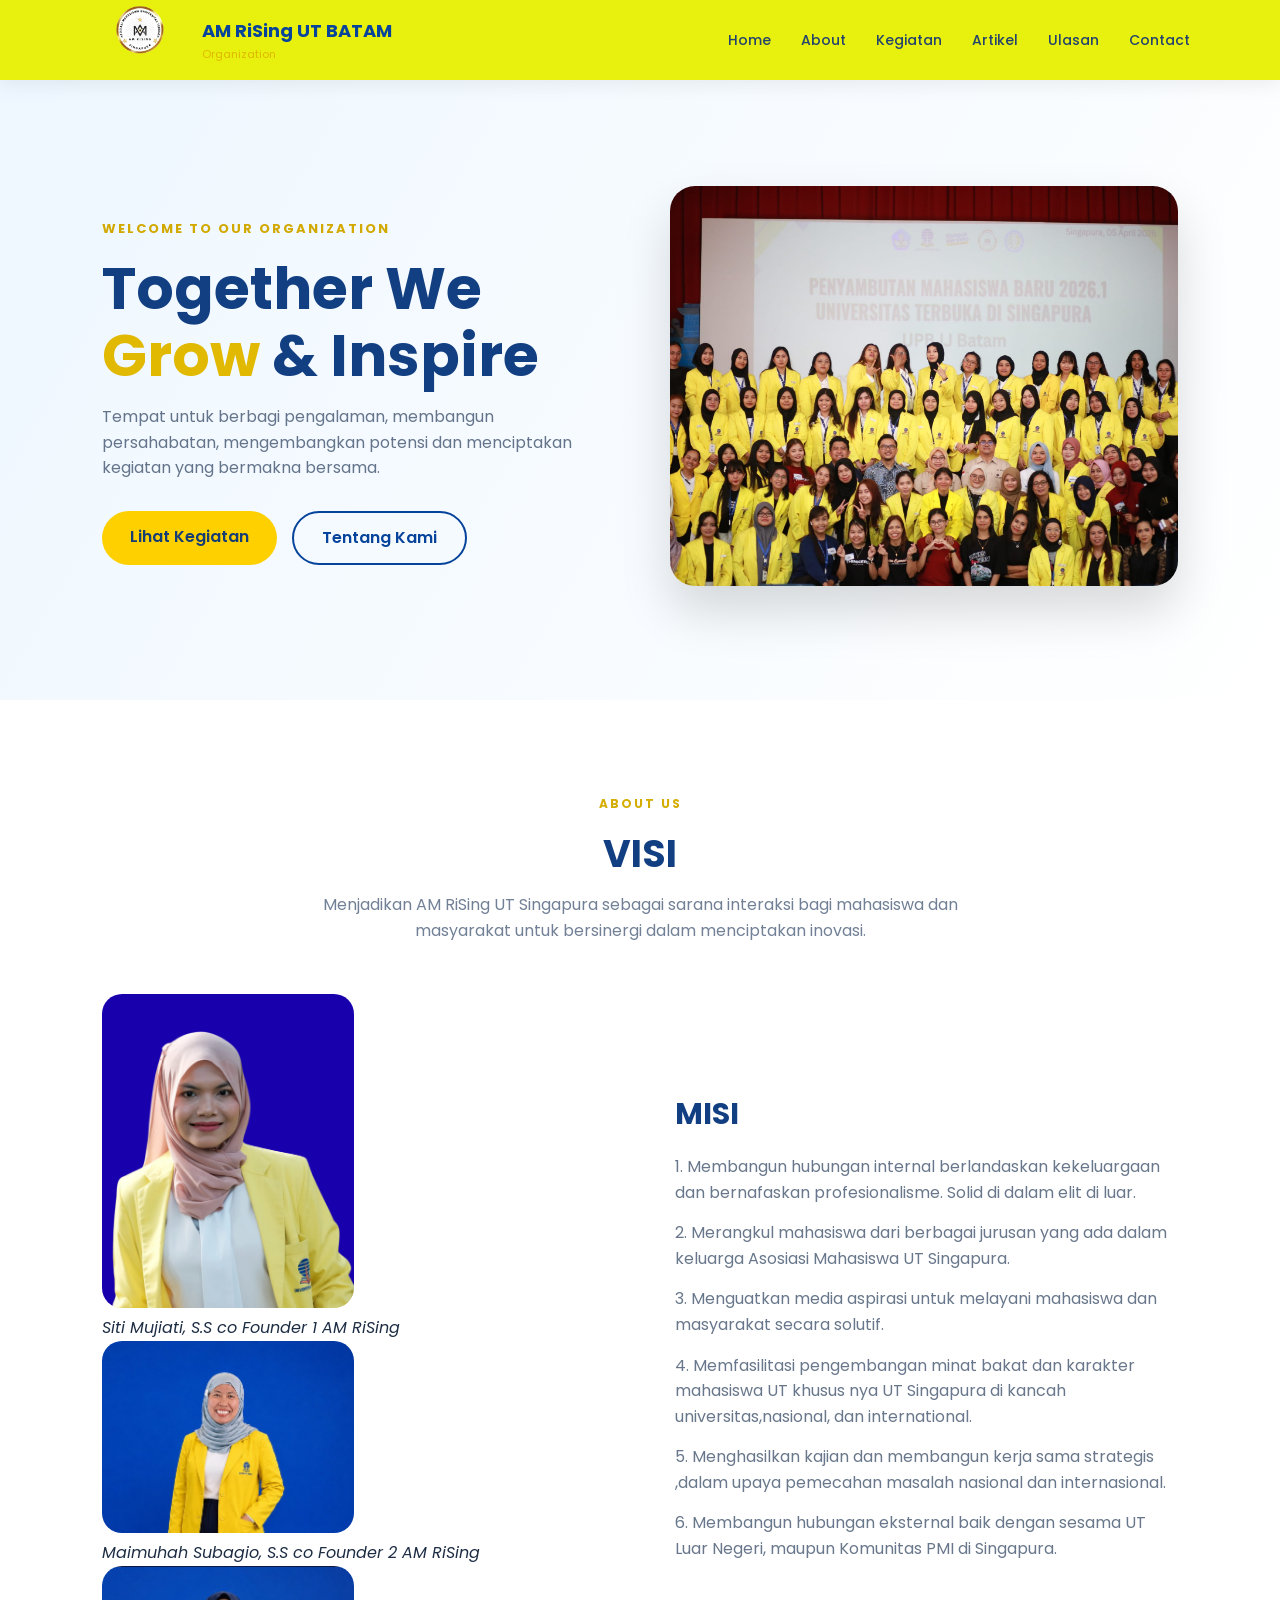
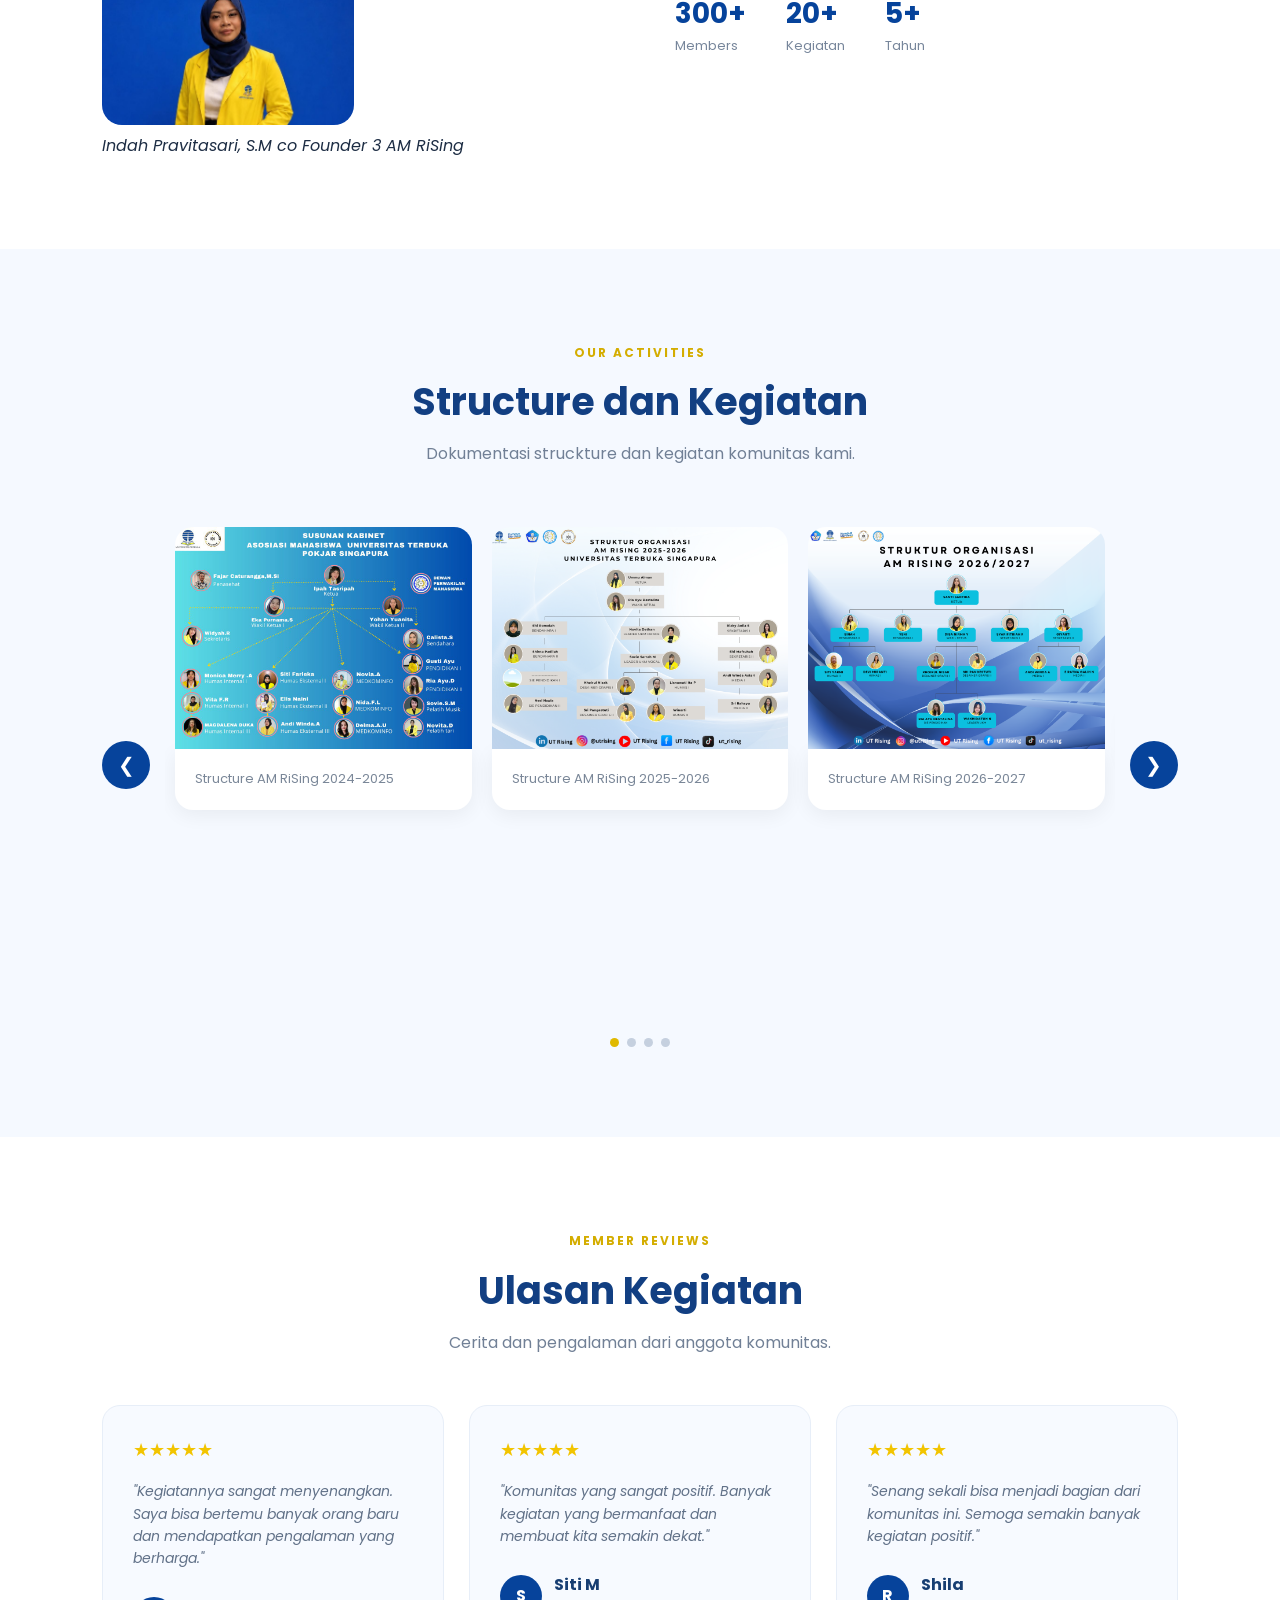
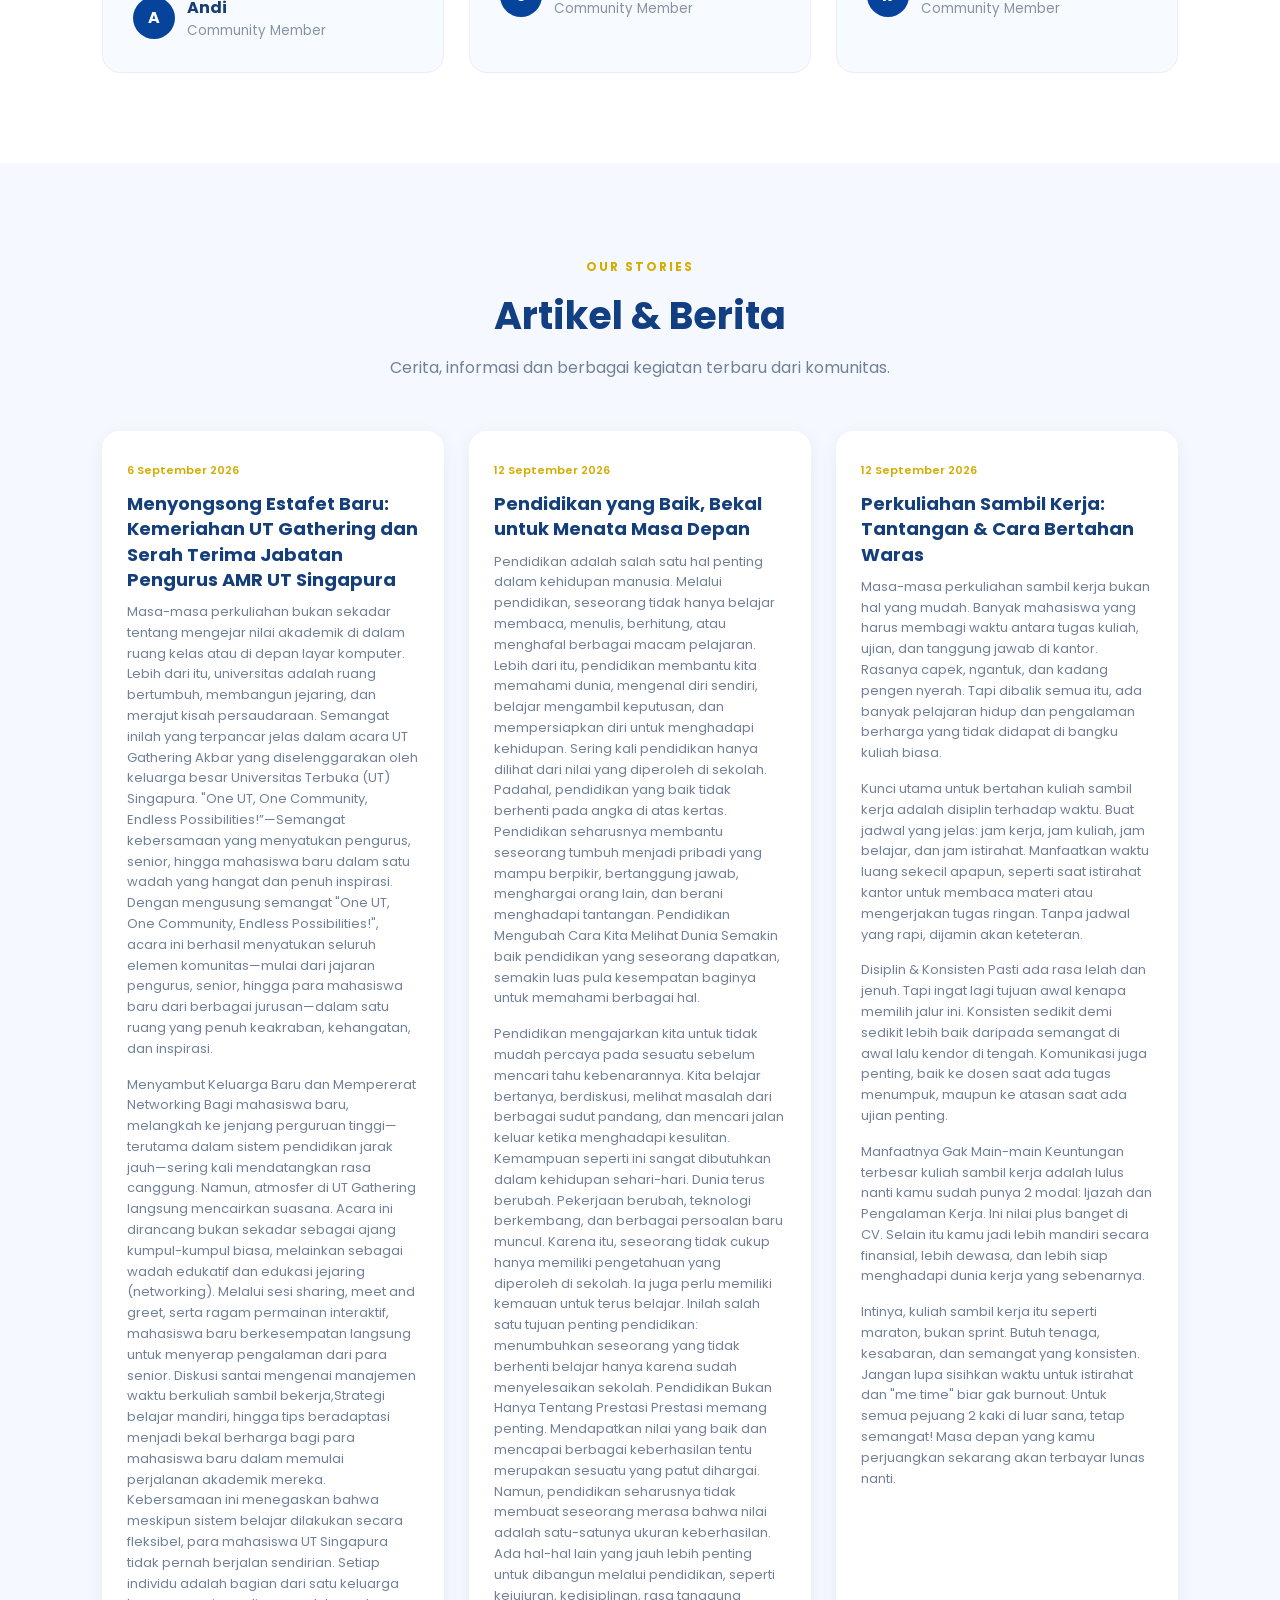
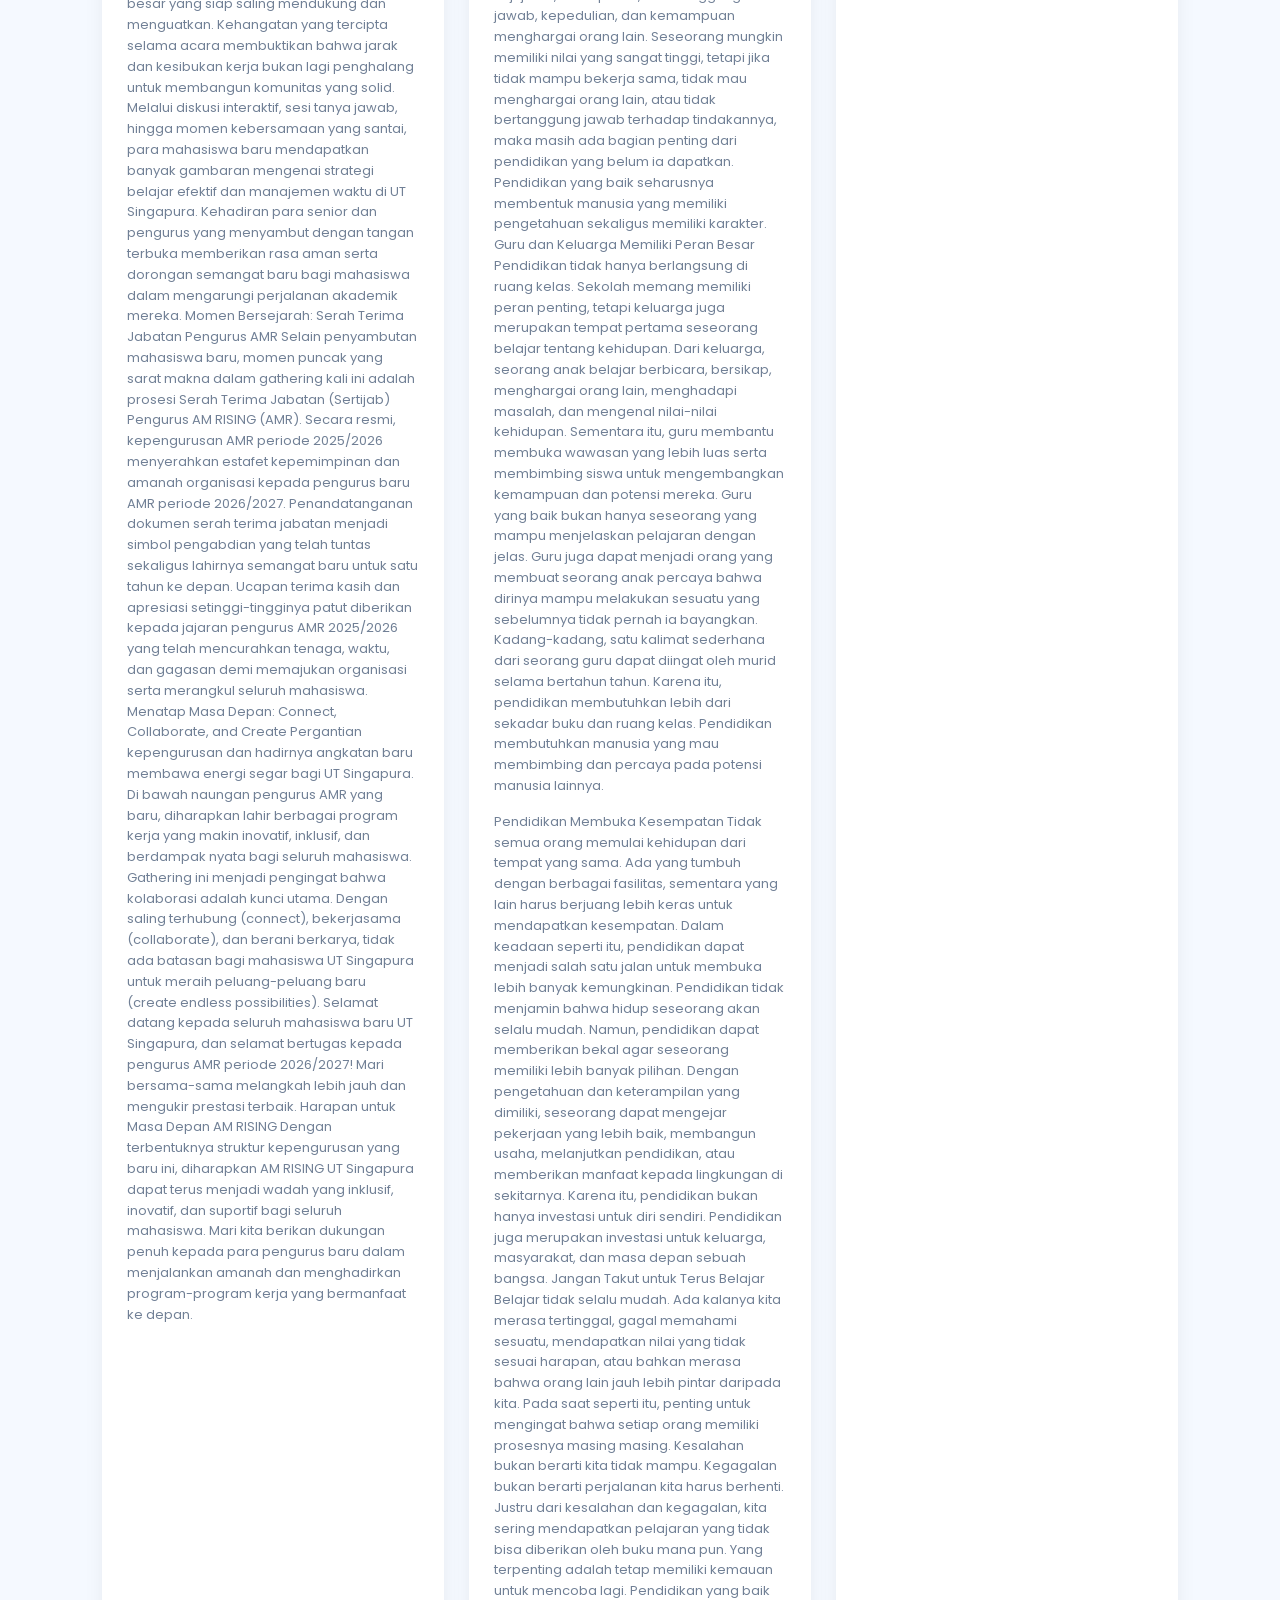
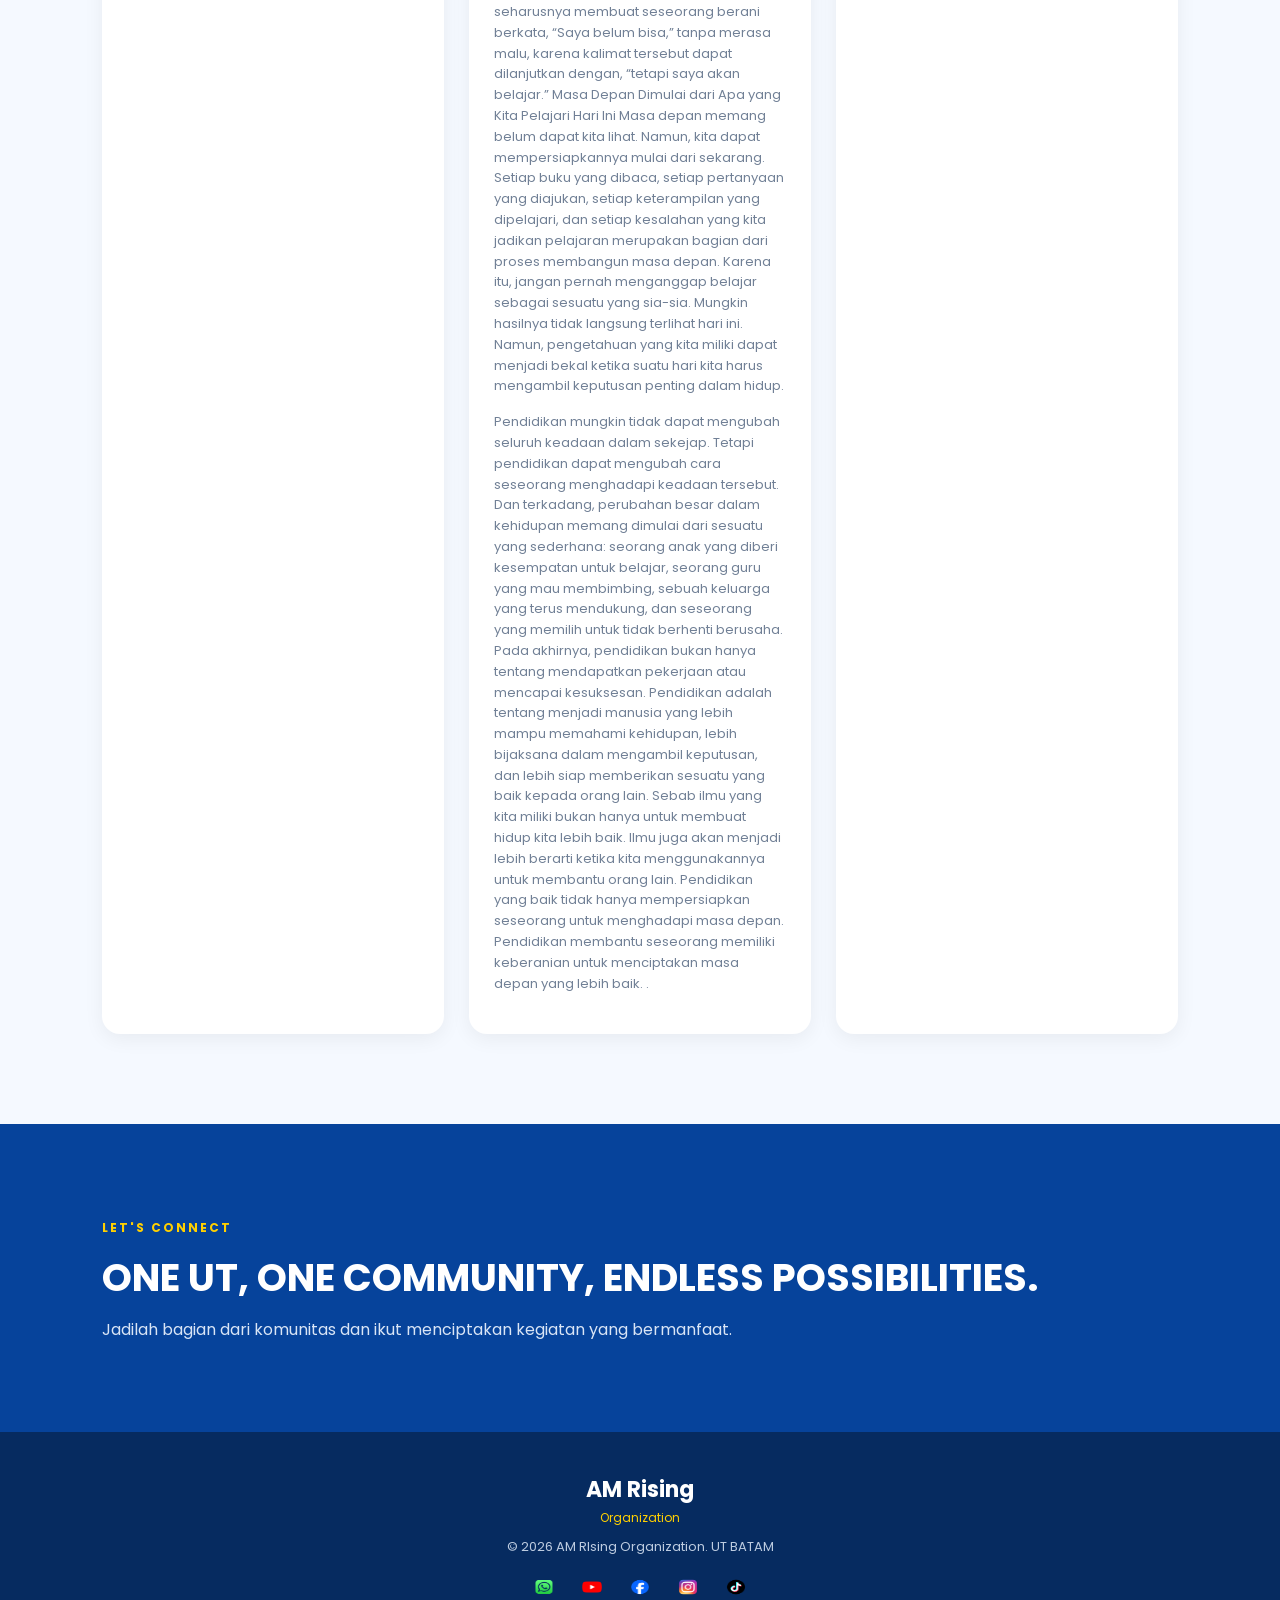
==== commit 8dcb2fb4: "Add files via upload" ====
--- a/index.html
+++ b/index.html
@@ -130,7 +130,7 @@
             <h2>VISI</h2>
 
             <p>
-                Menjadikan AM RiSing UT Singapura sebagai sarana interaksi bagi mahasiswa dsn masyarakat untuk bersinergi dalam menciptakan inovasi.
+                Menjadikan AM RiSing UT Singapura sebagai sarana interaksi bagi mahasiswa dan masyarakat untuk bersinergi dalam menciptakan inovasi.
             </p>
         </div>
         <div class="about-content">
@@ -163,7 +163,7 @@
                 </h3>
 
                 <p>
-                    1. Membangun hubunhgan internal berlandaskan kekeluargaan dan bernafaskan profesionalisme. Solid di dalam elit di luar.
+                    1. Membangun hubungan internal berlandaskan kekeluargaan dan bernafaskan profesionalisme. Solid di dalam elit di luar.
                 </p>
 
                 <p>
@@ -557,7 +557,19 @@
                     </h3>
 
                     <p>
-                        Pendidikan adalah salah satu hal penting dalam kehidupan manusia. Melalui pendidikan, seseorang tidak hanya belajar membaca, menulis, berhitung, atau menghafal berbagai macam pelajaran. Lebih dari itu, pendidikan membantu kita memahami dunia, mengenal diri sendiri, belajar mengambil keputusan, dan mempersiapkan diri untuk menghadapi kehidupan. Sering kali pendidikan hanya dilihat dari nilai yang diperoleh di sekolah. Padahal, pendidikan yang baik tidak berhenti pada angka di atas kertas. Pendidikan seharusnya membantu seseorang tumbuh menjadi pribadi yang mampu berpikir, bertanggung jawab, menghargai orang lain, dan berani menghadapi tantangan. Pendidikan Mengubah Cara Kita Melihat Dunia Semakin baik pendidikan yang seseorang dapatkan, semakin luas pula kesempatan baginya untuk memahami berbagai hal. Pendidikan mengajarkan kita untuk tidak mudah percaya pada sesuatu sebelum mencari tahu kebenarannya. Kita belajar bertanya, berdiskusi, melihat masalah dari berbagai sudut pandang, dan mencari jalan keluar ketika menghadapi kesulitan. Kemampuan seperti ini sangat dibutuhkan dalam kehidupan sehari-hari. Dunia terus berubah. Pekerjaan berubah, teknologi berkembang, dan berbagai persoalan baru muncul. Karena itu, seseorang tidak cukup hanya memiliki pengetahuan yang diperoleh di sekolah. Ia juga perlu memiliki kemauan untuk terus belajar. Inilah salah satu tujuan penting pendidikan: menumbuhkan seseorang yang tidak berhenti belajar hanya karena sudah menyelesaikan sekolah. Pendidikan Bukan Hanya Tentang Prestasi Prestasi memang penting. Mendapatkan nilai yang baik dan mencapai berbagai keberhasilan tentu merupakan sesuatu yang patut dihargai. Namun, pendidikan seharusnya tidak membuat seseorang merasa bahwa nilai adalah satu-satunya ukuran keberhasilan. Ada hal-hal lain yang jauh lebih penting untuk dibangun melalui pendidikan, seperti kejujuran, kedisiplinan, rasa tanggung jawab, kepedulian, dan kemampuan menghargai orang lain. Seseorang mungkin memiliki nilai yang sangat tinggi, tetapi jika tidak mampu bekerja sama, tidak mau menghargai orang lain, atau tidak bertanggung jawab terhadap tindakannya, maka masih ada bagian penting dari pendidikan yang belum ia dapatkan. Pendidikan yang baik seharusnya membentuk manusia yang memiliki pengetahuan sekaligus memiliki karakter. Guru dan Keluarga Memiliki Peran Besar Pendidikan tidak hanya berlangsung di ruang kelas. Sekolah memang memiliki peran penting, tetapi keluarga juga merupakan tempat pertama seseorang belajar tentang kehidupan. Dari keluarga, seorang anak belajar berbicara, bersikap, menghargai orang lain, menghadapi masalah, dan mengenal nilai-nilai kehidupan. Sementara itu, guru membantu membuka wawasan yang lebih luas serta membimbing siswa untuk mengembangkan kemampuan dan potensi mereka. Guru yang baik bukan hanya seseorang yang mampu menjelaskan pelajaran dengan jelas. Guru juga dapat menjadi orang yang membuat seorang anak percaya bahwa dirinya mampu melakukan sesuatu yang sebelumnya tidak pernah ia bayangkan. Kadang-kadang, satu kalimat sederhana dari seorang guru dapat diingat oleh murid selama bertahun tahun. Karena itu, pendidikan membutuhkan lebih dari sekadar buku dan ruang kelas. Pendidikan membutuhkan manusia yang mau membimbing dan percaya pada potensi manusia lainnya. Pendidikan Membuka Kesempatan Tidak semua orang memulai kehidupan dari tempat yang sama. Ada yang tumbuh dengan berbagai fasilitas, sementara yang lain harus berjuang lebih keras untuk mendapatkan kesempatan. Dalam keadaan seperti itu, pendidikan dapat menjadi salah satu jalan untuk membuka lebih banyak kemungkinan. Pendidikan tidak menjamin bahwa hidup seseorang akan selalu mudah. Namun, pendidikan dapat memberikan bekal agar seseorang memiliki lebih banyak pilihan. Dengan pengetahuan dan keterampilan yang dimiliki, seseorang dapat mengejar pekerjaan yang lebih baik, membangun usaha, melanjutkan pendidikan, atau memberikan manfaat kepada lingkungan di sekitarnya. Karena itu, pendidikan bukan hanya investasi untuk diri sendiri. Pendidikan juga merupakan investasi untuk keluarga, masyarakat, dan masa depan sebuah bangsa. Jangan Takut untuk Terus Belajar Belajar tidak selalu mudah. Ada kalanya kita merasa tertinggal, gagal memahami sesuatu, mendapatkan nilai yang tidak sesuai harapan, atau bahkan merasa bahwa orang lain jauh lebih pintar daripada kita. Pada saat seperti itu, penting untuk mengingat bahwa setiap orang memiliki prosesnya masing masing. Kesalahan bukan berarti kita tidak mampu. Kegagalan bukan berarti perjalanan kita harus berhenti. Justru dari kesalahan dan kegagalan, kita sering mendapatkan pelajaran yang tidak bisa diberikan oleh buku mana pun. Yang terpenting adalah tetap memiliki kemauan untuk mencoba lagi. Pendidikan yang baik seharusnya membuat seseorang berani berkata, “Saya belum bisa,” tanpa merasa malu, karena kalimat tersebut dapat dilanjutkan dengan, “tetapi saya akan belajar.” Masa Depan Dimulai dari Apa yang Kita Pelajari Hari Ini Masa depan memang belum dapat kita lihat. Namun, kita dapat mempersiapkannya mulai dari sekarang. Setiap buku yang dibaca, setiap pertanyaan yang diajukan, setiap keterampilan yang dipelajari, dan setiap kesalahan yang kita jadikan pelajaran merupakan bagian dari proses membangun masa depan. Karena itu, jangan pernah menganggap belajar sebagai sesuatu yang sia-sia. Mungkin hasilnya tidak langsung terlihat hari ini. Namun, pengetahuan yang kita miliki dapat menjadi bekal ketika suatu hari kita harus mengambil keputusan penting dalam hidup. Pendidikan mungkin tidak dapat mengubah seluruh keadaan dalam sekejap. Tetapi pendidikan dapat mengubah cara seseorang menghadapi keadaan tersebut. Dan terkadang, perubahan besar dalam kehidupan memang dimulai dari sesuatu yang sederhana: seorang anak yang diberi kesempatan untuk belajar, seorang guru yang mau membimbing, sebuah keluarga yang terus mendukung, dan seseorang yang memilih untuk tidak berhenti berusaha. Pada akhirnya, pendidikan bukan hanya tentang mendapatkan pekerjaan atau mencapai kesuksesan. Pendidikan adalah tentang menjadi manusia yang lebih mampu memahami kehidupan, lebih bijaksana dalam mengambil keputusan, dan lebih siap memberikan sesuatu yang baik kepada orang lain. Sebab ilmu yang kita miliki bukan hanya untuk membuat hidup kita lebih baik. Ilmu juga akan menjadi lebih berarti ketika kita menggunakannya untuk membantu orang lain. Pendidikan yang baik tidak hanya mempersiapkan seseorang untuk menghadapi masa depan. Pendidikan membantu seseorang memiliki keberanian untuk menciptakan masa depan yang lebih baik. .
+                        Pendidikan adalah salah satu hal penting dalam kehidupan manusia. Melalui pendidikan, seseorang tidak hanya belajar membaca, menulis, berhitung, atau menghafal berbagai macam pelajaran. Lebih dari itu, pendidikan membantu kita memahami dunia, mengenal diri sendiri, belajar mengambil keputusan, dan mempersiapkan diri untuk menghadapi kehidupan. Sering kali pendidikan hanya dilihat dari nilai yang diperoleh di sekolah. Padahal, pendidikan yang baik tidak berhenti pada angka di atas kertas. Pendidikan seharusnya membantu seseorang tumbuh menjadi pribadi yang mampu berpikir, bertanggung jawab, menghargai orang lain, dan berani menghadapi tantangan. Pendidikan Mengubah Cara Kita Melihat Dunia Semakin baik pendidikan yang seseorang dapatkan, semakin luas pula kesempatan baginya untuk memahami berbagai hal.
+                    </p>
+
+                    <p>
+                         Pendidikan mengajarkan kita untuk tidak mudah percaya pada sesuatu sebelum mencari tahu kebenarannya. Kita belajar bertanya, berdiskusi, melihat masalah dari berbagai sudut pandang, dan mencari jalan keluar ketika menghadapi kesulitan. Kemampuan seperti ini sangat dibutuhkan dalam kehidupan sehari-hari. Dunia terus berubah. Pekerjaan berubah, teknologi berkembang, dan berbagai persoalan baru muncul. Karena itu, seseorang tidak cukup hanya memiliki pengetahuan yang diperoleh di sekolah. Ia juga perlu memiliki kemauan untuk terus belajar. Inilah salah satu tujuan penting pendidikan: menumbuhkan seseorang yang tidak berhenti belajar hanya karena sudah menyelesaikan sekolah. Pendidikan Bukan Hanya Tentang Prestasi Prestasi memang penting. Mendapatkan nilai yang baik dan mencapai berbagai keberhasilan tentu merupakan sesuatu yang patut dihargai. Namun, pendidikan seharusnya tidak membuat seseorang merasa bahwa nilai adalah satu-satunya ukuran keberhasilan. Ada hal-hal lain yang jauh lebih penting untuk dibangun melalui pendidikan, seperti kejujuran, kedisiplinan, rasa tanggung jawab, kepedulian, dan kemampuan menghargai orang lain. Seseorang mungkin memiliki nilai yang sangat tinggi, tetapi jika tidak mampu bekerja sama, tidak mau menghargai orang lain, atau tidak bertanggung jawab terhadap tindakannya, maka masih ada bagian penting dari pendidikan yang belum ia dapatkan. Pendidikan yang baik seharusnya membentuk manusia yang memiliki pengetahuan sekaligus memiliki karakter. Guru dan Keluarga Memiliki Peran Besar Pendidikan tidak hanya berlangsung di ruang kelas. Sekolah memang memiliki peran penting, tetapi keluarga juga merupakan tempat pertama seseorang belajar tentang kehidupan. Dari keluarga, seorang anak belajar berbicara, bersikap, menghargai orang lain, menghadapi masalah, dan mengenal nilai-nilai kehidupan. Sementara itu, guru membantu membuka wawasan yang lebih luas serta membimbing siswa untuk mengembangkan kemampuan dan potensi mereka. Guru yang baik bukan hanya seseorang yang mampu menjelaskan pelajaran dengan jelas. Guru juga dapat menjadi orang yang membuat seorang anak percaya bahwa dirinya mampu melakukan sesuatu yang sebelumnya tidak pernah ia bayangkan. Kadang-kadang, satu kalimat sederhana dari seorang guru dapat diingat oleh murid selama bertahun tahun. Karena itu, pendidikan membutuhkan lebih dari sekadar buku dan ruang kelas. Pendidikan membutuhkan manusia yang mau membimbing dan percaya pada potensi manusia lainnya.
+                     </p> 
+                     
+                     <p>
+                         Pendidikan Membuka Kesempatan Tidak semua orang memulai kehidupan dari tempat yang sama. Ada yang tumbuh dengan berbagai fasilitas, sementara yang lain harus berjuang lebih keras untuk mendapatkan kesempatan. Dalam keadaan seperti itu, pendidikan dapat menjadi salah satu jalan untuk membuka lebih banyak kemungkinan. Pendidikan tidak menjamin bahwa hidup seseorang akan selalu mudah. Namun, pendidikan dapat memberikan bekal agar seseorang memiliki lebih banyak pilihan. Dengan pengetahuan dan keterampilan yang dimiliki, seseorang dapat mengejar pekerjaan yang lebih baik, membangun usaha, melanjutkan pendidikan, atau memberikan manfaat kepada lingkungan di sekitarnya. Karena itu, pendidikan bukan hanya investasi untuk diri sendiri. Pendidikan juga merupakan investasi untuk keluarga, masyarakat, dan masa depan sebuah bangsa. Jangan Takut untuk Terus Belajar Belajar tidak selalu mudah. Ada kalanya kita merasa tertinggal, gagal memahami sesuatu, mendapatkan nilai yang tidak sesuai harapan, atau bahkan merasa bahwa orang lain jauh lebih pintar daripada kita. Pada saat seperti itu, penting untuk mengingat bahwa setiap orang memiliki prosesnya masing masing. Kesalahan bukan berarti kita tidak mampu. Kegagalan bukan berarti perjalanan kita harus berhenti. Justru dari kesalahan dan kegagalan, kita sering mendapatkan pelajaran yang tidak bisa diberikan oleh buku mana pun. Yang terpenting adalah tetap memiliki kemauan untuk mencoba lagi. Pendidikan yang baik seharusnya membuat seseorang berani berkata, “Saya belum bisa,” tanpa merasa malu, karena kalimat tersebut dapat dilanjutkan dengan, “tetapi saya akan belajar.” Masa Depan Dimulai dari Apa yang Kita Pelajari Hari Ini Masa depan memang belum dapat kita lihat. Namun, kita dapat mempersiapkannya mulai dari sekarang. Setiap buku yang dibaca, setiap pertanyaan yang diajukan, setiap keterampilan yang dipelajari, dan setiap kesalahan yang kita jadikan pelajaran merupakan bagian dari proses membangun masa depan. Karena itu, jangan pernah menganggap belajar sebagai sesuatu yang sia-sia. Mungkin hasilnya tidak langsung terlihat hari ini. Namun, pengetahuan yang kita miliki dapat menjadi bekal ketika suatu hari kita harus mengambil keputusan penting dalam hidup.
+                      </p>   
+
+                      <p>
+                         Pendidikan mungkin tidak dapat mengubah seluruh keadaan dalam sekejap. Tetapi pendidikan dapat mengubah cara seseorang menghadapi keadaan tersebut. Dan terkadang, perubahan besar dalam kehidupan memang dimulai dari sesuatu yang sederhana: seorang anak yang diberi kesempatan untuk belajar, seorang guru yang mau membimbing, sebuah keluarga yang terus mendukung, dan seseorang yang memilih untuk tidak berhenti berusaha. Pada akhirnya, pendidikan bukan hanya tentang mendapatkan pekerjaan atau mencapai kesuksesan. Pendidikan adalah tentang menjadi manusia yang lebih mampu memahami kehidupan, lebih bijaksana dalam mengambil keputusan, dan lebih siap memberikan sesuatu yang baik kepada orang lain. Sebab ilmu yang kita miliki bukan hanya untuk membuat hidup kita lebih baik. Ilmu juga akan menjadi lebih berarti ketika kita menggunakannya untuk membantu orang lain. Pendidikan yang baik tidak hanya mempersiapkan seseorang untuk menghadapi masa depan. Pendidikan membantu seseorang memiliki keberanian untuk menciptakan masa depan yang lebih baik. .
                     </p>
 
                 </div>
@@ -636,13 +648,6 @@
 
         </div>
 
-
-        <a href="bemutsingapura@gmail.com"
-            class="button white-button">
-
-            Hubungi Kami
-
-        </a>
 
     </section>
 
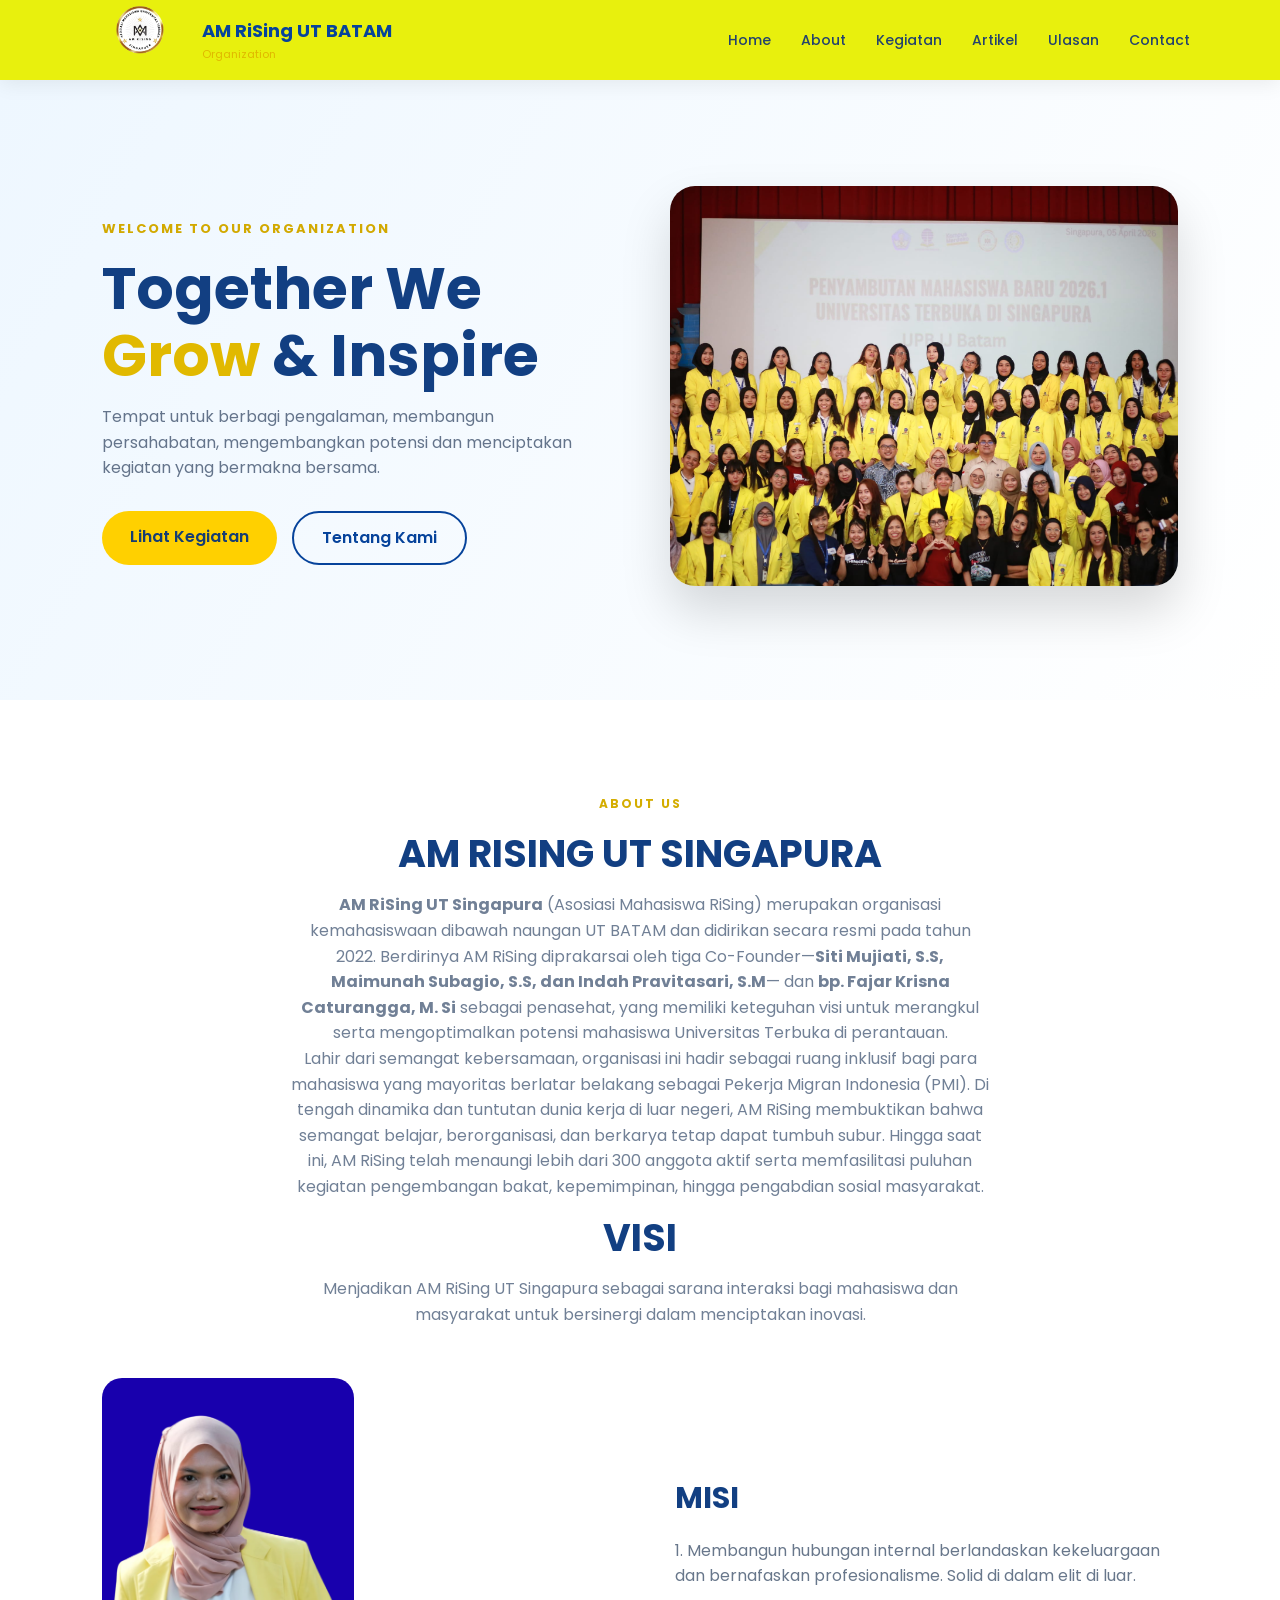
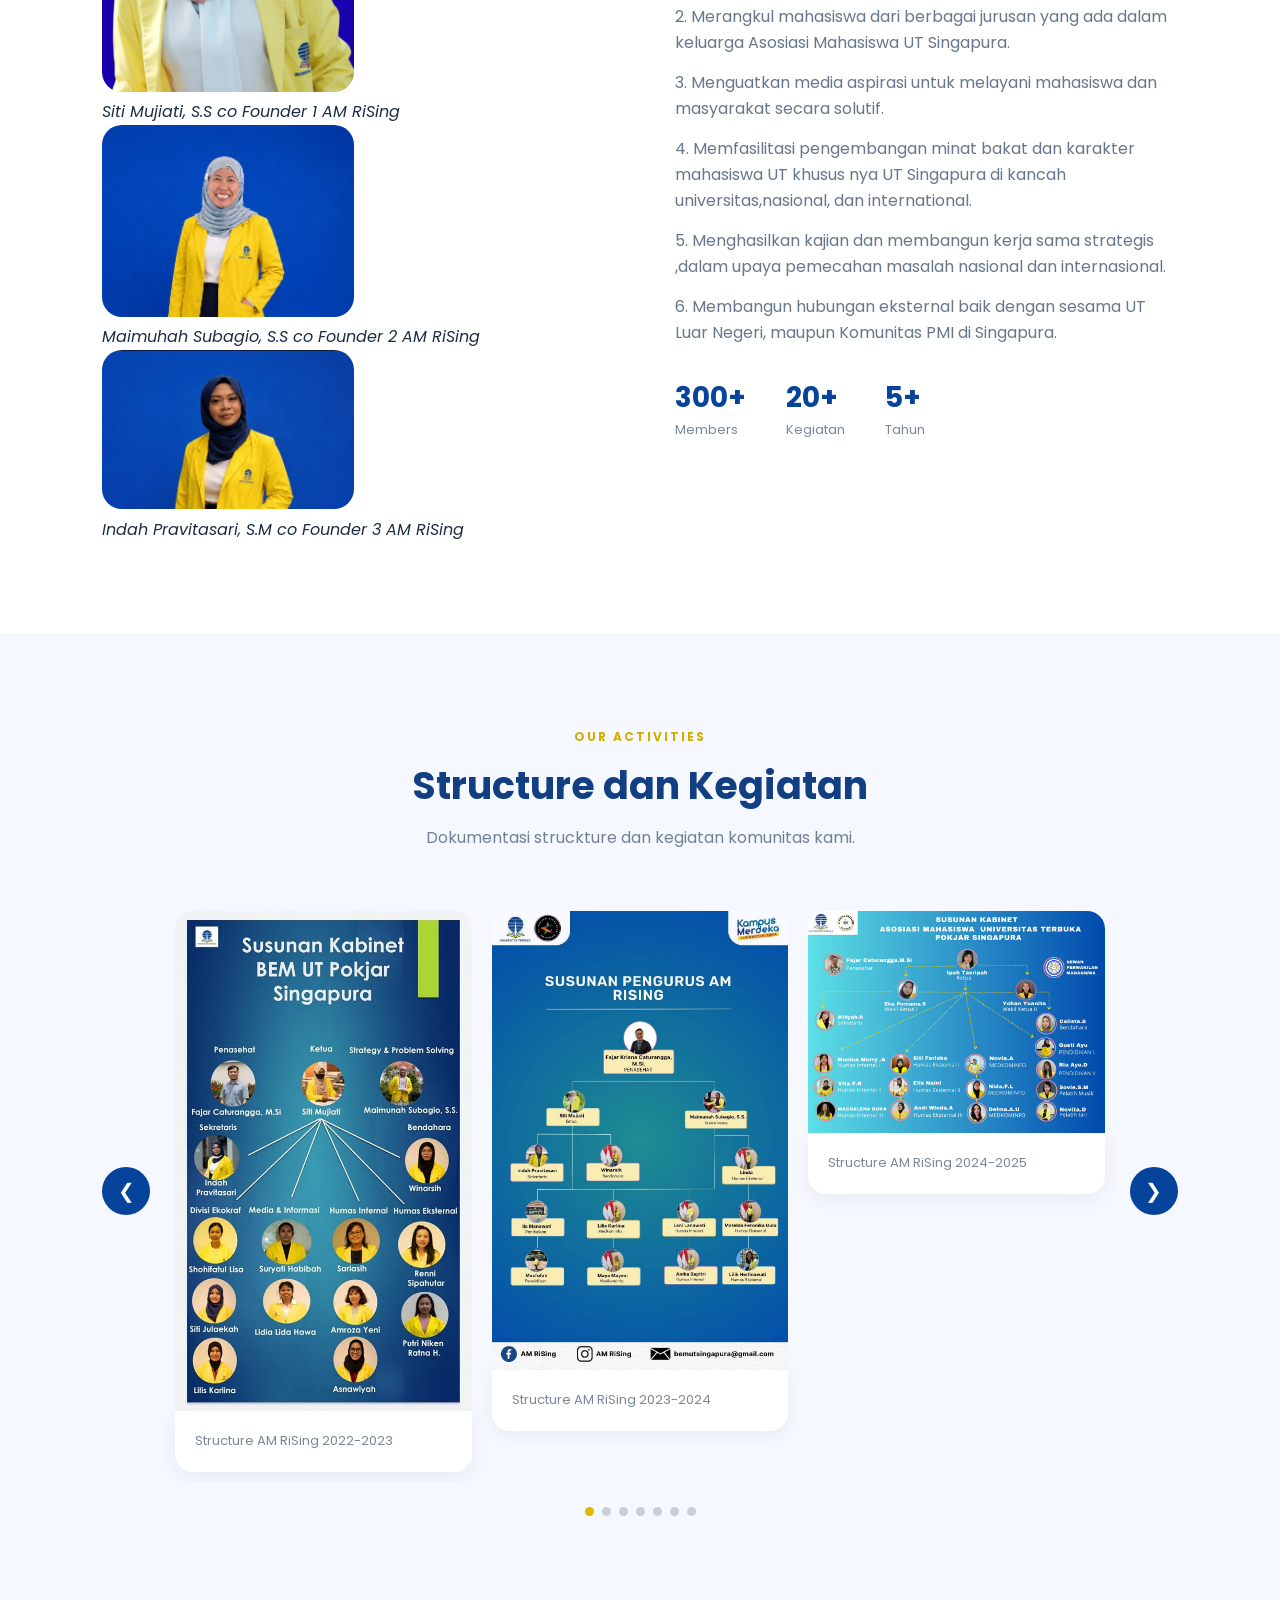
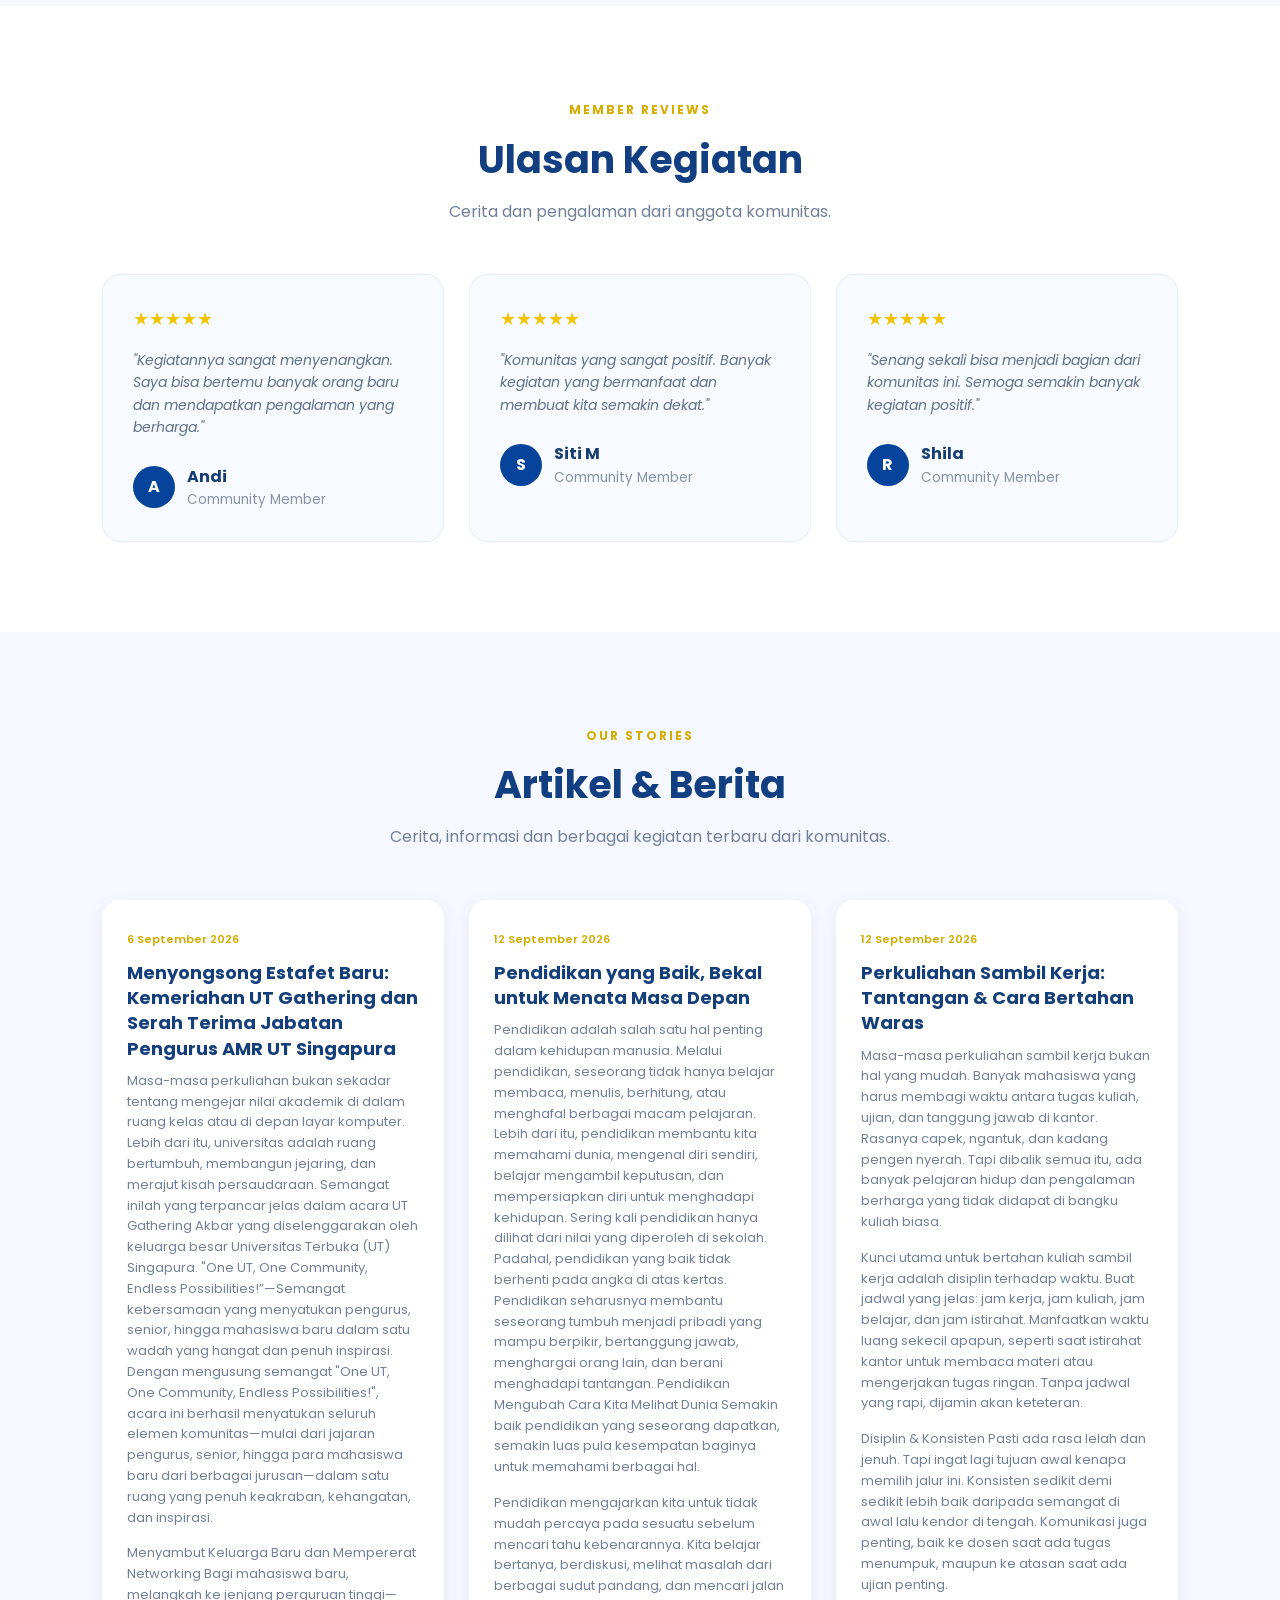
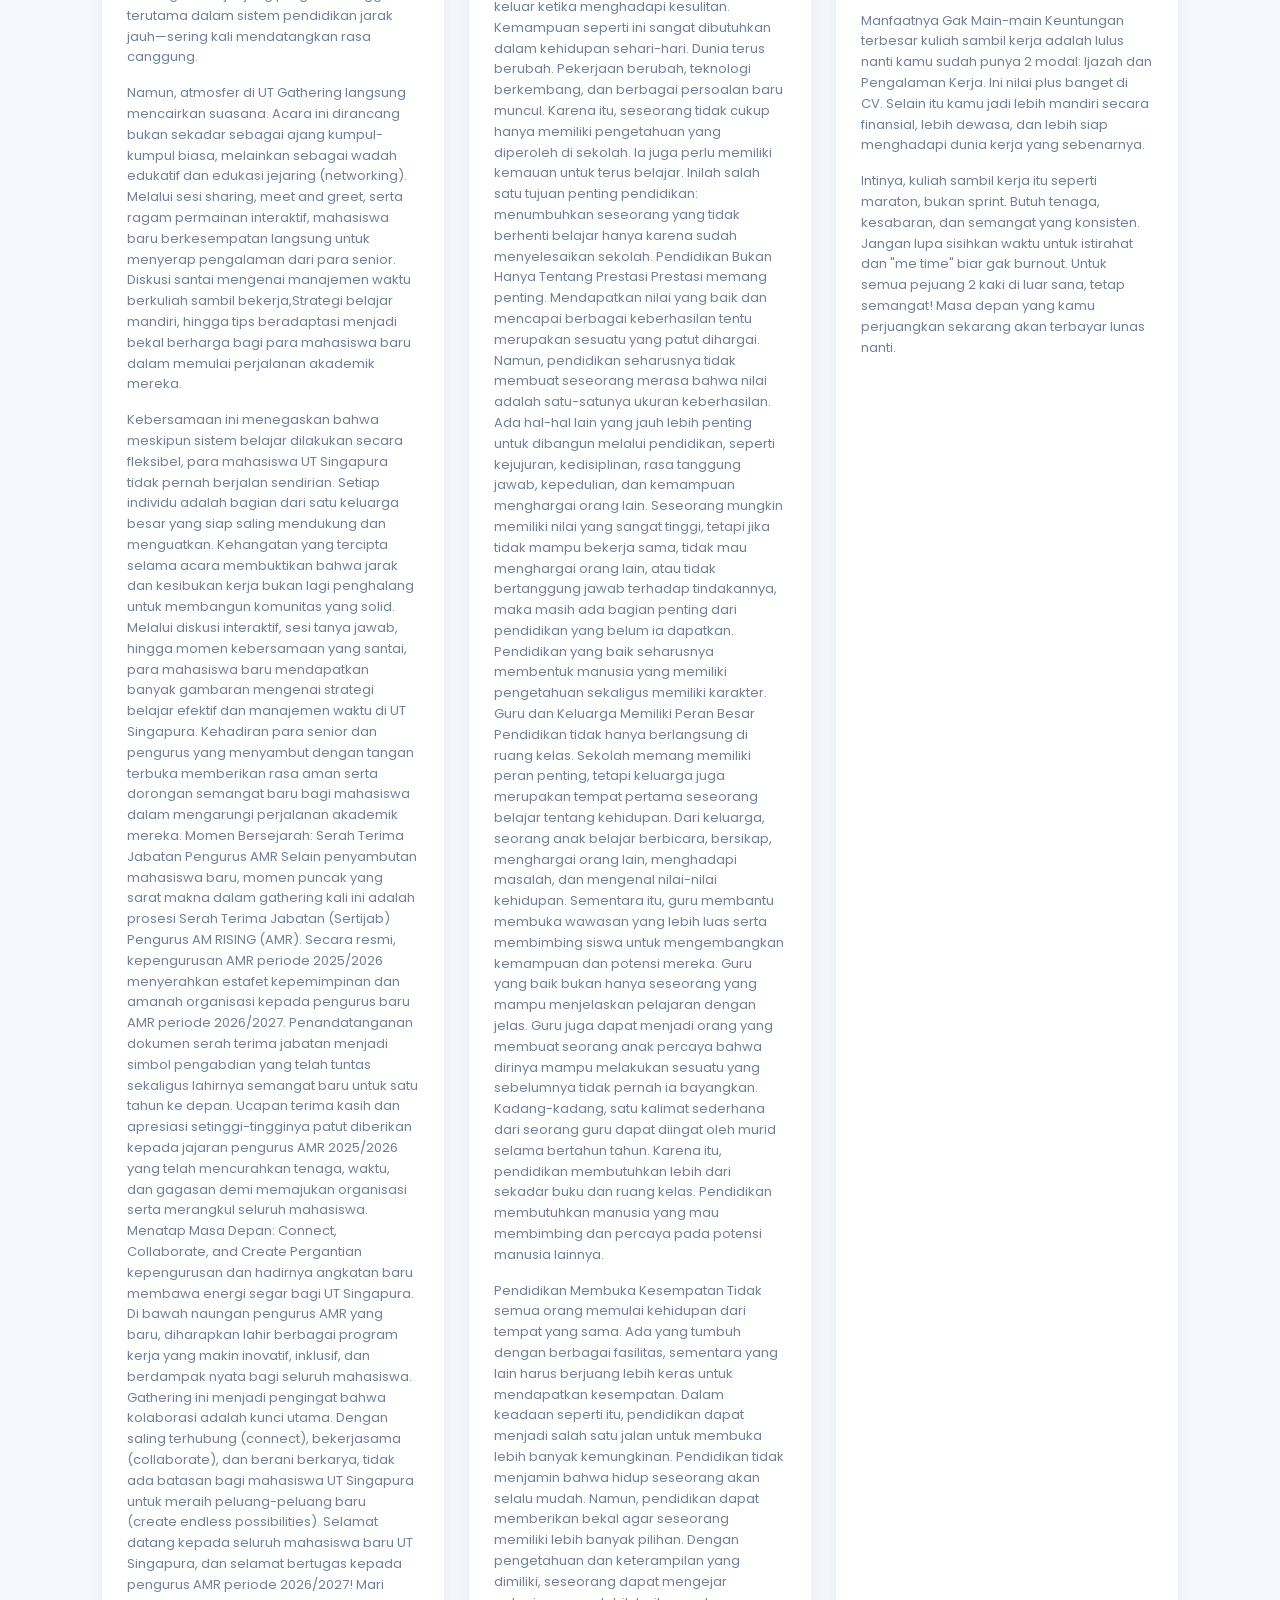
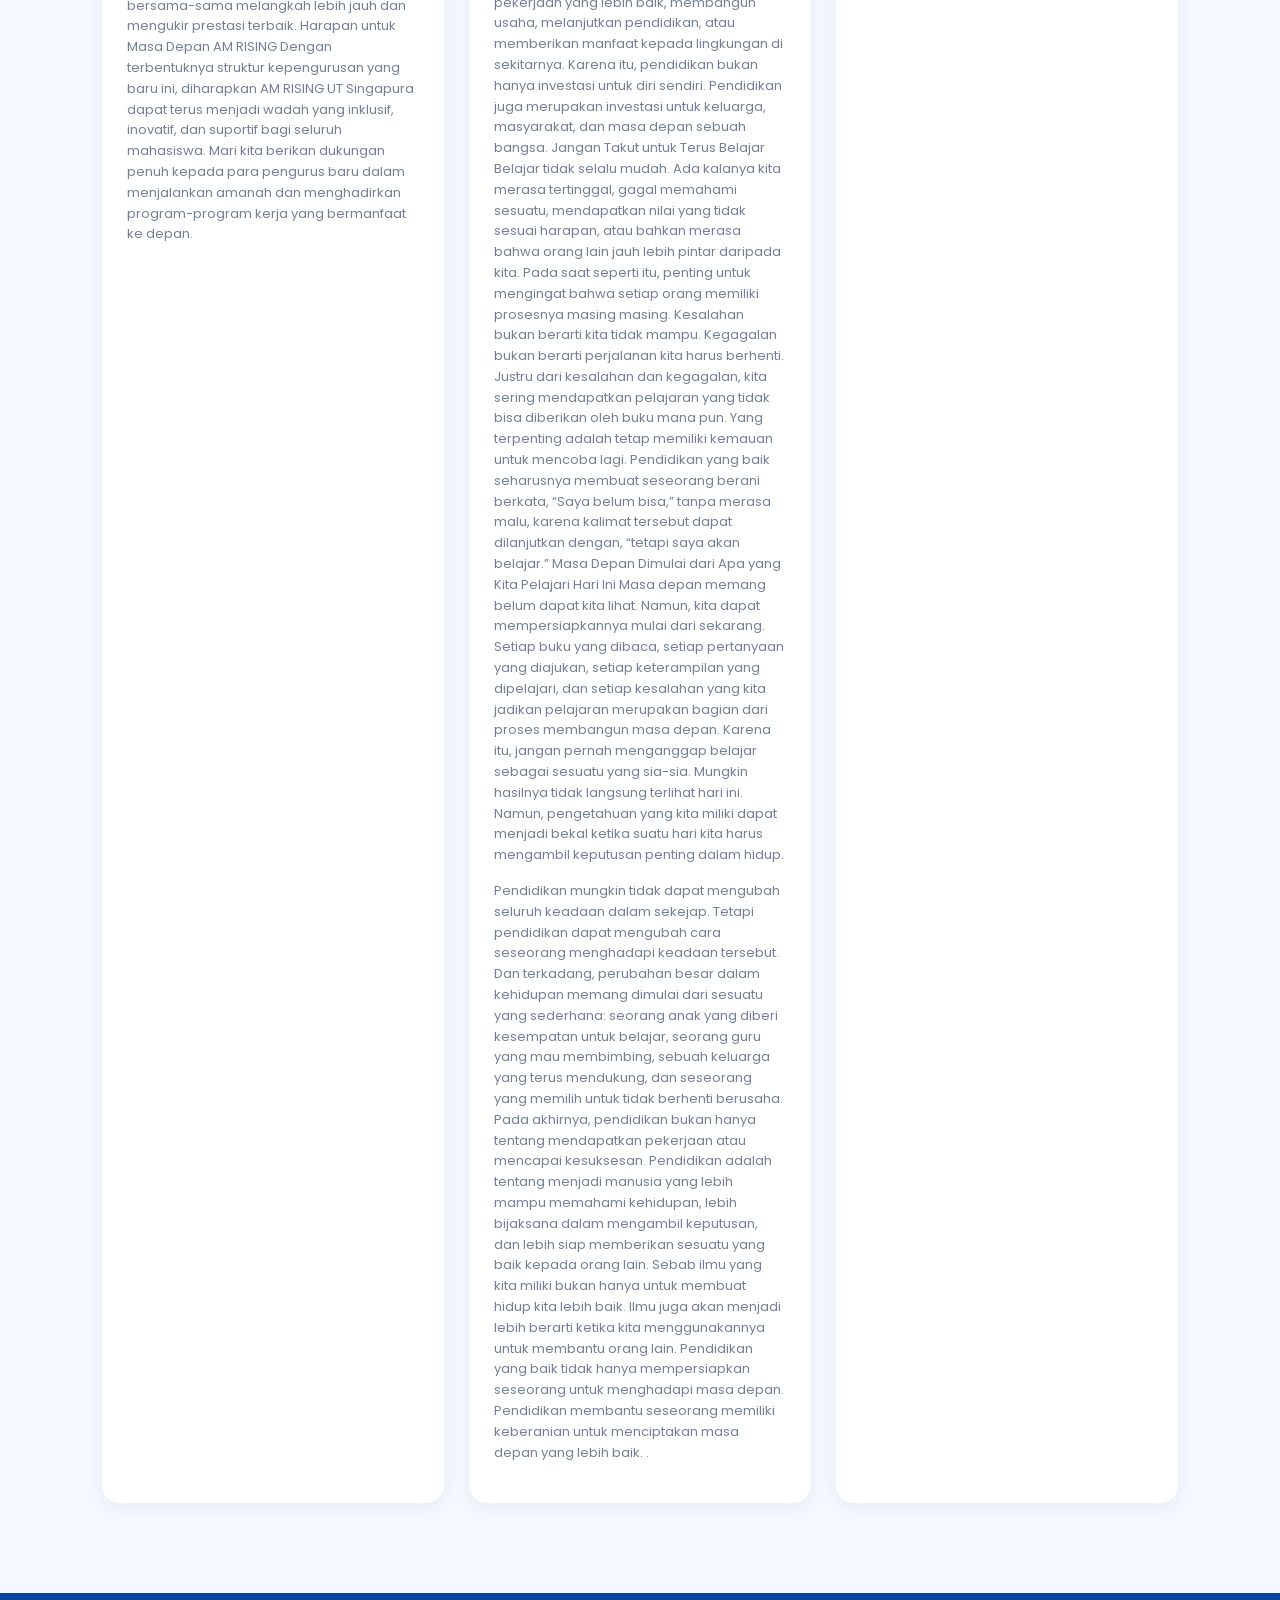
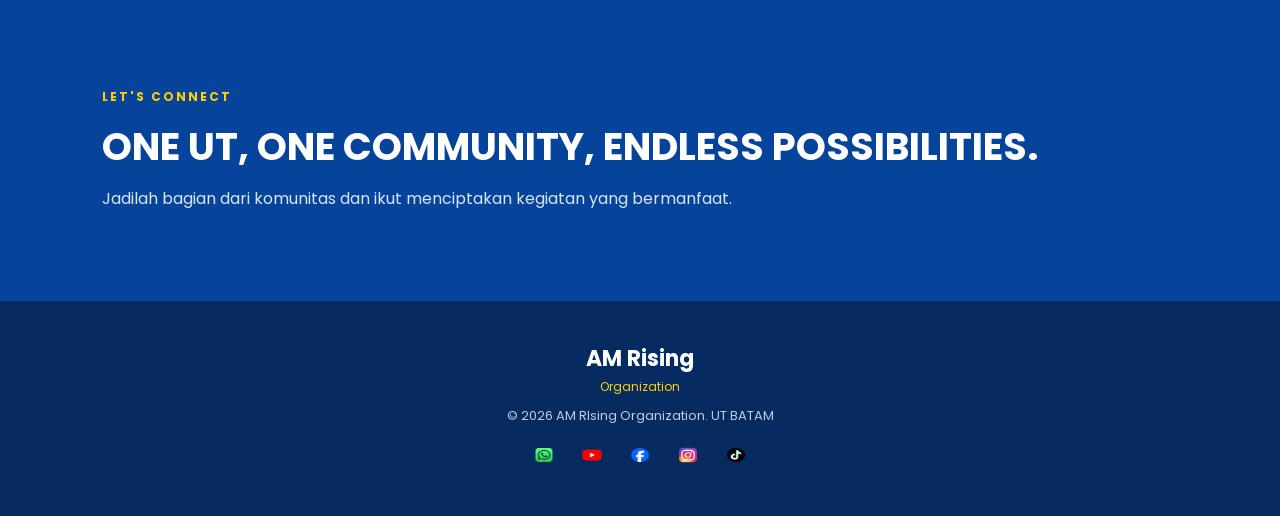
==== commit a7a2f63c: "Add files via upload" ====
--- a/index.html
+++ b/index.html
@@ -121,11 +121,17 @@
          ABOUT
     ========================== -->
 
-    <section class="about section" id="about">
+     <section class="about section" id="about">
 
         <div class="section-title">
 
             <span>ABOUT US</span>
+
+            <h2>AM RISING UT SINGAPURA</h2>
+
+            <p><b>AM RiSing UT Singapura</b> (Asosiasi Mahasiswa RiSing) merupakan organisasi kemahasiswaan dibawah naungan UT BATAM dan didirikan secara resmi pada tahun 2022. Berdirinya AM RiSing diprakarsai oleh tiga Co-Founder—<b>Siti Mujiati, S.S, Maimunah Subagio, S.S, dan Indah Pravitasari, S.M</b>— dan <b>bp. Fajar Krisna Caturangga, M. Si</b> sebagai penasehat, yang memiliki keteguhan visi untuk merangkul serta mengoptimalkan potensi mahasiswa Universitas Terbuka di perantauan.</p>
+
+            <p>Lahir dari semangat kebersamaan, organisasi ini hadir sebagai ruang inklusif bagi para mahasiswa yang mayoritas berlatar belakang sebagai Pekerja Migran Indonesia (PMI). Di tengah dinamika dan tuntutan dunia kerja di luar negeri, AM RiSing membuktikan bahwa semangat belajar, berorganisasi, dan berkarya tetap dapat tumbuh subur. Hingga saat ini, AM RiSing telah menaungi lebih dari 300 anggota aktif serta memfasilitasi puluhan kegiatan pengembangan bakat, kepemimpinan, hingga pengabdian sosial masyarakat.</p>
 
             <h2>VISI</h2>
 
@@ -214,6 +220,7 @@
 
 
 
+
     <!-- =========================
          GALERI KEGIATAN
     ========================== -->
@@ -244,8 +251,40 @@
 
                 <div class="gallery-track" id="galleryTrack">
 
-
-                    <!-- FOTO 1 -->
+                 <!-- FOTO 1 -->
+
+                    <div class="gallery-card">
+
+                        <img src="structure am 2022-2023.jpeg"
+                            alt="Kegiatan 1">
+
+                        <div class="gallery-info">
+
+                            <p>
+                                Structure AM RiSing 2022-2023
+                            </p>
+
+                        </div>
+
+                    </div>
+                    <!-- FOTO 2 -->
+
+                    <div class="gallery-card">
+
+                        <img src="structure am 2023-2024.jpeg"
+                            alt="Kegiatan 1">
+
+                        <div class="gallery-info">
+
+                            <p>
+                                Structure AM RiSing 2023-2024
+                            </p>
+
+                        </div>
+
+                    </div>
+
+                    <!-- FOTO 3 -->
 
                     <div class="gallery-card">
 
@@ -264,7 +303,7 @@
 
 
 
-                    <!-- FOTO 2 -->
+                    <!-- FOTO 4 -->
 
                     <div class="gallery-card">
 
@@ -284,7 +323,7 @@
 
 
 
-                    <!-- FOTO 3 -->
+                    <!-- FOTO 5 -->
 
                     <div class="gallery-card">
 
@@ -303,11 +342,11 @@
 
 
 
-                    <!-- FOTO 4 -->
+                    <!-- FOTO 6 -->
 
                     <div class="gallery-card">
 
-                        <img src="am.jpeg"
+                        <img src="foto am.jpeg"
                             alt="Kegiatan 4">
 
                         <div class="gallery-info">
@@ -322,7 +361,7 @@
 
 
 
-                    <!-- FOTO 5 -->
+                    <!-- FOTO 7 -->
 
                     <div class="gallery-card">
 
@@ -339,7 +378,7 @@
 
                     </div>
 
-                   <!--FOTO 6  -->
+                   <!--FOTO 8  -->
 
                    <div class="gallery-card">
 
@@ -355,6 +394,24 @@
                         </div>
 
                     </div>
+
+                    <!--FOTO 9  -->
+
+                   <div class="gallery-card">
+
+                        <img src="workshop with ingat indonesia.jpeg"
+                            alt="Kegiatan 5">
+
+                        <div class="gallery-info">
+
+                            <p>
+                               Kolaborasi workshop Word, Excel, dan Powerpoint bersama komunitas "Ingat Indonesia" di Singapura
+                            </p>
+
+                        </div>
+
+                    </div>
+
                 </div>
 
             </div>
@@ -529,12 +586,15 @@
                         Masa-masa perkuliahan bukan sekadar tentang mengejar nilai akademik di dalam ruang kelas atau di depan layar komputer. Lebih dari itu, universitas adalah ruang bertumbuh, membangun jejaring, dan merajut kisah persaudaraan. Semangat inilah yang terpancar jelas dalam acara UT Gathering Akbar yang diselenggarakan oleh keluarga besar Universitas Terbuka (UT) Singapura. "One UT, One Community, Endless Possibilities!”—Semangat kebersamaan yang menyatukan pengurus, senior, hingga mahasiswa baru dalam satu wadah yang hangat dan penuh inspirasi. Dengan mengusung semangat "One UT, One Community, Endless Possibilities!", acara ini berhasil menyatukan seluruh elemen komunitas—mulai dari jajaran pengurus, senior, hingga para mahasiswa baru dari berbagai jurusan—dalam satu ruang yang penuh keakraban, kehangatan, dan inspirasi. 
                     </p>
 
-                    <div class="more-text">
-
-                        <p>
-                            Menyambut Keluarga Baru dan Mempererat Networking Bagi mahasiswa baru, melangkah ke jenjang perguruan tinggi—terutama dalam sistem pendidikan jarak jauh—sering kali mendatangkan rasa canggung. Namun, atmosfer di UT Gathering langsung mencairkan suasana. Acara ini dirancang bukan sekadar sebagai ajang kumpul-kumpul biasa, melainkan sebagai wadah edukatif dan edukasi jejaring (networking). Melalui sesi sharing, meet and greet, serta ragam permainan interaktif, mahasiswa baru berkesempatan langsung untuk menyerap pengalaman dari para senior. Diskusi santai mengenai manajemen waktu berkuliah sambil bekerja,Strategi belajar mandiri, hingga tips beradaptasi menjadi bekal berharga bagi para mahasiswa baru dalam memulai perjalanan akademik mereka. Kebersamaan ini menegaskan bahwa meskipun sistem belajar dilakukan secara fleksibel, para mahasiswa UT Singapura tidak pernah berjalan sendirian.  Setiap individu adalah bagian dari satu keluarga besar yang siap saling mendukung dan menguatkan. Kehangatan yang tercipta selama acara membuktikan bahwa jarak dan kesibukan kerja bukan lagi penghalang untuk membangun komunitas yang solid. Melalui diskusi interaktif, sesi tanya jawab, hingga momen kebersamaan yang santai, para mahasiswa baru mendapatkan banyak gambaran mengenai strategi belajar efektif dan manajemen waktu di UT Singapura. Kehadiran para senior dan pengurus yang menyambut dengan tangan terbuka memberikan rasa aman serta dorongan semangat baru bagi mahasiswa dalam mengarungi perjalanan akademik mereka. Momen Bersejarah: Serah Terima Jabatan Pengurus AMR Selain penyambutan mahasiswa baru, momen puncak yang sarat makna dalam gathering kali ini adalah prosesi Serah Terima Jabatan (Sertijab) Pengurus AM RISING (AMR). Secara resmi, kepengurusan AMR periode 2025/2026 menyerahkan estafet kepemimpinan dan amanah organisasi kepada pengurus baru AMR periode 2026/2027. Penandatanganan dokumen serah terima jabatan menjadi simbol pengabdian yang telah tuntas sekaligus lahirnya semangat baru untuk satu tahun ke depan. Ucapan terima kasih dan apresiasi setinggi-tingginya patut diberikan kepada jajaran pengurus AMR 2025/2026 yang telah mencurahkan tenaga, waktu, dan gagasan demi memajukan organisasi serta merangkul seluruh mahasiswa.  Menatap Masa Depan: Connect, Collaborate, and Create Pergantian kepengurusan dan hadirnya angkatan baru membawa energi segar bagi UT Singapura. Di bawah naungan pengurus AMR yang baru, diharapkan lahir berbagai program kerja yang makin inovatif, inklusif, dan berdampak nyata bagi seluruh mahasiswa. Gathering ini menjadi pengingat bahwa kolaborasi adalah kunci utama. Dengan saling terhubung (connect), bekerjasama (collaborate), dan berani berkarya, tidak ada batasan bagi mahasiswa UT Singapura untuk meraih peluang-peluang baru (create endless possibilities). Selamat datang kepada seluruh mahasiswa baru UT Singapura, dan selamat bertugas kepada pengurus AMR periode 2026/2027! Mari bersama-sama melangkah lebih jauh dan mengukir prestasi terbaik. Harapan untuk Masa Depan AM RISING Dengan terbentuknya struktur kepengurusan yang baru ini, diharapkan AM RISING UT Singapura dapat terus menjadi wadah yang inklusif, inovatif, dan suportif bagi seluruh mahasiswa. Mari kita berikan dukungan penuh kepada para pengurus baru dalam menjalankan amanah dan menghadirkan program-program kerja yang bermanfaat ke depan. 
-                        </p>
-                    </div>
+                    <p>
+                            Menyambut Keluarga Baru dan Mempererat Networking Bagi mahasiswa baru, melangkah ke jenjang perguruan tinggi—terutama dalam sistem pendidikan jarak jauh—sering kali mendatangkan rasa canggung.</p> 
+                    </p>
+
+                    <p>
+                            Namun, atmosfer di UT Gathering langsung mencairkan suasana. Acara ini dirancang bukan sekadar sebagai ajang kumpul-kumpul biasa, melainkan sebagai wadah edukatif dan edukasi jejaring (networking). Melalui sesi sharing, meet and greet, serta ragam permainan interaktif, mahasiswa baru berkesempatan langsung untuk menyerap pengalaman dari para senior. Diskusi santai mengenai manajemen waktu berkuliah sambil bekerja,Strategi belajar mandiri, hingga tips beradaptasi menjadi bekal berharga bagi para mahasiswa baru dalam memulai perjalanan akademik mereka.</p>
+
+                    <p> Kebersamaan ini menegaskan bahwa meskipun sistem belajar dilakukan secara fleksibel, para mahasiswa UT Singapura tidak pernah berjalan sendirian.  Setiap individu adalah bagian dari satu keluarga besar yang siap saling mendukung dan menguatkan. Kehangatan yang tercipta selama acara membuktikan bahwa jarak dan kesibukan kerja bukan lagi penghalang untuk membangun komunitas yang solid. Melalui diskusi interaktif, sesi tanya jawab, hingga momen kebersamaan yang santai, para mahasiswa baru mendapatkan banyak gambaran mengenai strategi belajar efektif dan manajemen waktu di UT Singapura. Kehadiran para senior dan pengurus yang menyambut dengan tangan terbuka memberikan rasa aman serta dorongan semangat baru bagi mahasiswa dalam mengarungi perjalanan akademik mereka. Momen Bersejarah: Serah Terima Jabatan Pengurus AMR Selain penyambutan mahasiswa baru, momen puncak yang sarat makna dalam gathering kali ini adalah prosesi Serah Terima Jabatan (Sertijab) Pengurus AM RISING (AMR). Secara resmi, kepengurusan AMR periode 2025/2026 menyerahkan estafet kepemimpinan dan amanah organisasi kepada pengurus baru AMR periode 2026/2027. Penandatanganan dokumen serah terima jabatan menjadi simbol pengabdian yang telah tuntas sekaligus lahirnya semangat baru untuk satu tahun ke depan. Ucapan terima kasih dan apresiasi setinggi-tingginya patut diberikan kepada jajaran pengurus AMR 2025/2026 yang telah mencurahkan tenaga, waktu, dan gagasan demi memajukan organisasi serta merangkul seluruh mahasiswa.  Menatap Masa Depan: Connect, Collaborate, and Create Pergantian kepengurusan dan hadirnya angkatan baru membawa energi segar bagi UT Singapura. Di bawah naungan pengurus AMR yang baru, diharapkan lahir berbagai program kerja yang makin inovatif, inklusif, dan berdampak nyata bagi seluruh mahasiswa. Gathering ini menjadi pengingat bahwa kolaborasi adalah kunci utama. Dengan saling terhubung (connect), bekerjasama (collaborate), dan berani berkarya, tidak ada batasan bagi mahasiswa UT Singapura untuk meraih peluang-peluang baru (create endless possibilities). Selamat datang kepada seluruh mahasiswa baru UT Singapura, dan selamat bertugas kepada pengurus AMR periode 2026/2027! Mari bersama-sama melangkah lebih jauh dan mengukir prestasi terbaik. Harapan untuk Masa Depan AM RISING Dengan terbentuknya struktur kepengurusan yang baru ini, diharapkan AM RISING UT Singapura dapat terus menjadi wadah yang inklusif, inovatif, dan suportif bagi seluruh mahasiswa. Mari kita berikan dukungan penuh kepada para pengurus baru dalam menjalankan amanah dan menghadirkan program-program kerja yang bermanfaat ke depan.</p>
+                    </p>
 
                 </div>
 
